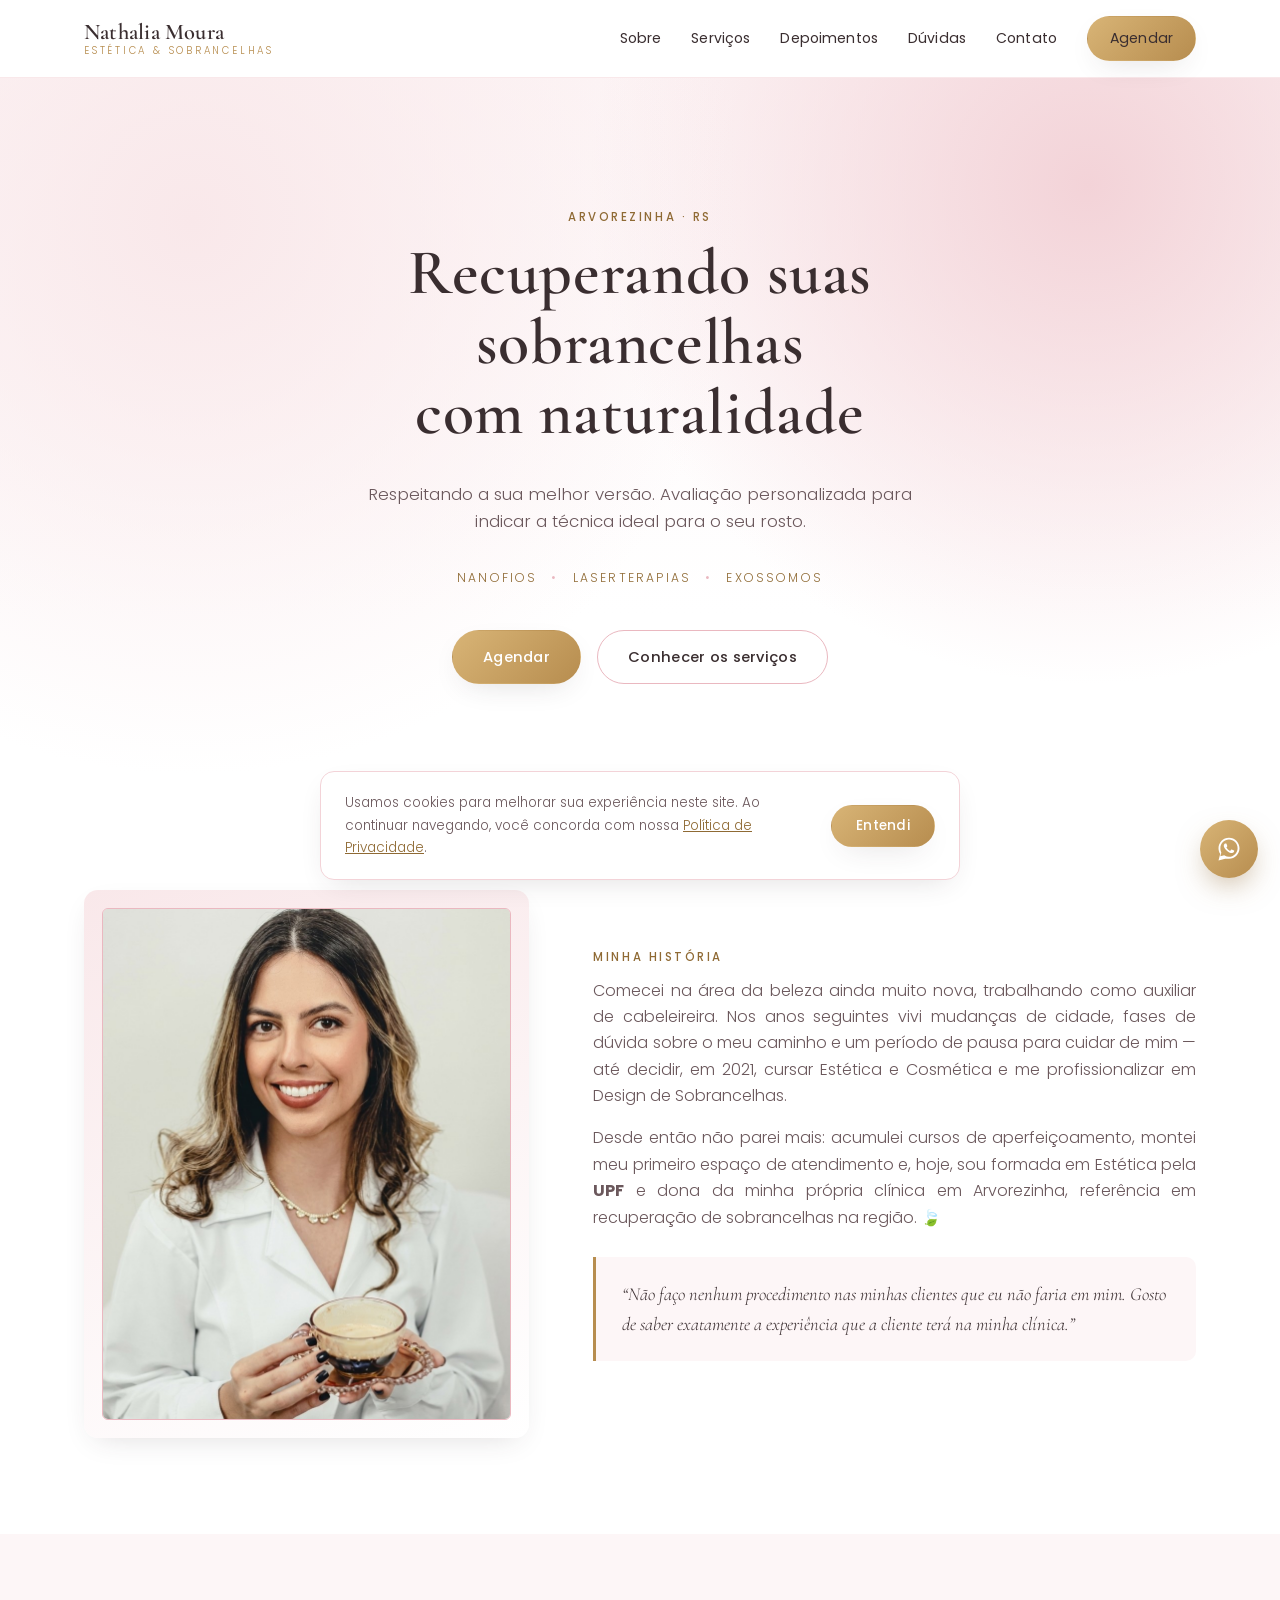
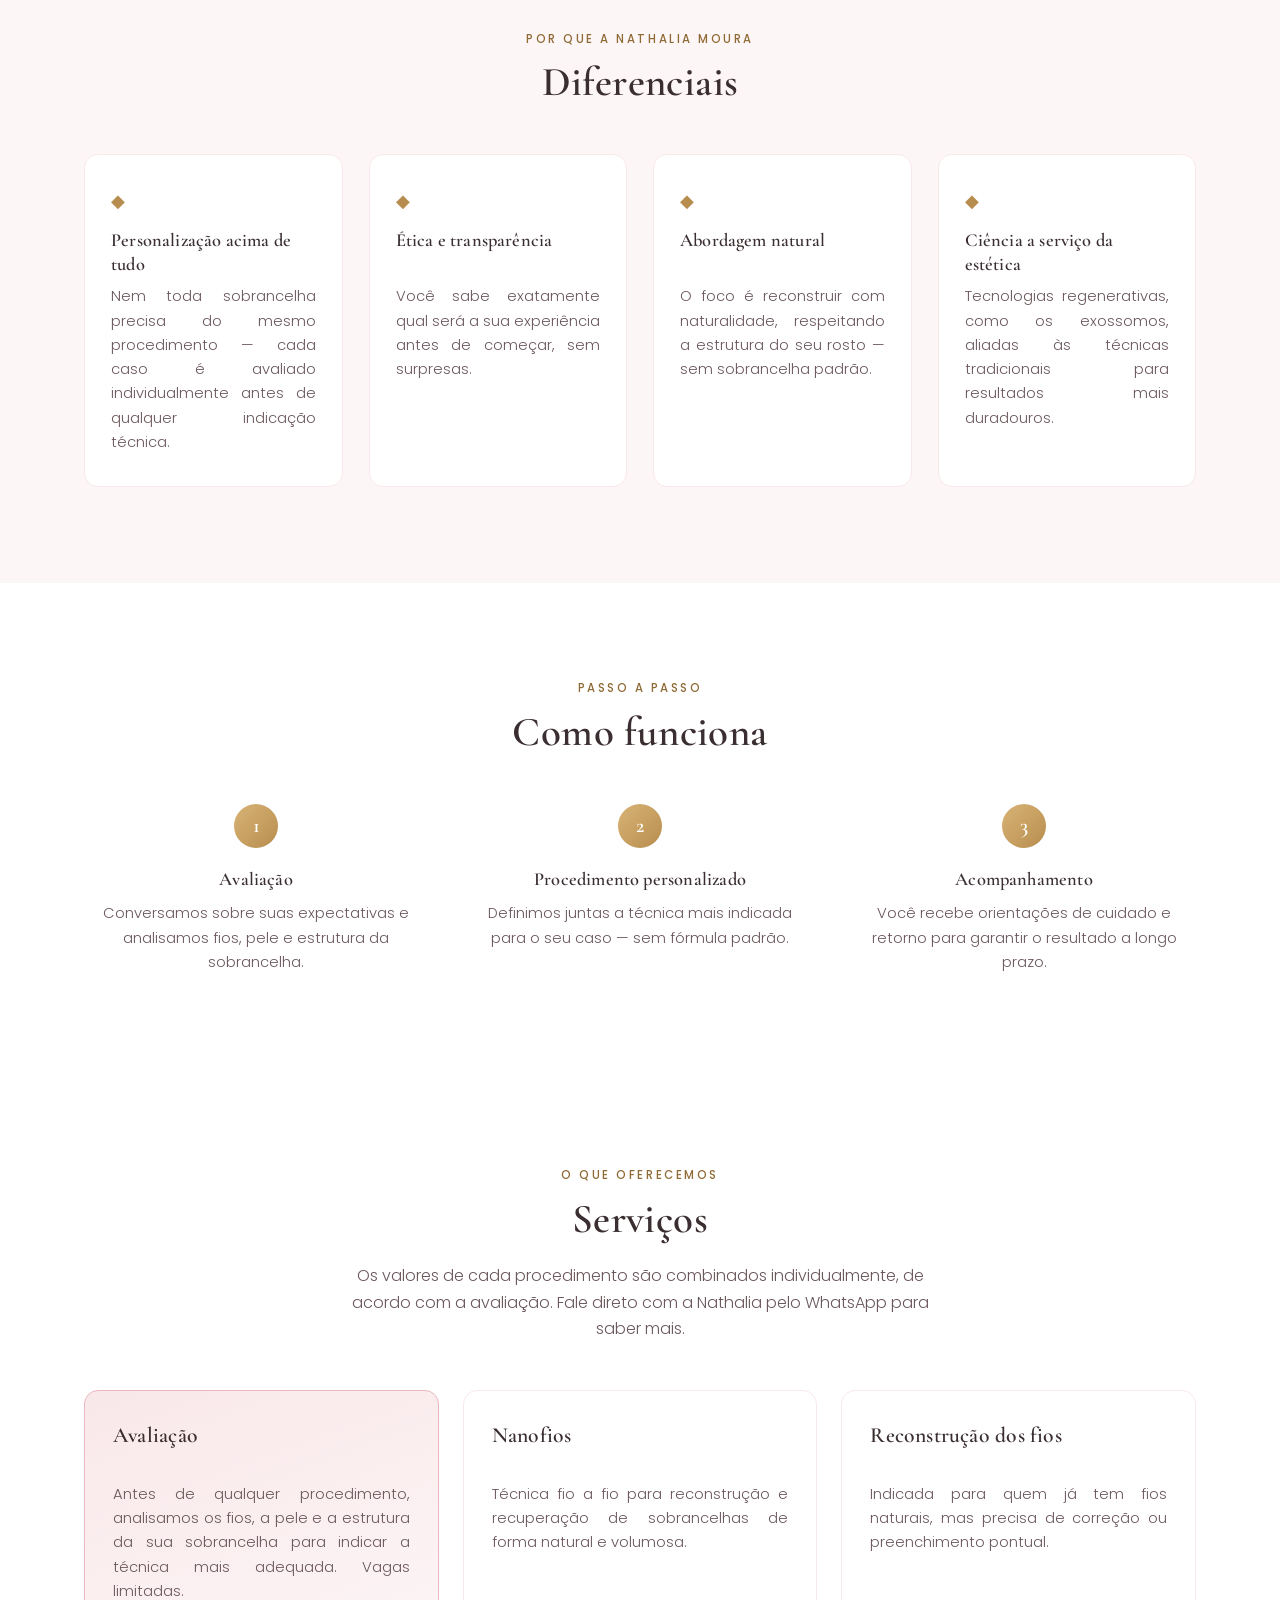
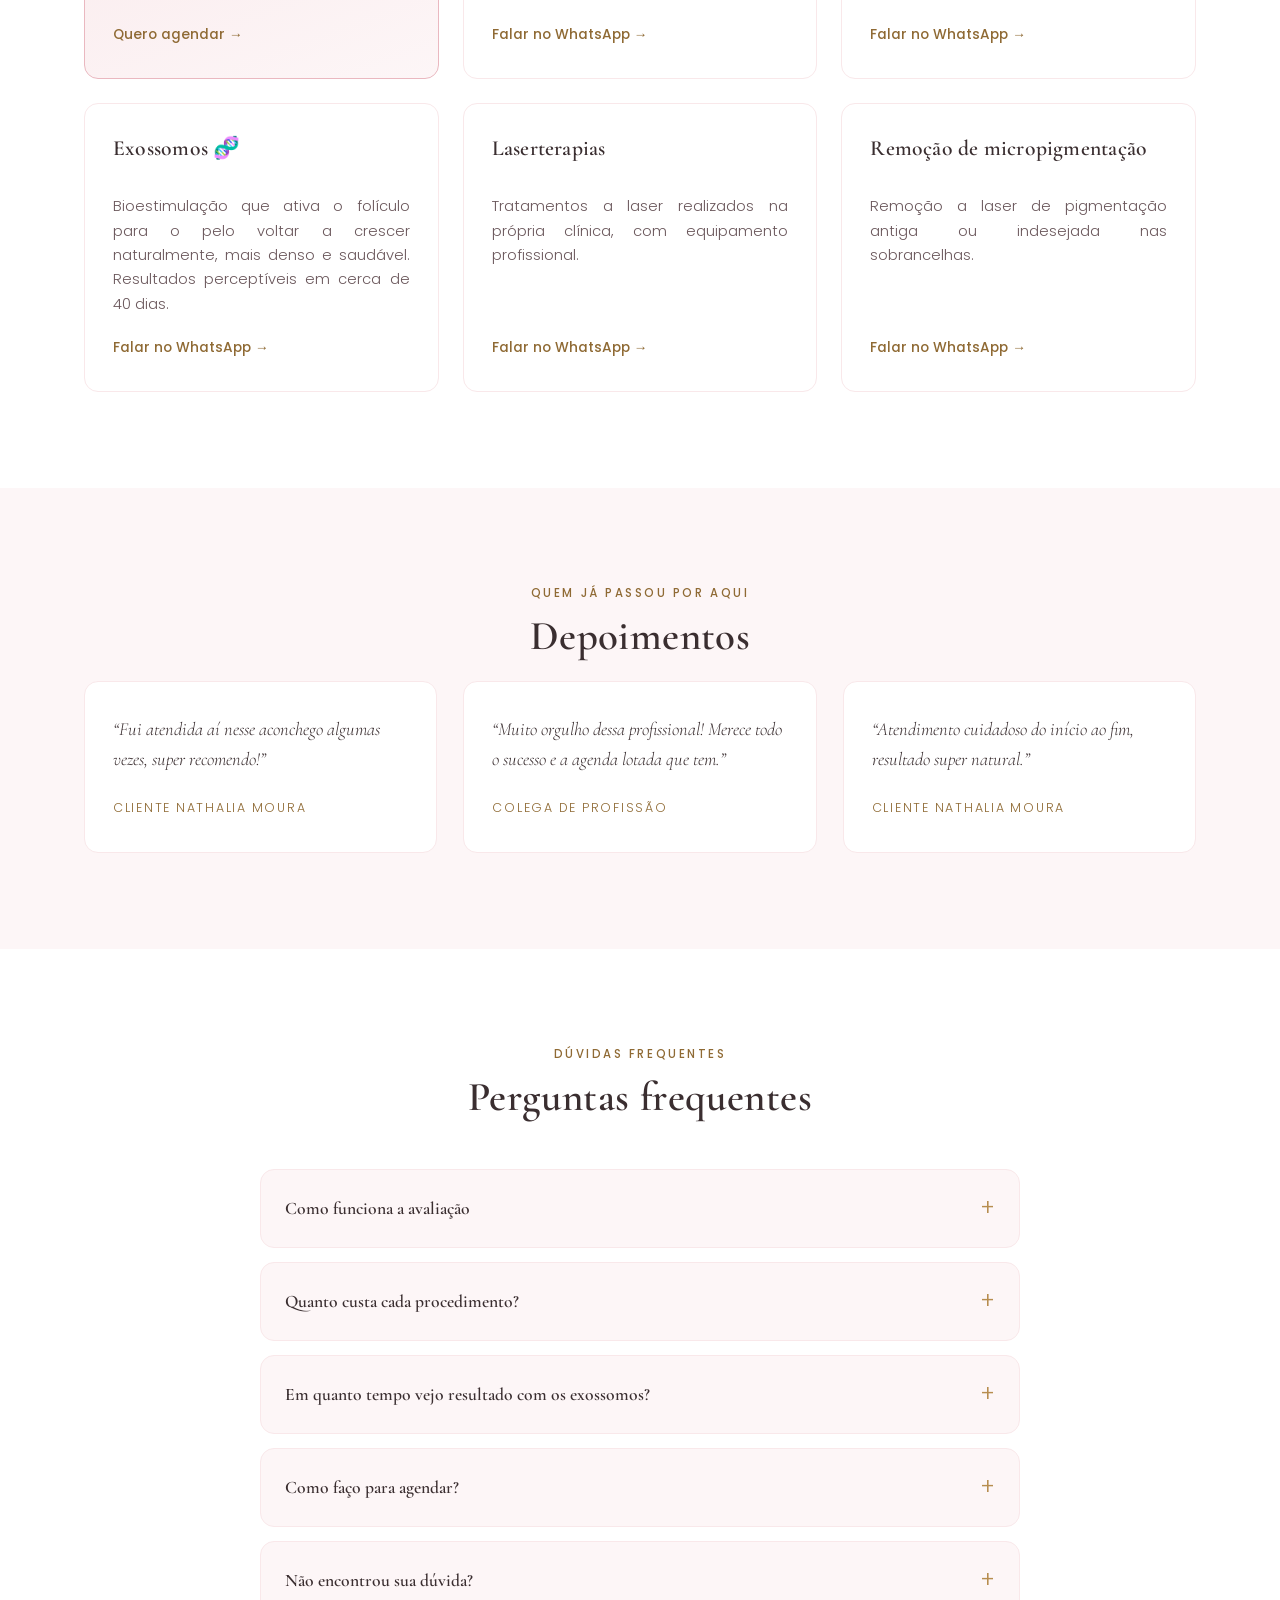
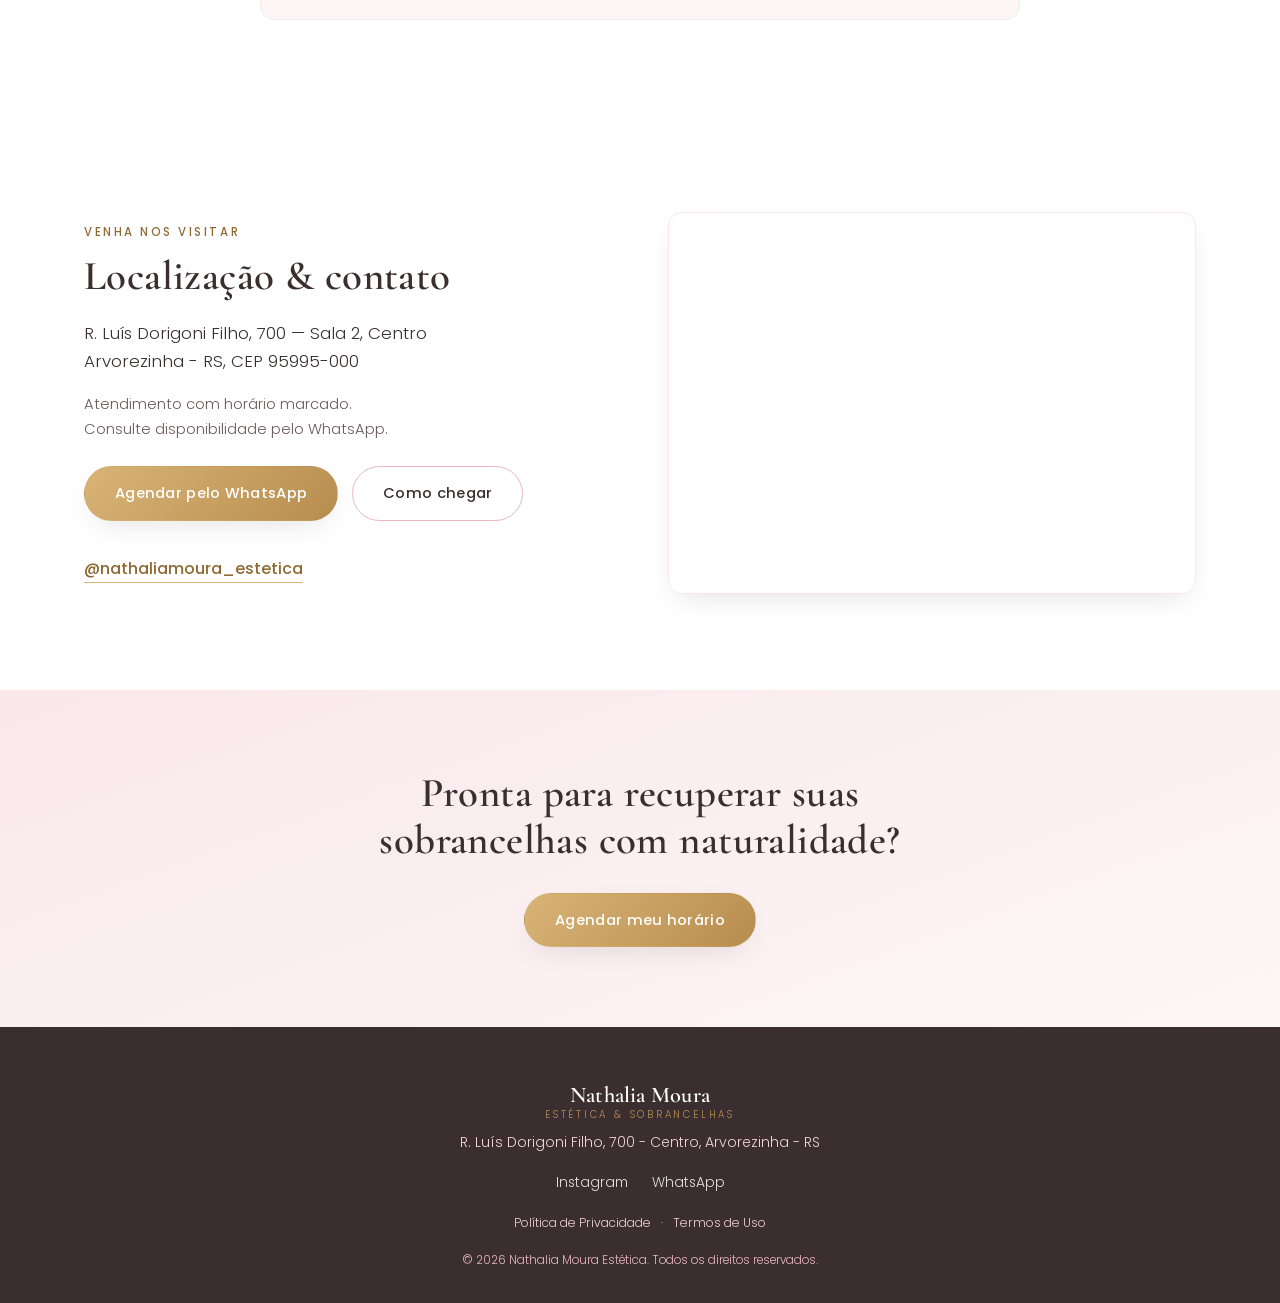
==== index.html @ 90cefd29 "primeiro commit" ====
<!doctype html>
<html lang="pt-BR">
  <head>
    <meta charset="UTF-8" />
    <meta name="viewport" content="width=device-width, initial-scale=1.0" />
    <title>Nathalia Moura | Estética e Sobrancelhas — Arvorezinha/RS</title>
    <meta
      name="description"
      content="Nanofios, exossomos e laserterapia em Arvorezinha/RS. Avaliação gratuita e personalizada com Nathalia Moura. Agende pelo WhatsApp."
    />
    <meta name="theme-color" content="#f3d3d8" />
    <link rel="canonical" href="https://www.nathaliamouraestetica.com.br/" />

    <!-- FAVICON PROVISÓRIO: monograma "NM" gerado por código. -->
    <!-- Troque por um arquivo real (logo dela) quando tiver um pronto. -->
    <link
      rel="icon"
      type="image/svg+xml"
      href="data:image/svg+xml,%3Csvg xmlns='http://www.w3.org/2000/svg' viewBox='0 0 64 64'%3E%3Crect width='64' height='64' rx='16' fill='%23f3d3d8'/%3E%3Ctext x='32' y='43' font-family='Georgia,serif' font-size='28' font-weight='600' fill='%23b78d4f' text-anchor='middle'%3ENM%3C/text%3E%3C/svg%3E"
    />

    <link rel="preconnect" href="https://fonts.googleapis.com" />
    <link rel="preconnect" href="https://fonts.gstatic.com" crossorigin />
    <link
      href="https://fonts.googleapis.com/css2?family=Cormorant+Garamond:wght@400;500;600;700&family=Poppins:wght@300;400;500;600&display=swap"
      rel="stylesheet"
    />
    <link rel="stylesheet" href="css/styles.css" />

    <!-- Dados estruturados (Schema.org) para o Google entender que é um negócio local. -->
    <!-- TODO: ajustar telefone e horário quando definidos (ver checklist.md). -->
    <script type="application/ld+json">
      {
        "@context": "https://schema.org",
        "@type": "BeautySalon",
        "name": "Nathalia Moura Estética e Sobrancelhas",
        "image": "https://www.nathaliamouraestetica.com.br/images/nathalia.jpg",
        "description": "Recuperação de sobrancelhas com nanofios, exossomos e laserterapia em Arvorezinha/RS.",
        "address": {
          "@type": "PostalAddress",
          "streetAddress": "R. Luís Dorigoni Filho, 700 - Sala 2, Centro",
          "addressLocality": "Arvorezinha",
          "addressRegion": "RS",
          "postalCode": "95995-000",
          "addressCountry": "BR"
        },
        "url": "https://www.nathaliamouraestetica.com.br/",
        "sameAs": ["https://www.instagram.com/nathaliamoura_estetica"],
        "priceRange": "$$"
      }
    </script>
  </head>
  <body>
    <!--
  ====== CONFIGURAÇÃO RÁPIDA (ler antes de publicar) ======
  1) Número de WhatsApp: definir em js/main.js -> const WHATSAPP_NUMBER
  2) Fotos reais: substituir os blocos ".ph-*" (placeholders) em css/styles.css
     ou trocar por <img> nas seções indicadas com comentário "FOTO REAL AQUI"
  3) Horário de funcionamento: ajustar no rodapé e na seção de Localização
  Veja checklist.md para a lista completa do que falta configurar.
  ============================================================
-->

    <a href="#topo-conteudo" class="skip-link">Pular para o conteúdo</a>

    <div class="wa-float" id="waFloat" aria-label="Agendar no WhatsApp">
      <svg viewBox="0 0 32 32" width="28" height="28" fill="currentColor">
        <path
          d="M16.001 3C9.373 3 4 8.373 4 15c0 2.386.688 4.62 1.977 6.564L4 29l7.637-1.947A11.93 11.93 0 0 0 16.001 27C22.627 27 28 21.627 28 15S22.627 3 16.001 3zm0 21.818a9.77 9.77 0 0 1-5.038-1.393l-.362-.215-4.531 1.155 1.204-4.415-.236-.373A9.77 9.77 0 0 1 6.182 15c0-5.421 4.398-9.818 9.819-9.818S25.818 9.579 25.818 15 21.422 24.818 16.001 24.818zm5.35-7.35c-.293-.147-1.734-.856-2.003-.954-.269-.098-.465-.147-.66.147-.196.293-.758.954-.929 1.15-.171.196-.342.22-.635.073-.293-.147-1.238-.456-2.358-1.454-.872-.778-1.461-1.739-1.632-2.032-.171-.293-.018-.451.129-.597.132-.132.293-.342.44-.514.147-.171.196-.293.293-.489.098-.196.049-.367-.024-.514-.073-.147-.66-1.59-.904-2.178-.238-.572-.48-.494-.66-.503-.171-.008-.367-.01-.562-.01s-.514.073-.783.367c-.269.293-1.026 1.003-1.026 2.445s1.051 2.837 1.198 3.033c.147.196 2.069 3.16 5.014 4.431.7.302 1.246.483 1.672.618.702.223 1.341.192 1.846.117.563-.084 1.734-.709 1.978-1.393.244-.685.244-1.271.171-1.393-.073-.122-.269-.196-.562-.342z"
        />
      </svg>
    </div>

    <header class="site-header" id="siteHeader">
      <div class="container header-inner">
        <a href="#topo" class="brand">
          <span class="brand-name">Nathalia Moura</span>
          <span class="brand-sub">Estética &amp; Sobrancelhas</span>
        </a>

        <nav class="nav" id="mainNav">
          <a href="#sobre">Sobre</a>
          <a href="#servicos">Serviços</a>
          <a href="#depoimentos">Depoimentos</a>
          <a href="#faq">Dúvidas</a>
          <a href="#localizacao">Contato</a>
          <a href="#" class="btn btn-gold btn-nav js-whatsapp">Agendar</a>
        </nav>

        <button
          class="nav-toggle"
          id="navToggle"
          aria-label="Abrir menu"
          aria-expanded="false"
        >
          <span></span><span></span><span></span>
        </button>
      </div>
    </header>

    <main id="topo">
      <!-- HERO -->
      <section class="hero" id="topo-conteudo">
        <div class="hero-bg"></div>
        <div class="container hero-inner">
          <p class="eyebrow reveal">Arvorezinha · RS</p>
          <h1 class="reveal">
            Recuperando suas sobrancelhas<br />
            com naturalidade
          </h1>
          <p class="hero-lead reveal">
            Respeitando a sua melhor versão. Avaliação personalizada para
            indicar a técnica ideal para o seu rosto.
          </p>

          <div class="hero-pillars reveal">
            <span>Nanofios</span>
            <span class="dot">•</span>
            <span>Laserterapias</span>
            <span class="dot">•</span>
            <span>Exossomos</span>
          </div>

          <div class="hero-actions reveal">
            <a href="#" class="btn btn-gold js-whatsapp">Agendar</a>
            <a href="#servicos" class="btn btn-outline">Conhecer os serviços</a>
          </div>
        </div>
      </section>

      <!-- SOBRE -->
      <section id="sobre" class="section sobre">
        <div class="container sobre-grid">
          <div class="sobre-photo reveal">
            <div class="ph-frame">
              <img
                src="images/nathalia.jpg"
                alt="Nathalia Moura, esteticista e especialista em sobrancelhas"
                class="sobre-img"
              />
            </div>
          </div>

          <div class="sobre-text reveal">
            <p class="eyebrow">Minha história</p>
            <p>
              Comecei na área da beleza ainda muito nova, trabalhando como
              auxiliar de cabeleireira. Nos anos seguintes vivi mudanças de
              cidade, fases de dúvida sobre o meu caminho e um período de pausa
              para cuidar de mim — até decidir, em 2021, cursar Estética e
              Cosmética e me profissionalizar em Design de Sobrancelhas.
            </p>
            <p>
              Desde então não parei mais: acumulei cursos de aperfeiçoamento,
              montei meu primeiro espaço de atendimento e, hoje, sou formada em
              Estética pela <strong>UPF</strong> e dona da minha própria clínica
              em Arvorezinha, referência em recuperação de sobrancelhas na
              região. 🍃
            </p>
            <p class="sobre-quote">
              &ldquo;Não faço nenhum procedimento nas minhas clientes que eu não
              faria em mim. Gosto de saber exatamente a experiência que a
              cliente terá na minha clínica.&rdquo;
            </p>
          </div>
        </div>
      </section>

      <!-- DIFERENCIAIS -->
      <section id="diferenciais" class="section diferenciais">
        <div class="container">
          <p class="eyebrow center">Por que a Nathalia Moura</p>
          <h2 class="center">Diferenciais</h2>

          <div class="cards-grid reveal">
            <div class="card">
              <div class="card-icon">◆</div>
              <h3>Personalização acima de tudo</h3>
              <p>
                Nem toda sobrancelha precisa do mesmo procedimento — cada caso é
                avaliado individualmente antes de qualquer indicação técnica.
              </p>
            </div>
            <div class="card">
              <div class="card-icon">◆</div>
              <h3>Ética e transparência</h3>
              <p>
                Você sabe exatamente qual será a sua experiência antes de
                começar, sem surpresas.
              </p>
            </div>
            <div class="card">
              <div class="card-icon">◆</div>
              <h3>Abordagem natural</h3>
              <p>
                O foco é reconstruir com naturalidade, respeitando a estrutura
                do seu rosto — sem sobrancelha padrão.
              </p>
            </div>
            <div class="card">
              <div class="card-icon">◆</div>
              <h3>Ciência a serviço da estética</h3>
              <p>
                Tecnologias regenerativas, como os exossomos, aliadas às
                técnicas tradicionais para resultados mais duradouros.
              </p>
            </div>
          </div>
        </div>
      </section>

      <!-- COMO FUNCIONA -->
      <section id="como-funciona" class="section como-funciona">
        <div class="container">
          <p class="eyebrow center">Passo a passo</p>
          <h2 class="center">Como funciona</h2>

          <div class="steps-grid reveal">
            <div class="step">
              <span class="step-number">1</span>
              <h3>Avaliação</h3>
              <p>
                Conversamos sobre suas expectativas e analisamos fios, pele e
                estrutura da sobrancelha.
              </p>
            </div>
            <div class="step">
              <span class="step-number">2</span>
              <h3>Procedimento personalizado</h3>
              <p>
                Definimos juntas a técnica mais indicada para o seu caso — sem
                fórmula padrão.
              </p>
            </div>
            <div class="step">
              <span class="step-number">3</span>
              <h3>Acompanhamento</h3>
              <p>
                Você recebe orientações de cuidado e retorno para garantir o
                resultado a longo prazo.
              </p>
            </div>
          </div>
        </div>
      </section>

      <!-- SERVIÇOS -->
      <section id="servicos" class="section servicos">
        <div class="container">
          <p class="eyebrow center">O que oferecemos</p>
          <h2 class="center">Serviços</h2>
          <p class="section-lead center">
            Os valores de cada procedimento são combinados individualmente, de
            acordo com a avaliação. Fale direto com a Nathalia pelo WhatsApp
            para saber mais.
          </p>

          <div class="services-grid reveal">
            <article class="service-card featured">
              <h3>Avaliação</h3>
              <p>
                Antes de qualquer procedimento, analisamos os fios, a pele e a
                estrutura da sua sobrancelha para indicar a técnica mais
                adequada. Vagas limitadas.
              </p>
              <a href="#" class="service-link js-whatsapp">Quero agendar →</a>
            </article>

            <article class="service-card">
              <h3>Nanofios</h3>
              <p>
                Técnica fio a fio para reconstrução e recuperação de
                sobrancelhas de forma natural e volumosa.
              </p>
              <a href="#" class="service-link js-whatsapp"
                >Falar no WhatsApp →</a
              >
            </article>

            <article class="service-card">
              <h3>Reconstrução dos fios</h3>
              <p>
                Indicada para quem já tem fios naturais, mas precisa de correção
                ou preenchimento pontual.
              </p>
              <a href="#" class="service-link js-whatsapp"
                >Falar no WhatsApp →</a
              >
            </article>

            <article class="service-card">
              <h3>Exossomos 🧬</h3>
              <p>
                Bioestimulação que ativa o folículo para o pelo voltar a crescer
                naturalmente, mais denso e saudável. Resultados perceptíveis em
                cerca de 40 dias.
              </p>
              <a href="#" class="service-link js-whatsapp"
                >Falar no WhatsApp →</a
              >
            </article>

            <article class="service-card">
              <h3>Laserterapias</h3>
              <p>
                Tratamentos a laser realizados na própria clínica, com
                equipamento profissional.
              </p>
              <a href="#" class="service-link js-whatsapp"
                >Falar no WhatsApp →</a
              >
            </article>

            <article class="service-card">
              <h3>Remoção de micropigmentação</h3>
              <p>
                Remoção a laser de pigmentação antiga ou indesejada nas
                sobrancelhas.
              </p>
              <a href="#" class="service-link js-whatsapp"
                >Falar no WhatsApp →</a
              >
            </article>
          </div>
        </div>
      </section>

      <!-- DEPOIMENTOS -->
      <section id="depoimentos" class="section depoimentos">
        <div class="container">
          <p class="eyebrow center">Quem já passou por aqui</p>
          <h2 class="center">Depoimentos</h2>

          <div class="testimonials-grid reveal">
            <blockquote class="testimonial">
              <p>
                &ldquo;Fui atendida aí nesse aconchego algumas vezes, super
                recomendo!&rdquo;
              </p>
              <cite>Cliente Nathalia Moura</cite>
            </blockquote>
            <blockquote class="testimonial">
              <p>
                &ldquo;Muito orgulho dessa profissional! Merece todo o sucesso e
                a agenda lotada que tem.&rdquo;
              </p>
              <cite>Colega de profissão</cite>
            </blockquote>
            <blockquote class="testimonial">
              <p>
                &ldquo;Atendimento cuidadoso do início ao fim, resultado super
                natural.&rdquo;
              </p>
              <cite>Cliente Nathalia Moura</cite>
            </blockquote>
          </div>
        </div>
      </section>

      <!-- FAQ -->
      <section id="faq" class="section faq">
        <div class="container">
          <p class="eyebrow center">Dúvidas frequentes</p>
          <h2 class="center">Perguntas frequentes</h2>

          <div class="faq-list reveal">
            <details class="faq-item">
              <summary>Como funciona a avaliação</summary>
              <p>
                Analisamos seus fios, sua pele e a estrutura da sua sobrancelha
                para indicar a técnica mais adequada ao seu caso. As vagas são
                limitadas, então recomendamos agendar com antecedência pelo
                WhatsApp.
              </p>
            </details>
            <details class="faq-item">
              <summary>Quanto custa cada procedimento?</summary>
              <p>
                Os valores são combinados individualmente após a avaliação, já
                que cada procedimento é personalizado. Fale direto comigo pelo
                WhatsApp para saber mais.
              </p>
            </details>
            <details class="faq-item">
              <summary>
                Em quanto tempo vejo resultado com os exossomos?
              </summary>
              <p>
                Os primeiros resultados costumam ser perceptíveis em cerca de 40
                dias, com os fios voltando a crescer de forma mais densa e
                saudável.
              </p>
            </details>
            <details class="faq-item">
              <summary>Como faço para agendar?</summary>
              <p>
                É simples: clique em qualquer botão "Agendar" do site ou chame
                diretamente no WhatsApp. Vou te passar os próximos horários
                disponíveis para a avaliação.
              </p>
            </details>
            <details class="faq-item">
              <summary>Não encontrou sua dúvida?</summary>
              <p>
                Me chame no WhatsApp que respondo pessoalmente — sem
                compromisso.
              </p>
            </details>
          </div>
        </div>
      </section>

      <!-- LOCALIZAÇÃO -->
      <section id="localizacao" class="section localizacao">
        <div class="container loc-grid">
          <div class="loc-text reveal">
            <p class="eyebrow">Venha nos visitar</p>
            <h2>Localização &amp; contato</h2>
            <p class="loc-address">
              R. Luís Dorigoni Filho, 700 — Sala 2, Centro<br />
              Arvorezinha - RS, CEP 95995-000
            </p>
            <p class="loc-hours">
              Atendimento com horário marcado.<br />Consulte disponibilidade
              pelo WhatsApp.
            </p>

            <div class="loc-actions">
              <a href="#" class="btn btn-gold js-whatsapp"
                >Agendar pelo WhatsApp</a
              >
              <a
                href="https://www.google.com/maps/search/?api=1&query=R.+Lu%C3%ADs+Dorigoni+Filho%2C+700+-+Centro%2C+Arvorezinha+-+RS%2C+95995-000"
                target="_blank"
                rel="noopener"
                class="btn btn-outline"
                >Como chegar</a
              >
            </div>

            <a
              href="https://www.instagram.com/nathaliamoura_estetica"
              target="_blank"
              rel="noopener"
              class="loc-instagram"
            >
              @nathaliamoura_estetica
            </a>
          </div>

          <div class="loc-map reveal">
            <iframe
              title="Mapa - Nathalia Moura Estética"
              src="https://www.google.com/maps?q=R.+Lu%C3%ADs+Dorigoni+Filho%2C+700+-+Centro%2C+Arvorezinha+-+RS%2C+95995-000&output=embed"
              loading="lazy"
              referrerpolicy="no-referrer-when-downgrade"
            >
            </iframe>
          </div>
        </div>
      </section>

      <!-- CTA FINAL -->
      <section class="final-cta">
        <div class="container">
          <h2>Pronta para recuperar suas sobrancelhas com naturalidade?</h2>
          <a href="#" class="btn btn-gold js-whatsapp">Agendar meu horário</a>
        </div>
      </section>
    </main>

    <footer class="site-footer">
      <div class="container footer-inner">
        <div class="brand footer-brand">
          <span class="brand-name">Nathalia Moura</span>
          <span class="brand-sub">Estética &amp; Sobrancelhas</span>
        </div>
        <p class="footer-address">
          R. Luís Dorigoni Filho, 700 - Centro, Arvorezinha - RS
        </p>
        <div class="footer-links">
          <a
            href="https://www.instagram.com/nathaliamoura_estetica"
            target="_blank"
            rel="noopener"
            >Instagram</a
          >
          <a href="#" class="js-whatsapp">WhatsApp</a>
        </div>
        <div class="footer-legal">
          <a href="privacidade.html">Política de Privacidade</a>
          <span aria-hidden="true">·</span>
          <a href="termos.html">Termos de Uso</a>
        </div>
        <p class="footer-copy">
          © <span id="year"></span> Nathalia Moura Estética. Todos os direitos
          reservados.
        </p>
      </div>
    </footer>

    <div
      class="cookie-banner"
      id="cookieBanner"
      role="dialog"
      aria-live="polite"
      aria-label="Aviso de cookies"
    >
      <p>
        Usamos cookies para melhorar sua experiência neste site. Ao continuar
        navegando, você concorda com nossa
        <a href="privacidade.html">Política de Privacidade</a>.
      </p>
      <button type="button" class="btn btn-gold btn-cookie" id="cookieAccept">
        Entendi
      </button>
    </div>

    <script src="js/main.js"></script>
  </body>
</html>
---- css/styles.css ----
/* ==========================================================================
   Nathalia Moura — Estética & Sobrancelhas
   Paleta: rosa / branco / dourado, inspirada na fachada da clínica
   ========================================================================== */

:root {
  --blush-50:  #fdf6f7;
  --blush-100: #f9e8ea;
  --blush-200: #f3d3d8;
  --blush-300: #eab8c0;
  --blush-600: #c98a97;
  --ink:       #3a2e30;
  --ink-soft:  #6b585c;
  --white:     #ffffff;
  --gold:      #b78d4f;
  --gold-light:#d8b476;
  --gold-dark: #8f6a34;

  --font-display: 'Cormorant Garamond', Georgia, serif;
  --font-body: 'Poppins', -apple-system, BlinkMacSystemFont, 'Segoe UI', sans-serif;

  --max-width: 1160px;
  --radius: 14px;
  --shadow-soft: 0 10px 30px -12px rgba(58, 46, 48, 0.18);
}

* { box-sizing: border-box; }
html { scroll-behavior: smooth; }

body {
  margin: 0;
  font-family: var(--font-body);
  color: var(--ink);
  background: var(--white);
  font-weight: 300;
  line-height: 1.65;
  -webkit-font-smoothing: antialiased;
  overflow-x: hidden;
}

h1, h2, h3, .brand-name {
  font-family: var(--font-display);
  font-weight: 600;
  color: var(--ink);
  margin: 0 0 .5em;
  letter-spacing: .01em;
}

h1 { font-size: clamp(2.4rem, 5vw, 4rem); line-height: 1.1; }
h2 { font-size: clamp(1.9rem, 3.2vw, 2.8rem); line-height: 1.15; }
h3 { font-size: 1.35rem; margin-bottom: .4em; }

p { margin: 0 0 1em; color: var(--ink-soft); }

.container {
  max-width: var(--max-width);
  margin: 0 auto;
  padding: 0 24px;
}

.eyebrow {
  display: block;
  font-family: var(--font-body);
  text-transform: uppercase;
  letter-spacing: .22em;
  font-size: .72rem;
  font-weight: 500;
  color: var(--gold-dark);
  margin-bottom: .9em;
}
.eyebrow.center { text-align: center; }
.center { text-align: center; margin-left: auto; margin-right: auto; }

.section { padding: 96px 0; }
.section-lead {
  max-width: 620px;
  margin-left: auto;
  margin-right: auto;
  margin-bottom: 3rem;
}

/* Buttons ---------------------------------------------------------------- */
.btn {
  display: inline-flex;
  align-items: center;
  justify-content: center;
  gap: .5em;
  padding: 14px 30px;
  border-radius: 999px;
  font-family: var(--font-body);
  font-size: .92rem;
  font-weight: 500;
  letter-spacing: .02em;
  text-decoration: none;
  cursor: pointer;
  border: 1px solid transparent;
  transition: transform .25s ease, box-shadow .25s ease, background .25s ease, color .25s ease;
}
.btn-gold {
  background: linear-gradient(135deg, var(--gold-light), var(--gold));
  color: var(--white);
  box-shadow: var(--shadow-soft);
}
.btn-gold:hover { transform: translateY(-2px); box-shadow: 0 14px 34px -12px rgba(143, 106, 52, .5); }
.btn-outline {
  background: transparent;
  color: var(--ink);
  border-color: var(--blush-300);
}
.btn-outline:hover { background: var(--blush-50); border-color: var(--gold-light); }
.btn-nav { padding: 10px 22px; font-size: .82rem; }

/* Acessibilidade ------------------------------------------------------------------ */
.skip-link {
  position: absolute;
  top: -60px;
  left: 16px;
  z-index: 1000;
  background: var(--ink);
  color: var(--white);
  padding: 12px 20px;
  border-radius: 8px;
  text-decoration: none;
  font-size: .85rem;
  transition: top .2s ease;
}
.skip-link:focus { top: 16px; }

/* Header ------------------------------------------------------------------ */
.site-header {
  position: sticky;
  top: 0;
  z-index: 100;
  background: rgba(255,255,255,.85);
  backdrop-filter: blur(10px);
  border-bottom: 1px solid var(--blush-100);
}
.header-inner {
  display: flex;
  align-items: center;
  justify-content: space-between;
  padding-top: 16px;
  padding-bottom: 16px;
}
.brand { text-decoration: none; display: flex; flex-direction: column; line-height: 1.1; }
.brand-name { font-size: 1.4rem; margin: 0; }
.brand-sub {
  font-family: var(--font-body);
  font-size: .62rem;
  letter-spacing: .28em;
  text-transform: uppercase;
  color: var(--gold);
  margin-top: 2px;
}

.nav { display: flex; align-items: center; gap: 30px; }
.nav a {
  text-decoration: none;
  color: var(--ink);
  font-size: .88rem;
  font-weight: 400;
  letter-spacing: .01em;
  position: relative;
}
.nav a:not(.btn)::after {
  content: '';
  position: absolute;
  left: 0; bottom: -6px;
  width: 0; height: 1px;
  background: var(--gold);
  transition: width .25s ease;
}
.nav a:not(.btn):hover::after { width: 100%; }

.nav-toggle {
  display: none;
  flex-direction: column;
  justify-content: center;
  gap: 5px;
  width: 40px; height: 40px;
  background: none; border: none; cursor: pointer;
}
.nav-toggle span {
  display: block; height: 2px; width: 22px;
  background: var(--ink); margin: 0 auto;
  transition: transform .25s ease, opacity .25s ease;
}

/* Hero ---------------------------------------------------------------- */
.hero {
  position: relative;
  padding: 130px 0 110px;
  overflow: hidden;
  text-align: center;
}
.hero-bg {
  position: absolute; inset: 0;
  background:
    radial-gradient(circle at 15% 20%, var(--blush-100) 0%, transparent 45%),
    radial-gradient(circle at 85% 15%, var(--blush-200) 0%, transparent 40%),
    linear-gradient(180deg, var(--blush-50) 0%, var(--white) 75%);
  z-index: -1;
}
.hero-inner { max-width: 780px; margin: 0 auto; }
.hero-lead { max-width: 560px; margin: 0 auto 2rem; font-size: 1.05rem; }

.hero-pillars {
  display: flex;
  flex-wrap: wrap;
  align-items: center;
  justify-content: center;
  gap: 10px 14px;
  text-transform: uppercase;
  letter-spacing: .18em;
  font-size: .76rem;
  color: var(--gold-dark);
  margin-bottom: 2.6rem;
}
.hero-pillars .dot { color: var(--blush-300); }

.hero-actions { display: flex; gap: 16px; justify-content: center; flex-wrap: wrap; }

/* Sobre ---------------------------------------------------------------- */
.sobre-grid {
  display: grid;
  grid-template-columns: .85fr 1.15fr;
  gap: 64px;
  align-items: center;
}
.ph-frame {
  position: relative;
  border-radius: var(--radius);
  padding: 18px;
  background: linear-gradient(160deg, var(--blush-100), var(--white));
  box-shadow: var(--shadow-soft);
}
.ph-block {
  aspect-ratio: 4 / 5;
  border-radius: calc(var(--radius) - 8px);
  background:
    linear-gradient(160deg, var(--blush-200), var(--blush-50) 60%),
    repeating-linear-gradient(135deg, rgba(183,141,79,.06) 0 2px, transparent 2px 14px);
  border: 1px solid var(--blush-300);
}
.sobre-img {
  display: block;
  width: 100%;
  aspect-ratio: 4 / 5;
  object-fit: cover;
  object-position: top center;
  border-radius: calc(var(--radius) - 8px);
  border: 1px solid var(--blush-300);
}
.sobre-text p:not(.eyebrow):not(.sobre-quote) {
  text-align: justify;
  text-justify: inter-word;
  hyphens: auto;
}
.sobre-quote {
  margin-top: 1.6rem;
  padding: 22px 26px;
  border-left: 3px solid var(--gold);
  background: var(--blush-50);
  border-radius: 0 10px 10px 0;
  font-family: var(--font-display);
  font-size: 1.15rem;
  font-style: italic;
  color: var(--ink);
}

/* Diferenciais ---------------------------------------------------------------- */
.diferenciais { background: var(--blush-50); }
.cards-grid {
  margin-top: 3rem;
  display: grid;
  grid-template-columns: repeat(4, 1fr);
  gap: 26px;
}
.card {
  display: flex;
  flex-direction: column;
  background: var(--white);
  border: 1px solid var(--blush-100);
  border-radius: var(--radius);
  padding: 32px 26px;
  text-align: left;
  transition: transform .25s ease, box-shadow .25s ease;
}
.card:hover { transform: translateY(-4px); box-shadow: var(--shadow-soft); }
.card-icon { color: var(--gold); font-size: 1.1rem; margin-bottom: .8rem; }
.card h3 {
  font-size: 1.15rem;
  line-height: 1.3;
  min-height: 2.6em;
  display: flex;
  align-items: flex-start;
}
.card p {
  font-size: .92rem;
  margin-bottom: 0;
  text-align: justify;
  text-justify: inter-word;
  -webkit-hyphens: auto;
  -ms-hyphens: auto;
  hyphens: auto;
}

/* Como Funciona ---------------------------------------------------------------- */
.steps-grid {
  margin-top: 3rem;
  display: grid;
  grid-template-columns: repeat(3, 1fr);
  gap: 40px;
}
.step { text-align: center; padding: 0 12px; }
.step-number {
  display: inline-flex;
  align-items: center;
  justify-content: center;
  width: 44px;
  height: 44px;
  border-radius: 50%;
  background: linear-gradient(135deg, var(--gold-light), var(--gold));
  color: var(--white);
  font-family: var(--font-display);
  font-size: 1.3rem;
  font-weight: 600;
  margin-bottom: 1rem;
}
.step h3 { font-size: 1.15rem; }
.step p { font-size: .92rem; margin-bottom: 0; }

/* Serviços ---------------------------------------------------------------- */
.services-grid {
  display: grid;
  grid-template-columns: repeat(3, 1fr);
  gap: 24px;
}
.service-card {
  display: flex;
  flex-direction: column;
  border: 1px solid var(--blush-100);
  border-radius: var(--radius);
  padding: 30px 28px;
  background: var(--white);
  transition: transform .25s ease, box-shadow .25s ease, border-color .25s ease;
}
.service-card:hover { transform: translateY(-4px); box-shadow: var(--shadow-soft); border-color: var(--blush-300); }
.service-card.featured {
  background: linear-gradient(160deg, var(--blush-100), var(--blush-50));
  border-color: var(--blush-300);
}
.service-card h3 {
  line-height: 1.3;
  min-height: 2.4em;
  display: flex;
  align-items: flex-start;
}
.service-card p {
  font-size: .92rem;
  text-align: justify;
  text-justify: inter-word;
  -webkit-hyphens: auto;
  -ms-hyphens: auto;
  hyphens: auto;
}
.service-link {
  display: inline-block;
  align-self: flex-start;
  margin-top: auto;
  padding-top: .4rem;
  color: var(--gold-dark);
  text-decoration: none;
  font-size: .86rem;
  font-weight: 500;
  border-bottom: 1px solid transparent;
  transition: border-color .2s ease;
}
.service-link:hover { border-color: var(--gold-dark); }

/* Depoimentos ---------------------------------------------------------------- */
.depoimentos { background: var(--blush-50); }
.testimonials-grid {
  display: grid;
  grid-template-columns: repeat(3, 1fr);
  gap: 26px;
}
.testimonial {
  margin: 0;
  background: var(--white);
  border-radius: var(--radius);
  padding: 32px 28px;
  border: 1px solid var(--blush-100);
}
.testimonial p {
  font-family: var(--font-display);
  font-size: 1.15rem;
  font-style: italic;
  color: var(--ink);
  margin-bottom: 1.2rem;
}
.testimonial cite {
  font-style: normal;
  font-size: .78rem;
  text-transform: uppercase;
  letter-spacing: .14em;
  color: var(--gold-dark);
}

/* FAQ ---------------------------------------------------------------- */
.faq-list {
  max-width: 760px;
  margin: 3rem auto 0;
  display: flex;
  flex-direction: column;
  gap: 14px;
}
.faq-item {
  background: var(--blush-50);
  border: 1px solid var(--blush-100);
  border-radius: var(--radius);
  padding: 20px 24px;
}
.faq-item summary {
  cursor: pointer;
  font-family: var(--font-display);
  font-size: 1.1rem;
  font-weight: 600;
  color: var(--ink);
  list-style: none;
  display: flex;
  align-items: center;
  justify-content: space-between;
  gap: 12px;
}
.faq-item summary::-webkit-details-marker { display: none; }
.faq-item summary::after {
  content: '+';
  flex-shrink: 0;
  font-family: var(--font-body);
  font-size: 1.4rem;
  font-weight: 300;
  color: var(--gold);
  transition: transform .2s ease;
}
.faq-item[open] summary::after { transform: rotate(45deg); }
.faq-item p {
  margin: .9rem 0 0;
  font-size: .94rem;
}

/* Localização ---------------------------------------------------------------- */
.loc-grid {
  display: grid;
  grid-template-columns: 1fr 1fr;
  gap: 56px;
  align-items: center;
}
.loc-address { font-size: 1.05rem; color: var(--ink); }
.loc-hours { font-size: .92rem; }
.loc-actions { display: flex; gap: 14px; flex-wrap: wrap; margin: 1.6rem 0; }
.loc-instagram {
  display: inline-block;
  margin-top: .6rem;
  color: var(--gold-dark);
  text-decoration: none;
  font-weight: 500;
  border-bottom: 1px solid var(--gold-light);
}
.loc-map {
  border-radius: var(--radius);
  overflow: hidden;
  box-shadow: var(--shadow-soft);
  border: 1px solid var(--blush-100);
}
.loc-map iframe { width: 100%; height: 380px; border: 0; display: block; }

/* CTA final ---------------------------------------------------------------- */
.final-cta {
  padding: 80px 0;
  text-align: center;
  background: linear-gradient(160deg, var(--blush-100), var(--blush-50));
}
.final-cta h2 { max-width: 620px; margin: 0 auto 1.8rem; }

/* Footer ---------------------------------------------------------------- */
.site-footer {
  background: var(--ink);
  color: var(--blush-100);
  padding: 56px 0 32px;
  text-align: center;
}
.footer-inner .brand-name { color: var(--white); }
.footer-brand { align-items: center; margin-bottom: 10px; }
.footer-address { font-size: .88rem; color: var(--blush-200); }
.footer-links { display: flex; gap: 24px; justify-content: center; margin: 18px 0; }
.footer-links a { color: var(--white); text-decoration: none; font-size: .86rem; opacity: .85; }
.footer-links a:hover { opacity: 1; color: var(--gold-light); }
.footer-legal {
  display: flex;
  gap: 10px;
  justify-content: center;
  align-items: center;
  margin-bottom: 18px;
  font-size: .76rem;
  color: var(--blush-300);
}
.footer-legal a { color: var(--blush-200); text-decoration: none; }
.footer-legal a:hover { color: var(--gold-light); }
.footer-copy { font-size: .74rem; color: var(--blush-300); margin: 0; }

/* Aviso de cookies ---------------------------------------------------------------- */
.cookie-banner {
  position: fixed;
  left: 20px;
  right: 20px;
  bottom: 20px;
  z-index: 300;
  max-width: 640px;
  margin: 0 auto;
  display: none;
  align-items: center;
  gap: 20px;
  flex-wrap: wrap;
  justify-content: space-between;
  background: var(--white);
  border: 1px solid var(--blush-200);
  border-radius: var(--radius);
  box-shadow: var(--shadow-soft);
  padding: 20px 24px;
}
.cookie-banner.is-visible { display: flex; }
.cookie-banner p { margin: 0; font-size: .84rem; flex: 1 1 320px; }
.cookie-banner a { color: var(--gold-dark); }
.btn-cookie { flex-shrink: 0; padding: 10px 24px; font-size: .84rem; }

/* WhatsApp floating button ------------------------------------------------ */
.wa-float {
  position: fixed;
  right: 22px; bottom: 22px;
  width: 58px; height: 58px;
  border-radius: 50%;
  background: linear-gradient(135deg, var(--gold-light), var(--gold));
  color: var(--white);
  display: flex; align-items: center; justify-content: center;
  box-shadow: 0 12px 30px -8px rgba(143,106,52,.55);
  cursor: pointer;
  z-index: 200;
  animation: wa-pulse 2.6s ease-in-out infinite;
}
@keyframes wa-pulse {
  0%, 100% { box-shadow: 0 12px 30px -8px rgba(143,106,52,.55); }
  50% { box-shadow: 0 12px 34px -6px rgba(143,106,52,.8); }
}

/* Reveal-on-scroll ---------------------------------------------------------------- */
.reveal { opacity: 0; transform: translateY(18px); transition: opacity .7s ease, transform .7s ease; }
.reveal.is-visible { opacity: 1; transform: translateY(0); }

/* Responsive ---------------------------------------------------------------- */
@media (max-width: 900px) {
  .cards-grid { grid-template-columns: repeat(2, 1fr); }
  .services-grid { grid-template-columns: repeat(2, 1fr); }
  .testimonials-grid { grid-template-columns: 1fr; }
  .sobre-grid { grid-template-columns: 1fr; }
  .loc-grid { grid-template-columns: 1fr; }
  .steps-grid { grid-template-columns: 1fr; gap: 32px; }
}

@media (max-width: 760px) {
  .nav {
    position: absolute;
    top: 100%; left: 0; right: 0;
    background: var(--white);
    flex-direction: column;
    align-items: flex-start;
    gap: 0;
    border-bottom: 1px solid var(--blush-100);
    box-shadow: var(--shadow-soft);
    max-height: 0;
    overflow: hidden;
    transition: max-height .3s ease;
  }
  .nav.is-open { max-height: 560px; }
  .nav a { width: 100%; padding: 16px 24px; border-top: 1px solid var(--blush-50); }
  .nav a.btn { margin: 16px 24px; width: calc(100% - 48px); }
  .nav-toggle { display: flex; }

  .cards-grid, .services-grid { grid-template-columns: 1fr; }
  .section { padding: 72px 0; }
  .hero { padding: 100px 0 80px; }
  .hero-pillars { letter-spacing: .1em; font-size: .7rem; }
  .cookie-banner { left: 12px; right: 12px; bottom: 90px; padding: 18px; }
}

/* Nav simples (páginas legais / 404, sem hambúrguer) ---------------------------------------------------------------- */
.nav-static {
  position: static;
  max-height: none;
  overflow: visible;
  box-shadow: none;
  border-bottom: none;
  background: transparent;
  flex-direction: row;
}
.nav-static a { width: auto; padding: 0; border-top: none; }

/* Páginas legais (Privacidade / Termos) ---------------------------------------------------------------- */
.legal-page { padding: 72px 0 96px; }
.legal-content { max-width: 720px; margin: 0 auto; }
.legal-content h1 { font-size: clamp(2rem, 4vw, 2.8rem); margin-bottom: .8rem; }
.legal-content h2 {
  font-size: 1.4rem;
  margin-top: 2.2rem;
}
.legal-content p, .legal-content li { color: var(--ink-soft); font-size: .98rem; }
.legal-content ul { padding-left: 1.3rem; }
.legal-content a { color: var(--gold-dark); }

/* Página 404 ---------------------------------------------------------------- */
.not-found { padding: 120px 0; }
.not-found-inner { max-width: 640px; margin: 0 auto; text-align: center; }
.not-found h1 { font-size: clamp(1.8rem, 3.6vw, 2.4rem); }
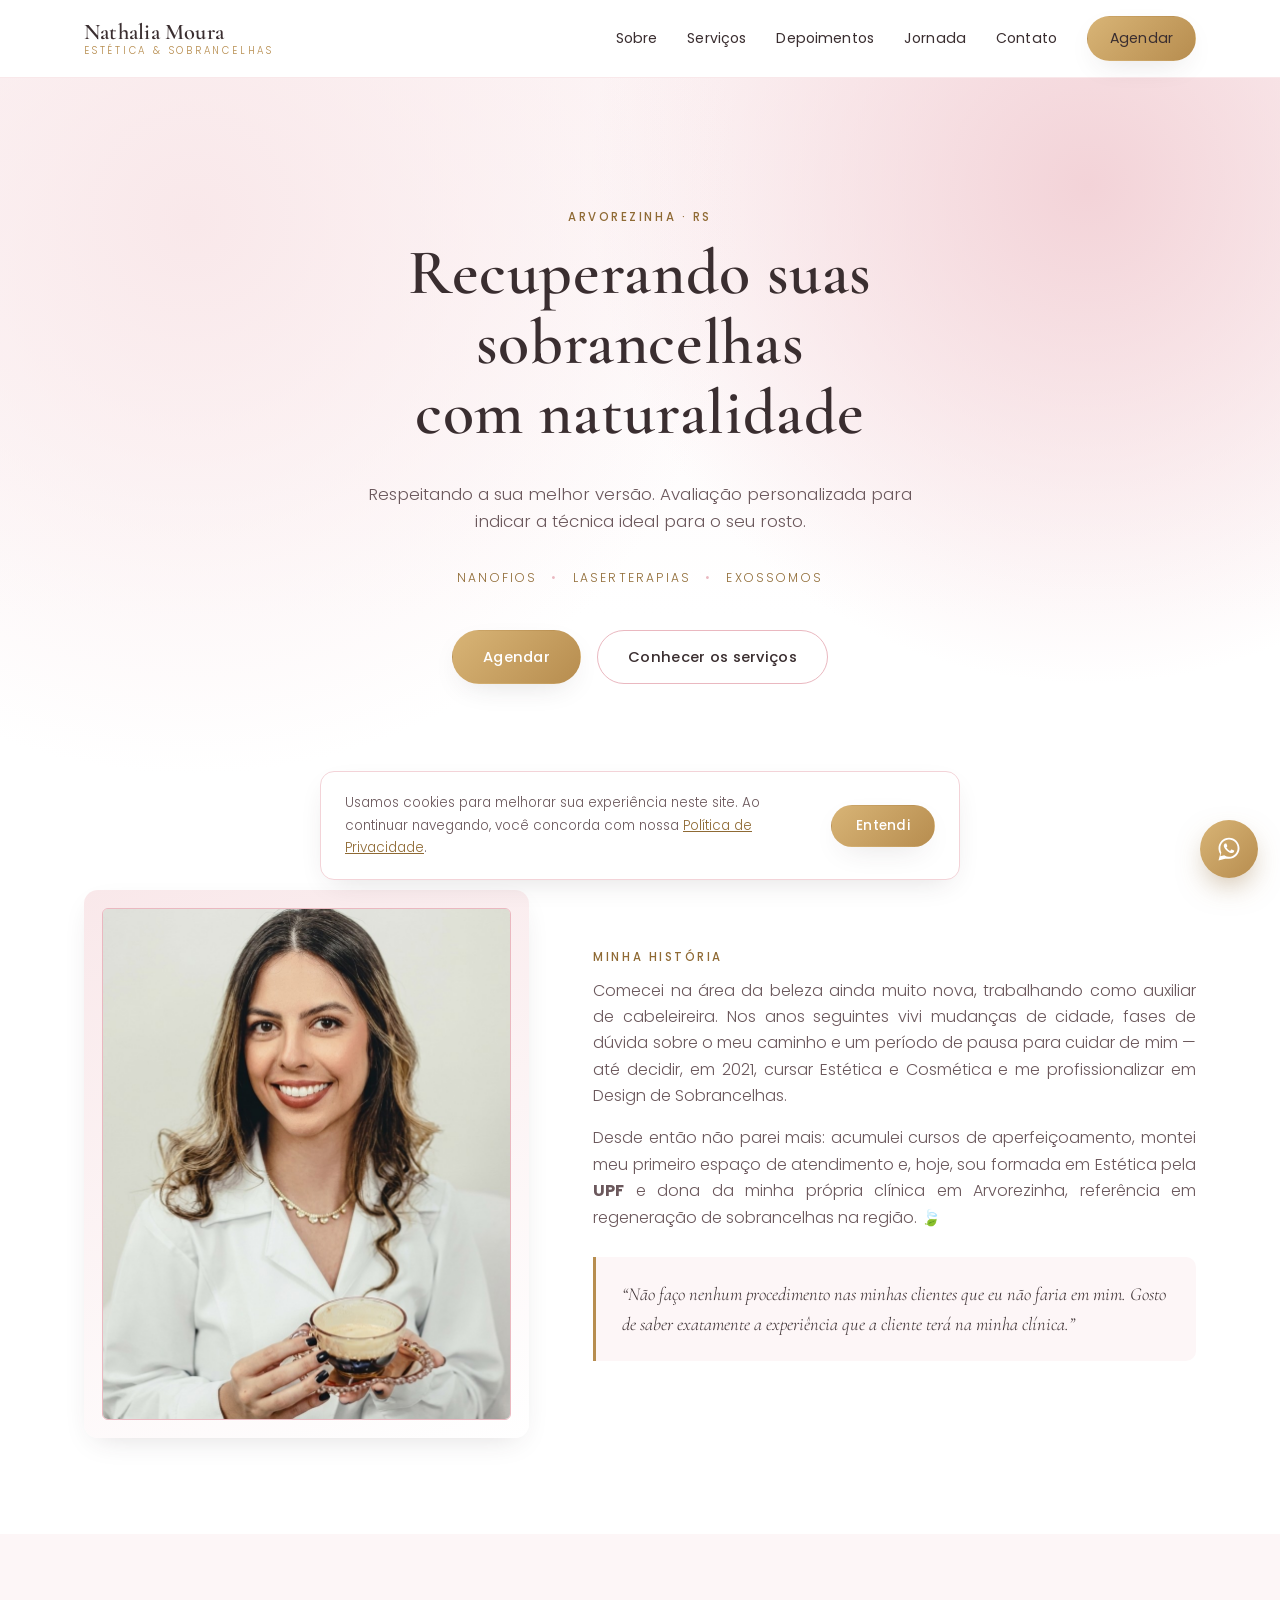
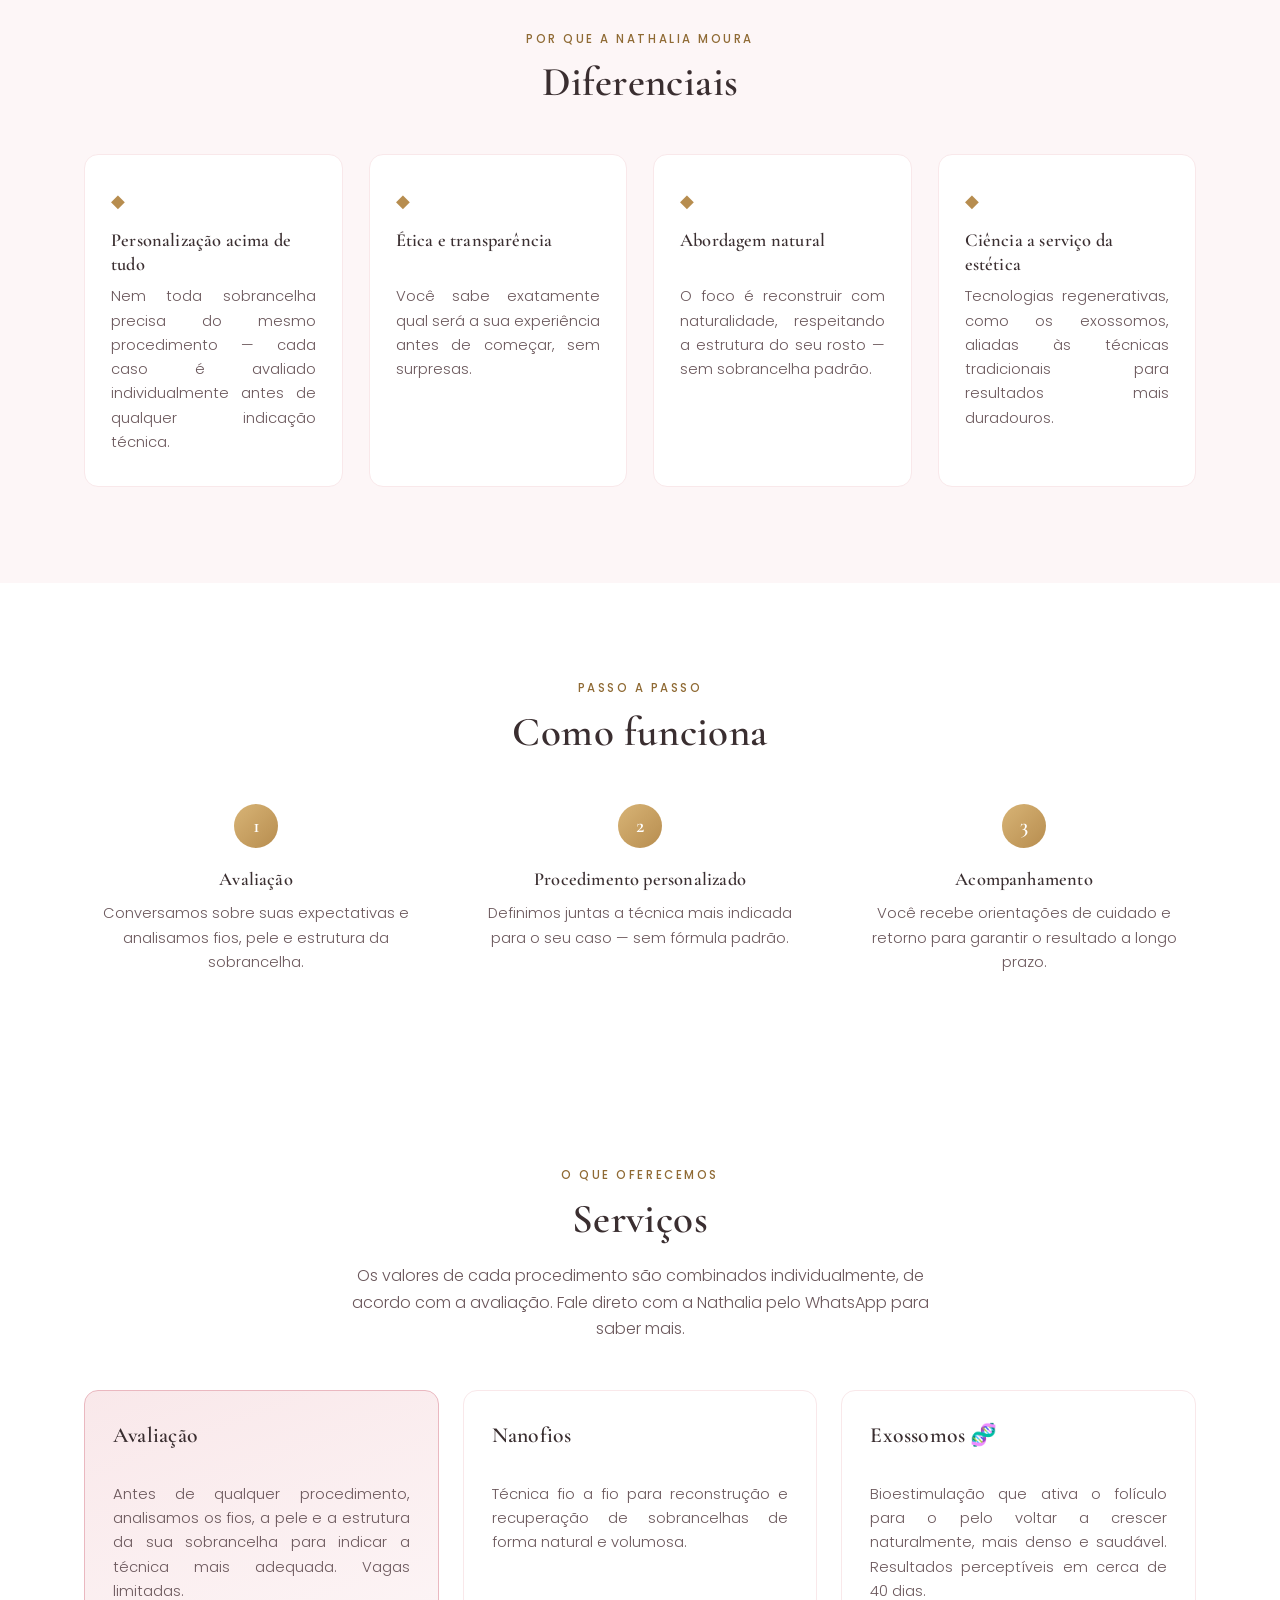
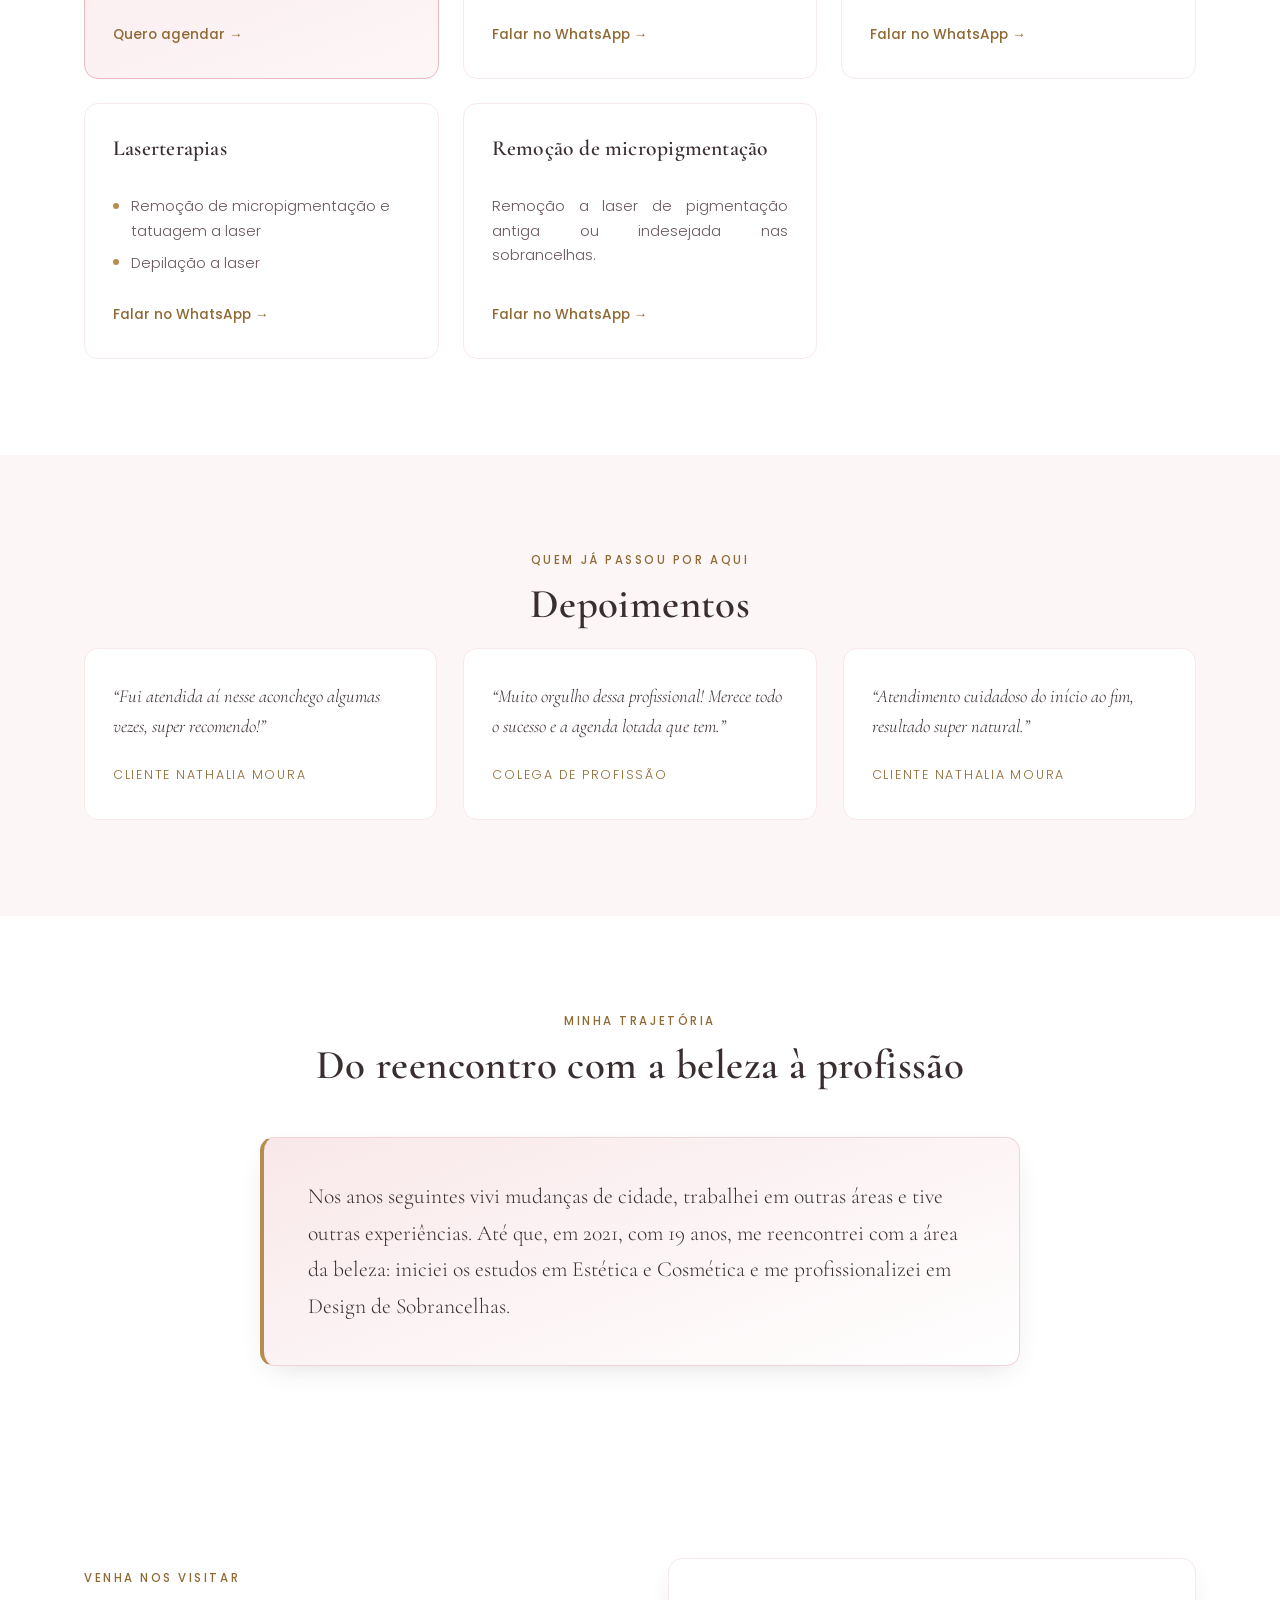
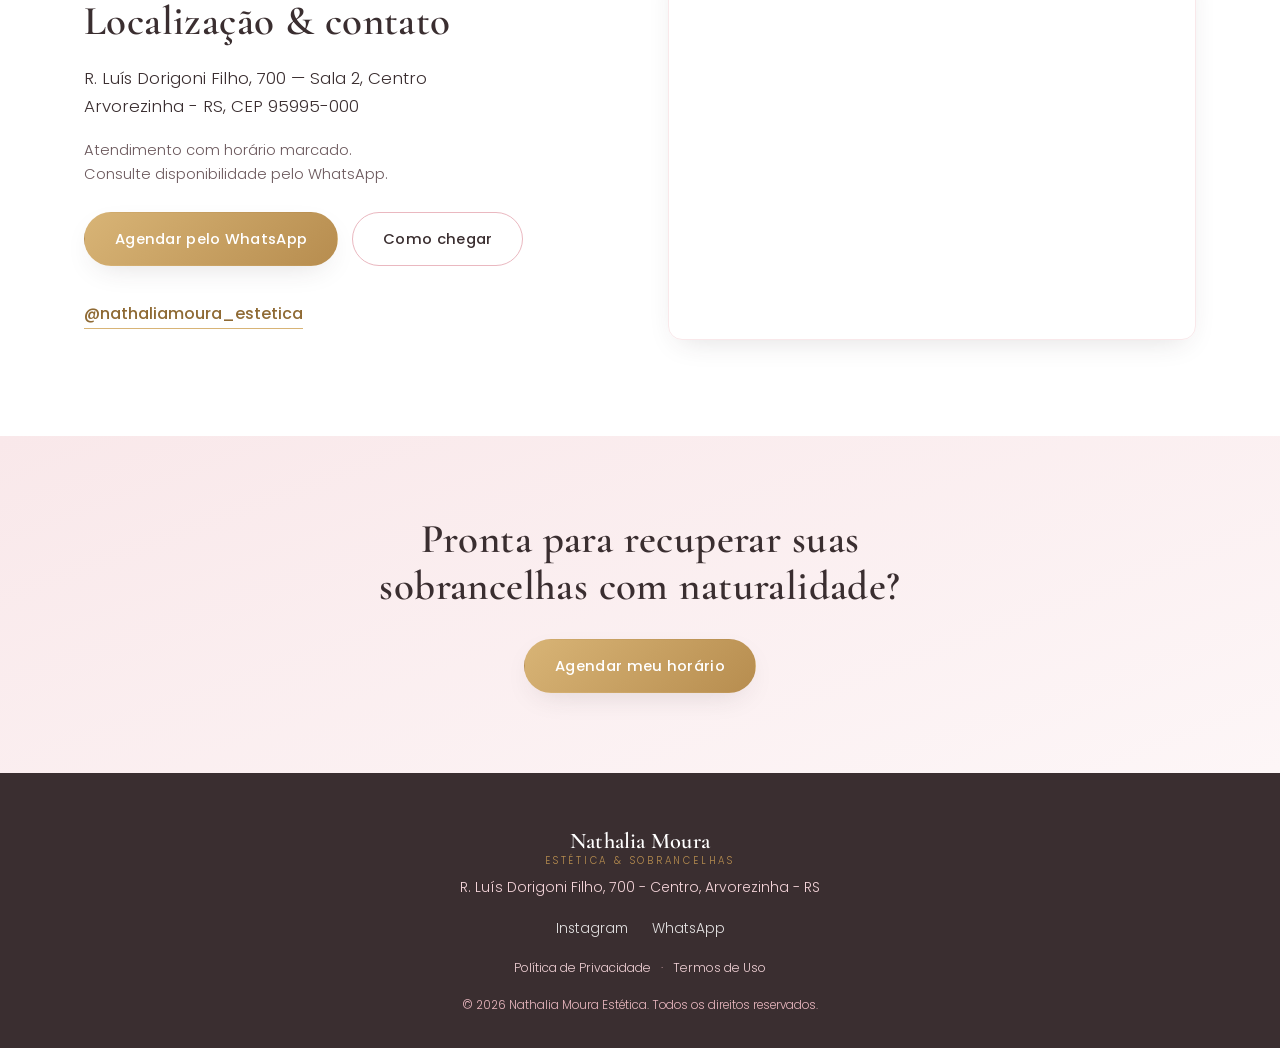
==== commit e619dc80: "Atualiza seção de serviços e renomeia FAQ para Jornada, adicionando novos estilos e conteúdo." ====
--- a/index.html
+++ b/index.html
@@ -82,7 +82,7 @@
           <a href="#sobre">Sobre</a>
           <a href="#servicos">Serviços</a>
           <a href="#depoimentos">Depoimentos</a>
-          <a href="#faq">Dúvidas</a>
+          <a href="#jornada">Jornada</a>
           <a href="#localizacao">Contato</a>
           <a href="#" class="btn btn-gold btn-nav js-whatsapp">Agendar</a>
         </nav>
@@ -154,7 +154,7 @@
               Desde então não parei mais: acumulei cursos de aperfeiçoamento,
               montei meu primeiro espaço de atendimento e, hoje, sou formada em
               Estética pela <strong>UPF</strong> e dona da minha própria clínica
-              em Arvorezinha, referência em recuperação de sobrancelhas na
+              em Arvorezinha, referência em regeneração de sobrancelhas na
               região. 🍃
             </p>
             <p class="sobre-quote">
@@ -278,17 +278,6 @@
             </article>
 
             <article class="service-card">
-              <h3>Reconstrução dos fios</h3>
-              <p>
-                Indicada para quem já tem fios naturais, mas precisa de correção
-                ou preenchimento pontual.
-              </p>
-              <a href="#" class="service-link js-whatsapp"
-                >Falar no WhatsApp →</a
-              >
-            </article>
-
-            <article class="service-card">
               <h3>Exossomos 🧬</h3>
               <p>
                 Bioestimulação que ativa o folículo para o pelo voltar a crescer
@@ -302,10 +291,10 @@
 
             <article class="service-card">
               <h3>Laserterapias</h3>
-              <p>
-                Tratamentos a laser realizados na própria clínica, com
-                equipamento profissional.
-              </p>
+              <ul class="service-list">
+                <li>Remoção de micropigmentação e tatuagem a laser</li>
+                <li>Depilação a laser</li>
+              </ul>
               <a href="#" class="service-link js-whatsapp"
                 >Falar no WhatsApp →</a
               >
@@ -357,55 +346,20 @@
         </div>
       </section>
 
-      <!-- FAQ -->
-      <section id="faq" class="section faq">
-        <div class="container">
-          <p class="eyebrow center">Dúvidas frequentes</p>
-          <h2 class="center">Perguntas frequentes</h2>
-
-          <div class="faq-list reveal">
-            <details class="faq-item">
-              <summary>Como funciona a avaliação</summary>
-              <p>
-                Analisamos seus fios, sua pele e a estrutura da sua sobrancelha
-                para indicar a técnica mais adequada ao seu caso. As vagas são
-                limitadas, então recomendamos agendar com antecedência pelo
-                WhatsApp.
-              </p>
-            </details>
-            <details class="faq-item">
-              <summary>Quanto custa cada procedimento?</summary>
-              <p>
-                Os valores são combinados individualmente após a avaliação, já
-                que cada procedimento é personalizado. Fale direto comigo pelo
-                WhatsApp para saber mais.
-              </p>
-            </details>
-            <details class="faq-item">
-              <summary>
-                Em quanto tempo vejo resultado com os exossomos?
-              </summary>
-              <p>
-                Os primeiros resultados costumam ser perceptíveis em cerca de 40
-                dias, com os fios voltando a crescer de forma mais densa e
-                saudável.
-              </p>
-            </details>
-            <details class="faq-item">
-              <summary>Como faço para agendar?</summary>
-              <p>
-                É simples: clique em qualquer botão "Agendar" do site ou chame
-                diretamente no WhatsApp. Vou te passar os próximos horários
-                disponíveis para a avaliação.
-              </p>
-            </details>
-            <details class="faq-item">
-              <summary>Não encontrou sua dúvida?</summary>
-              <p>
-                Me chame no WhatsApp que respondo pessoalmente — sem
-                compromisso.
-              </p>
-            </details>
+      <!-- JORNADA -->
+      <section id="jornada" class="section jornada">
+        <div class="container">
+          <p class="eyebrow center">Minha trajetória</p>
+          <h2 class="center">Do reencontro com a beleza à profissão</h2>
+
+          <div class="jornada-card reveal">
+            <p>
+              Nos anos seguintes vivi mudanças de cidade, trabalhei em outras
+              áreas e tive outras experiências. Até que, em 2021, com 19 anos,
+              me reencontrei com a área da beleza: iniciei os estudos em
+              Estética e Cosmética e me profissionalizei em Design de
+              Sobrancelhas.
+            </p>
           </div>
         </div>
       </section>
--- a/css/styles.css
+++ b/css/styles.css
@@ -364,6 +364,28 @@
   -ms-hyphens: auto;
   hyphens: auto;
 }
+.service-list {
+  margin: 0 0 1em;
+  padding: 0;
+  list-style: none;
+  font-size: .92rem;
+  color: var(--ink-soft);
+}
+.service-list li {
+  position: relative;
+  padding-left: 1.1rem;
+  margin-bottom: .5rem;
+}
+.service-list li::before {
+  content: '';
+  position: absolute;
+  left: 0;
+  top: .55em;
+  width: 6px;
+  height: 6px;
+  border-radius: 50%;
+  background: var(--gold);
+}
 .service-link {
   display: inline-block;
   align-self: flex-start;
@@ -407,46 +429,27 @@
   color: var(--gold-dark);
 }
 
-/* FAQ ---------------------------------------------------------------- */
-.faq-list {
+/* Jornada ---------------------------------------------------------------- */
+.jornada-card {
   max-width: 760px;
   margin: 3rem auto 0;
-  display: flex;
-  flex-direction: column;
-  gap: 14px;
-}
-.faq-item {
-  background: var(--blush-50);
-  border: 1px solid var(--blush-100);
+  background: linear-gradient(160deg, var(--blush-100), var(--white));
+  border: 1px solid var(--blush-200);
+  border-left: 4px solid var(--gold);
   border-radius: var(--radius);
-  padding: 20px 24px;
-}
-.faq-item summary {
-  cursor: pointer;
+  box-shadow: var(--shadow-soft);
+  padding: 40px 44px;
+}
+.jornada-card p {
+  margin: 0;
   font-family: var(--font-display);
-  font-size: 1.1rem;
-  font-weight: 600;
+  font-size: 1.35rem;
+  line-height: 1.7;
   color: var(--ink);
-  list-style: none;
-  display: flex;
-  align-items: center;
-  justify-content: space-between;
-  gap: 12px;
-}
-.faq-item summary::-webkit-details-marker { display: none; }
-.faq-item summary::after {
-  content: '+';
-  flex-shrink: 0;
-  font-family: var(--font-body);
-  font-size: 1.4rem;
-  font-weight: 300;
-  color: var(--gold);
-  transition: transform .2s ease;
-}
-.faq-item[open] summary::after { transform: rotate(45deg); }
-.faq-item p {
-  margin: .9rem 0 0;
-  font-size: .94rem;
+}
+@media (max-width: 640px) {
+  .jornada-card { padding: 28px 24px; }
+  .jornada-card p { font-size: 1.15rem; }
 }
 
 /* Localização ---------------------------------------------------------------- */
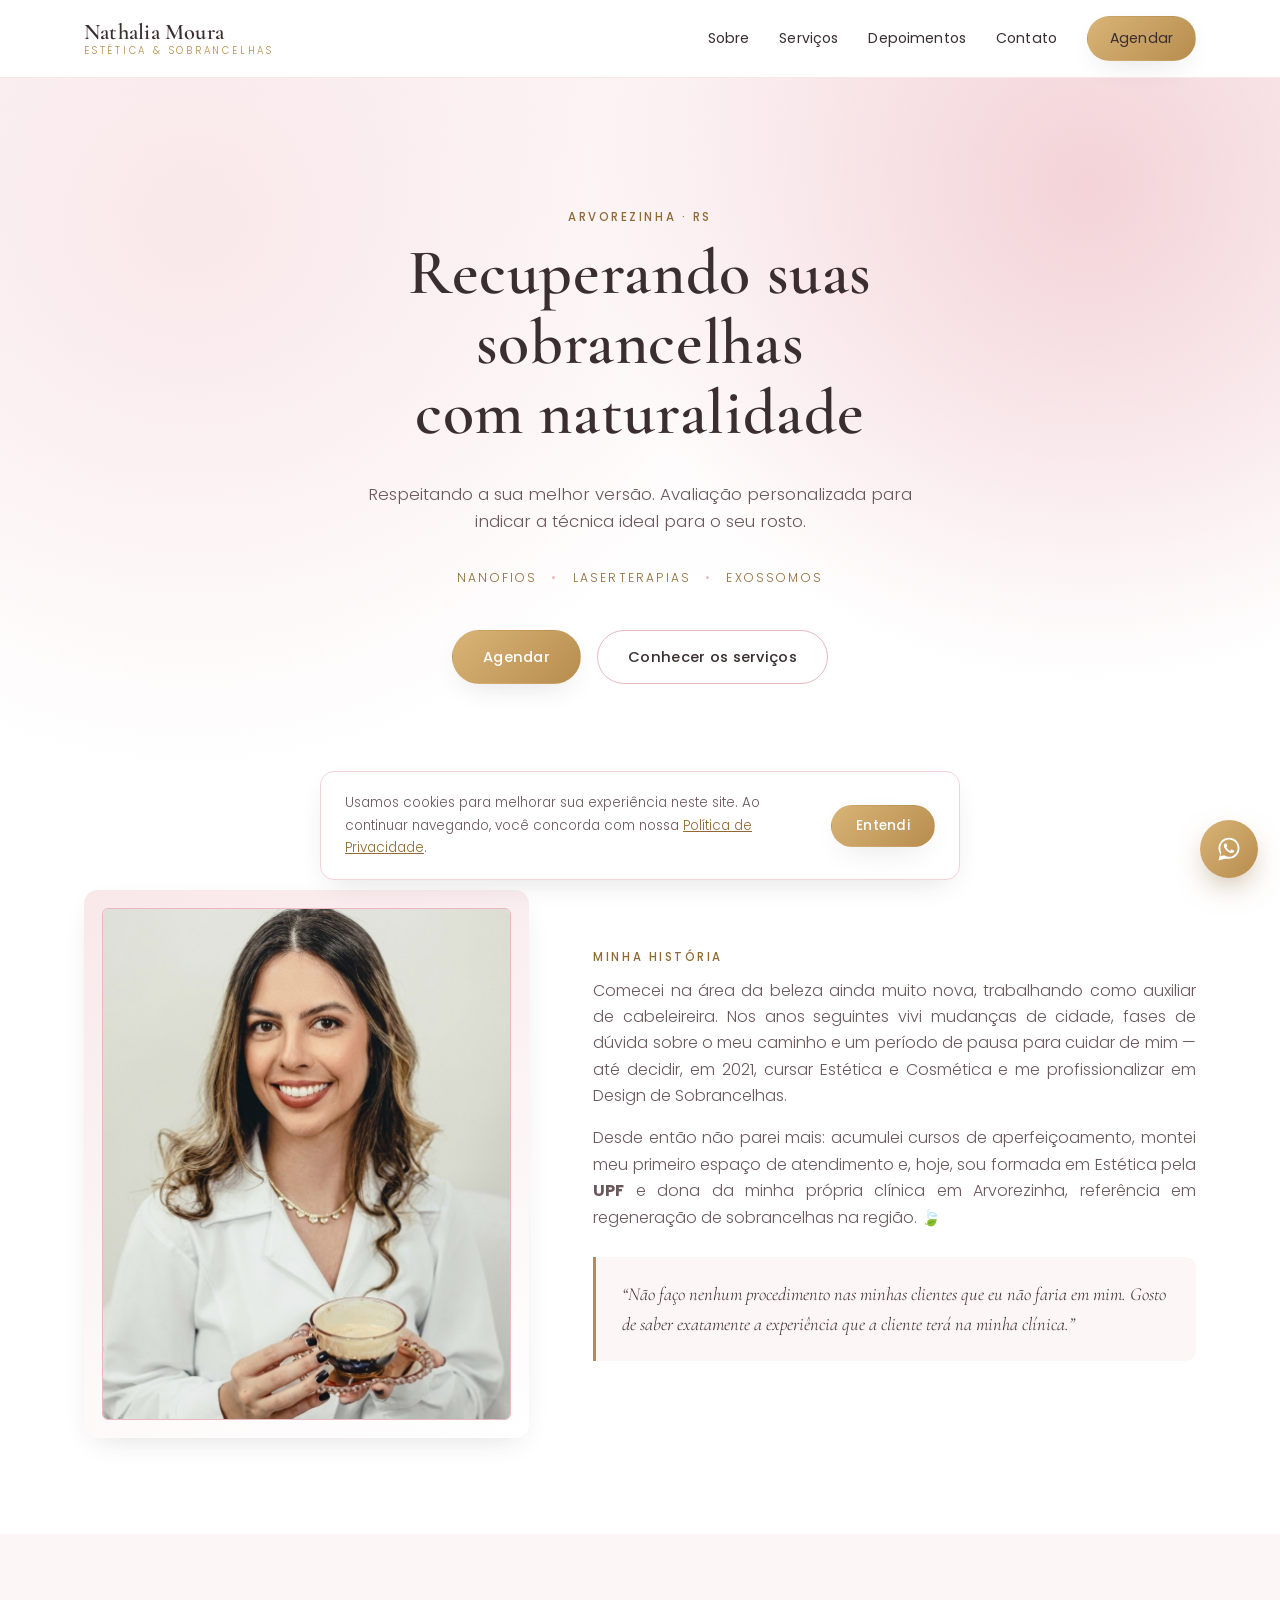
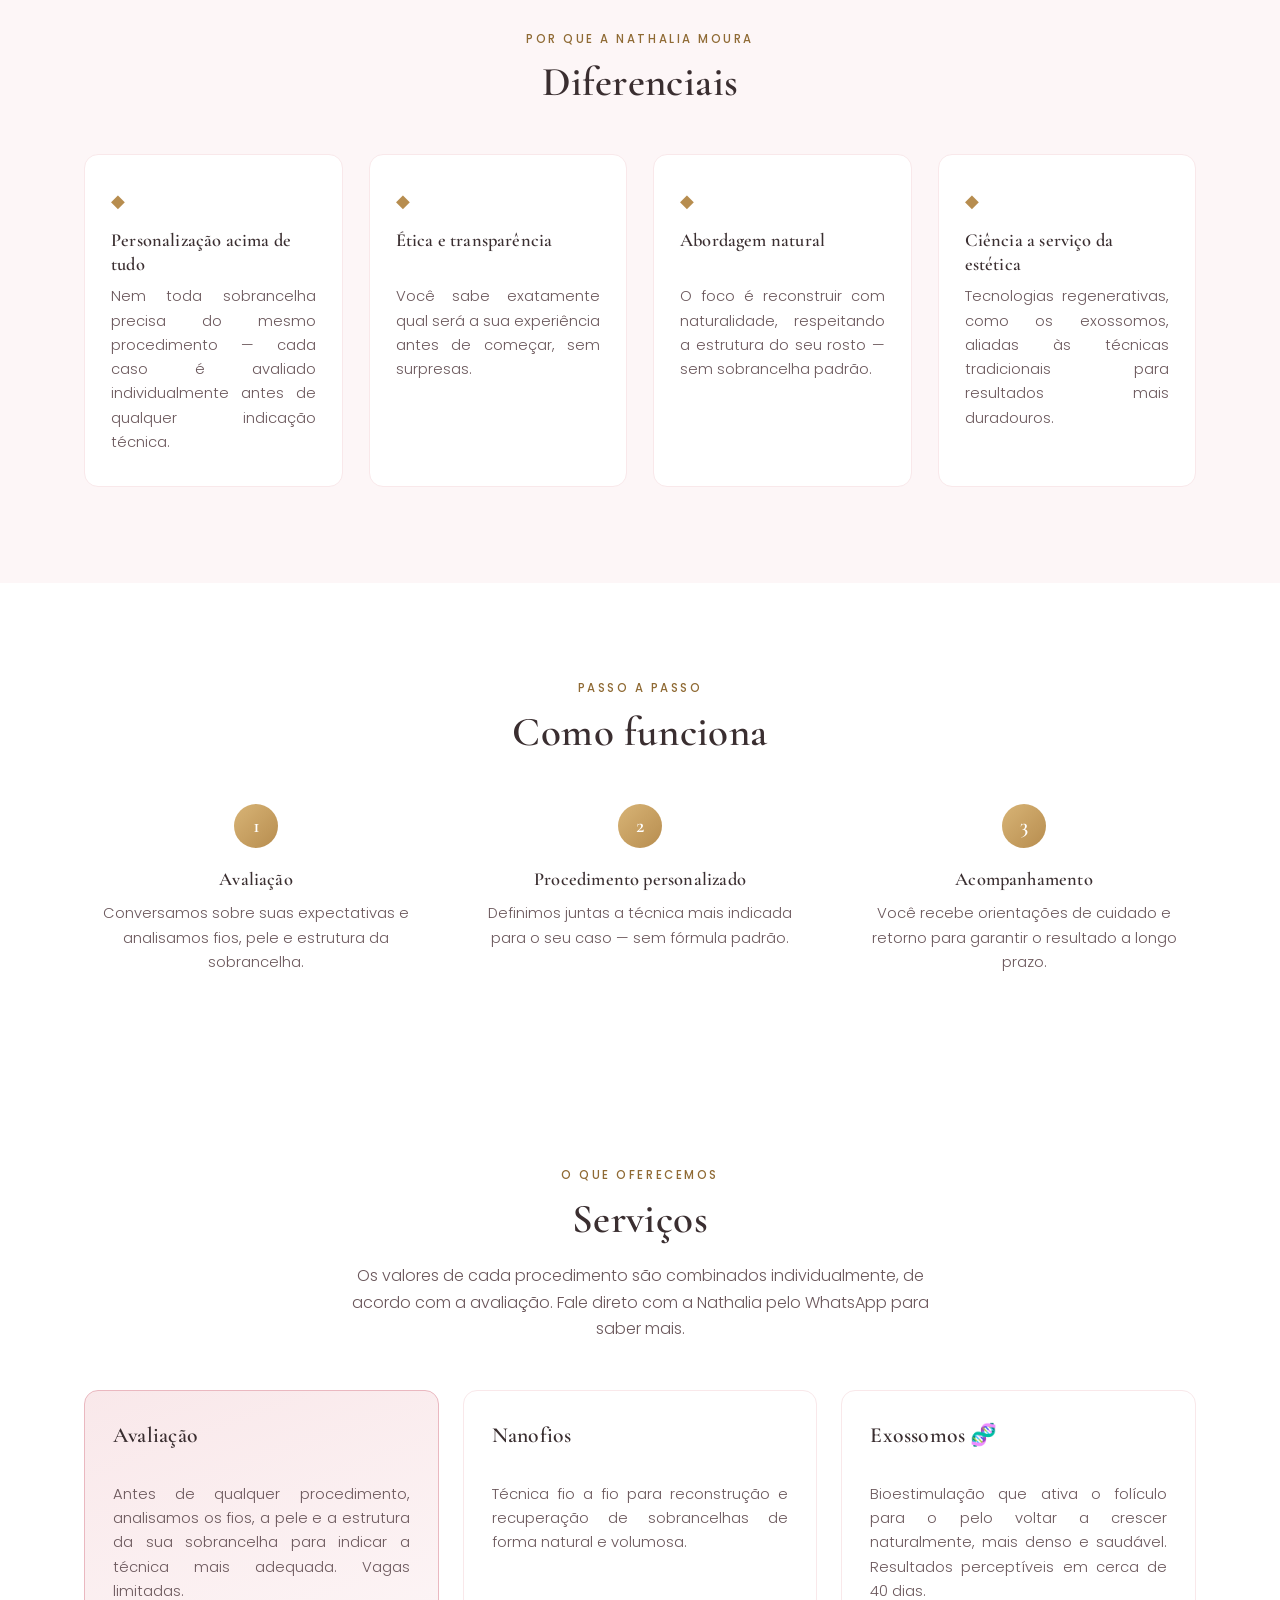
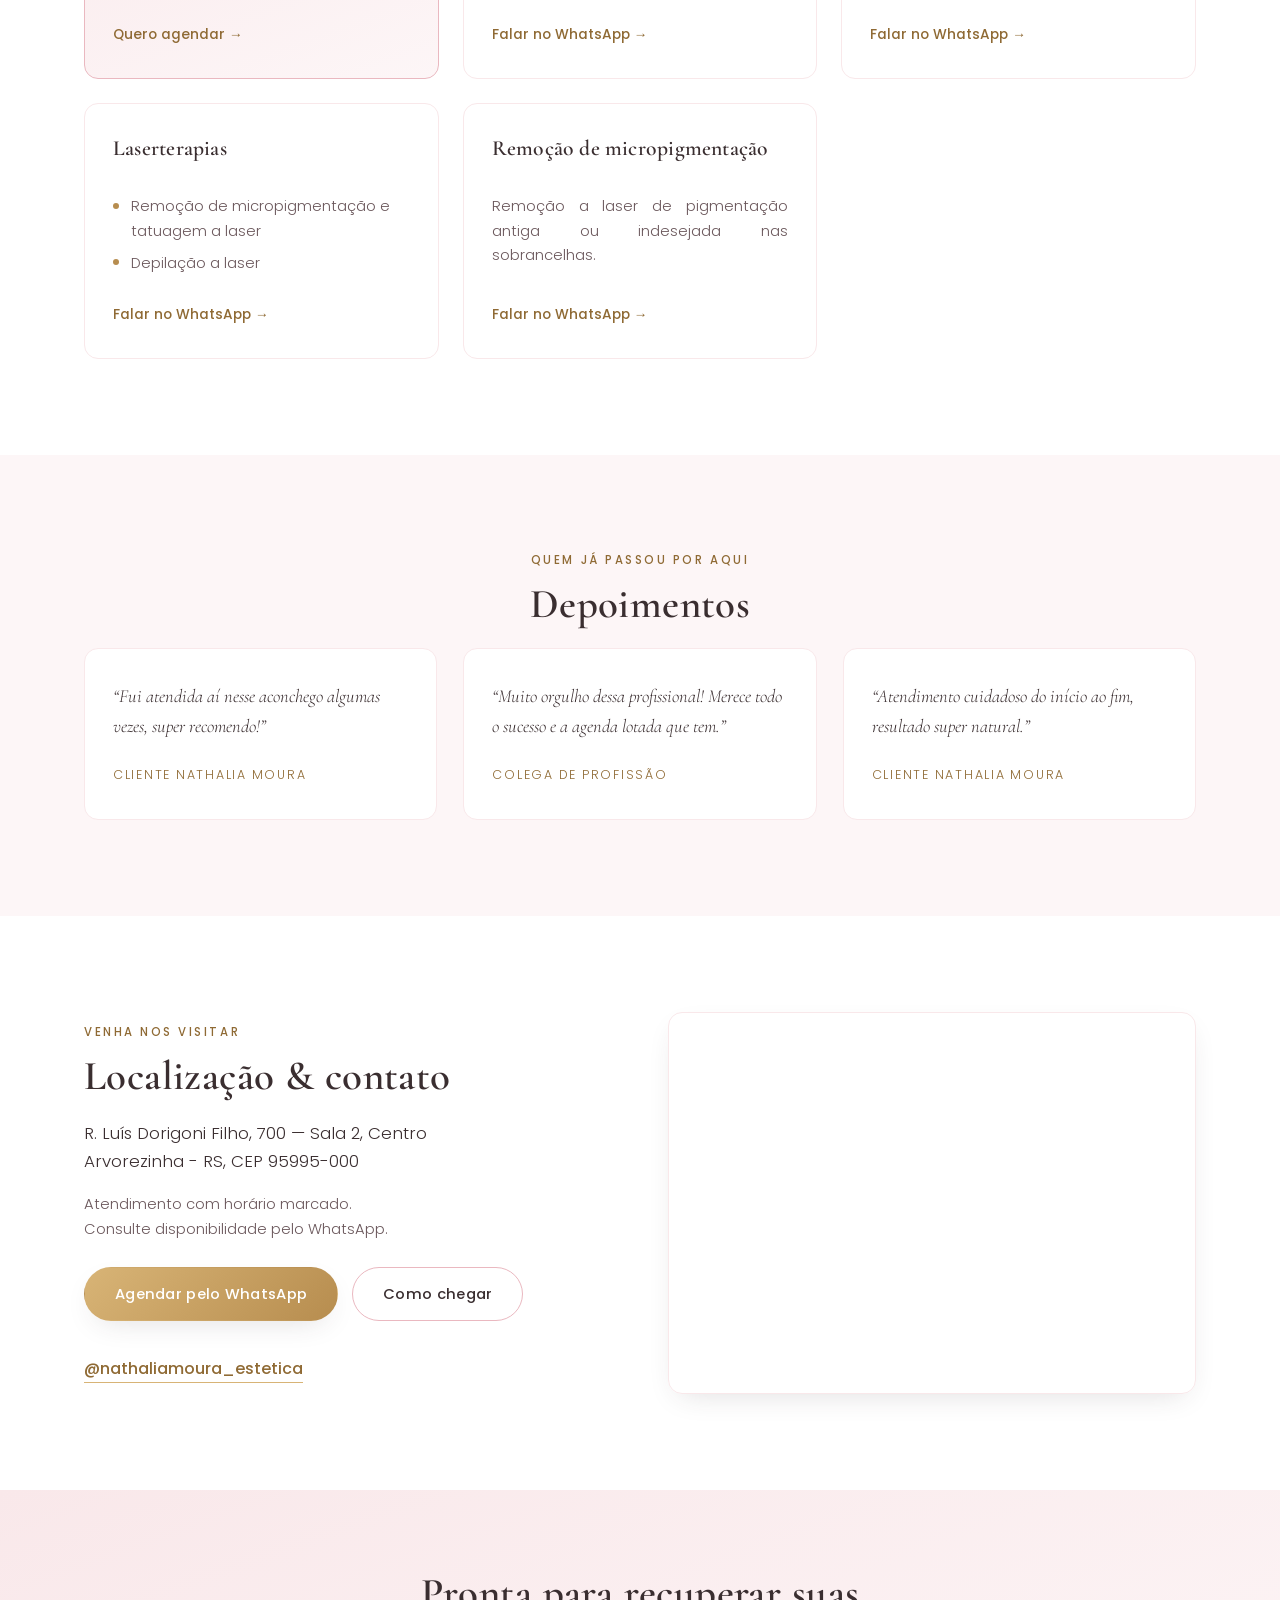
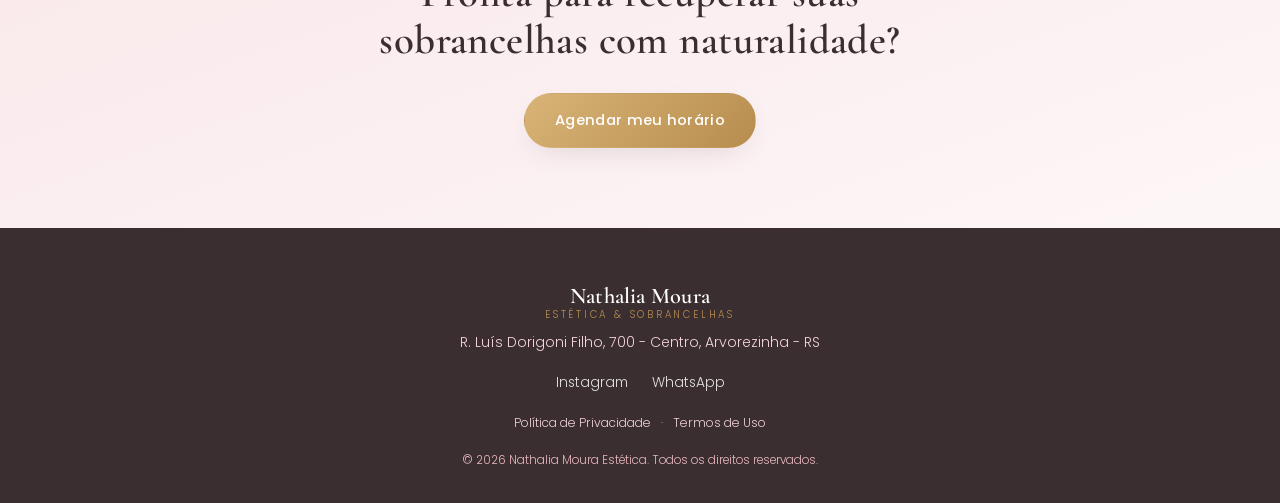
==== commit cf717792: "Remove seção Jornada do HTML e estilos relacionados; adiciona configuração do Live Server." ====
--- a/index.html
+++ b/index.html
@@ -82,7 +82,6 @@
           <a href="#sobre">Sobre</a>
           <a href="#servicos">Serviços</a>
           <a href="#depoimentos">Depoimentos</a>
-          <a href="#jornada">Jornada</a>
           <a href="#localizacao">Contato</a>
           <a href="#" class="btn btn-gold btn-nav js-whatsapp">Agendar</a>
         </nav>
@@ -346,24 +345,6 @@
         </div>
       </section>
 
-      <!-- JORNADA -->
-      <section id="jornada" class="section jornada">
-        <div class="container">
-          <p class="eyebrow center">Minha trajetória</p>
-          <h2 class="center">Do reencontro com a beleza à profissão</h2>
-
-          <div class="jornada-card reveal">
-            <p>
-              Nos anos seguintes vivi mudanças de cidade, trabalhei em outras
-              áreas e tive outras experiências. Até que, em 2021, com 19 anos,
-              me reencontrei com a área da beleza: iniciei os estudos em
-              Estética e Cosmética e me profissionalizei em Design de
-              Sobrancelhas.
-            </p>
-          </div>
-        </div>
-      </section>
-
       <!-- LOCALIZAÇÃO -->
       <section id="localizacao" class="section localizacao">
         <div class="container loc-grid">
--- a/css/styles.css
+++ b/css/styles.css
@@ -427,29 +427,6 @@
   text-transform: uppercase;
   letter-spacing: .14em;
   color: var(--gold-dark);
-}
-
-/* Jornada ---------------------------------------------------------------- */
-.jornada-card {
-  max-width: 760px;
-  margin: 3rem auto 0;
-  background: linear-gradient(160deg, var(--blush-100), var(--white));
-  border: 1px solid var(--blush-200);
-  border-left: 4px solid var(--gold);
-  border-radius: var(--radius);
-  box-shadow: var(--shadow-soft);
-  padding: 40px 44px;
-}
-.jornada-card p {
-  margin: 0;
-  font-family: var(--font-display);
-  font-size: 1.35rem;
-  line-height: 1.7;
-  color: var(--ink);
-}
-@media (max-width: 640px) {
-  .jornada-card { padding: 28px 24px; }
-  .jornada-card p { font-size: 1.15rem; }
 }
 
 /* Localização ---------------------------------------------------------------- */
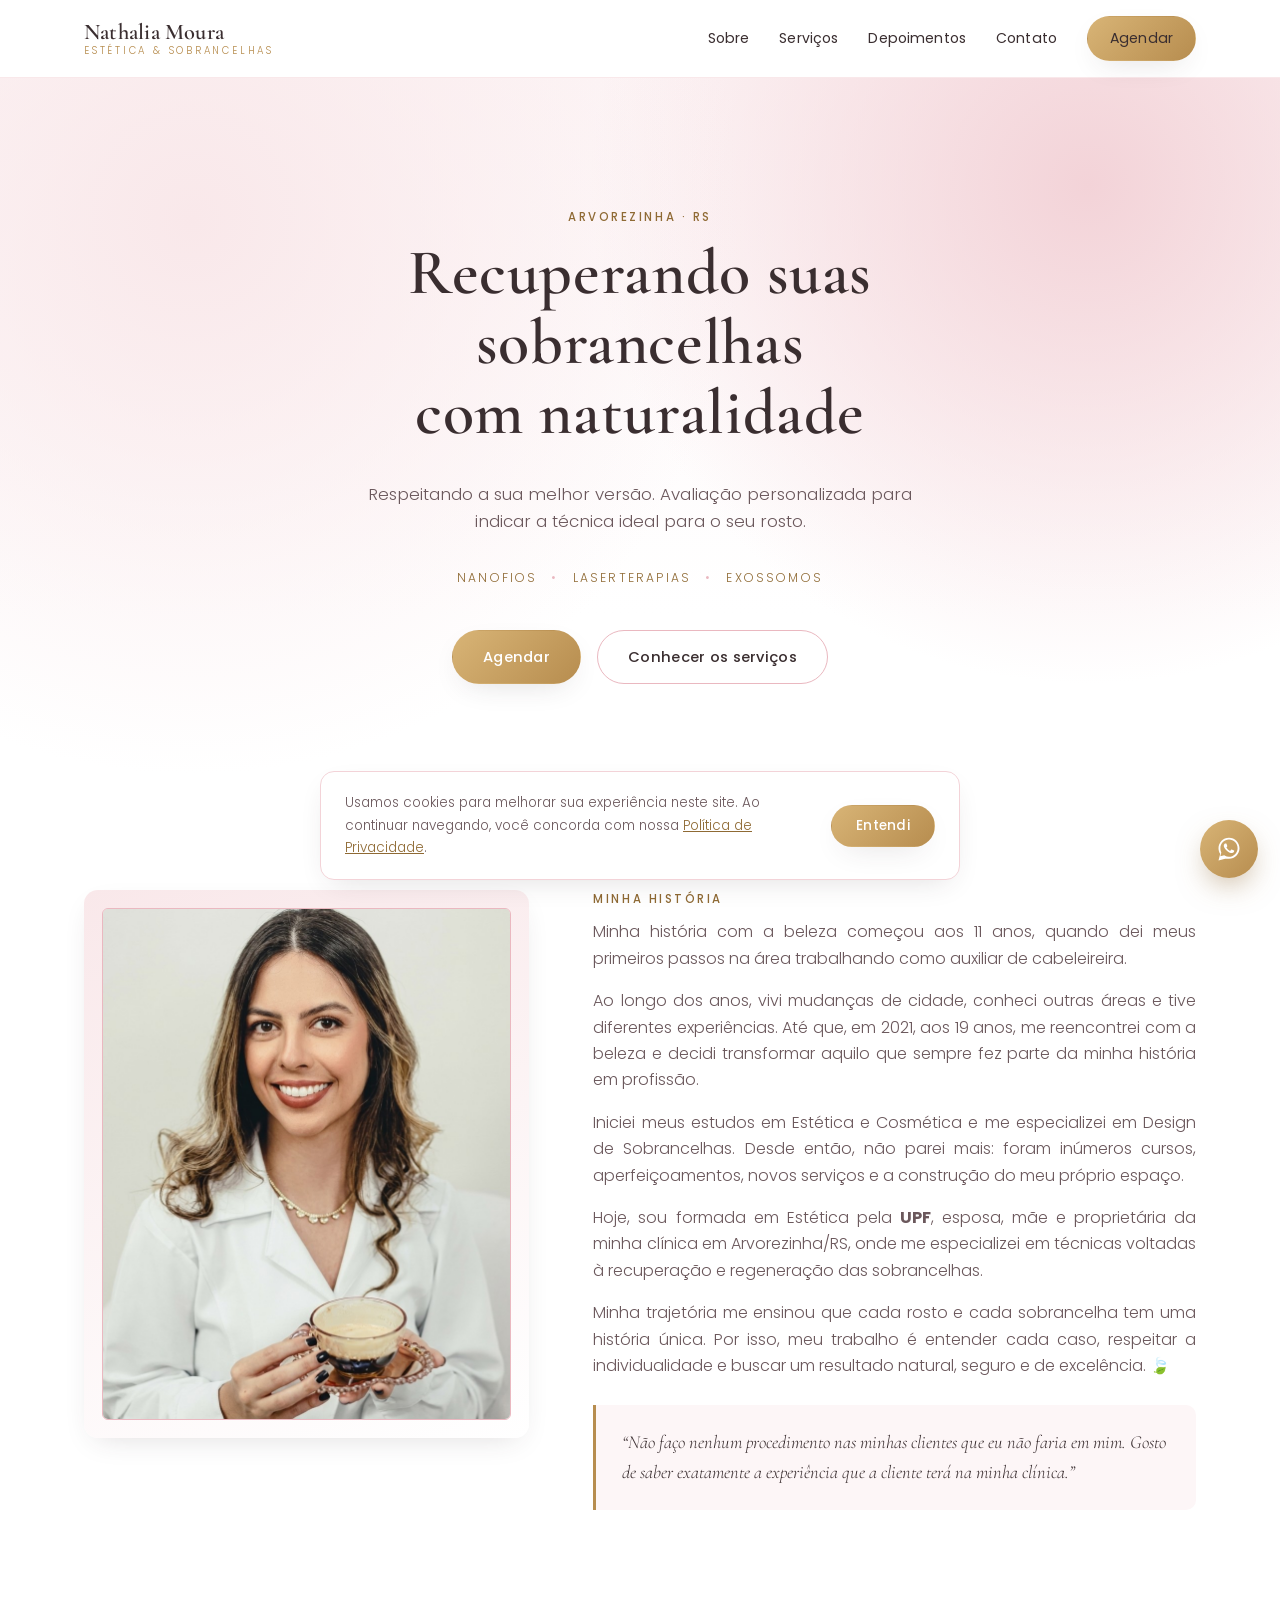
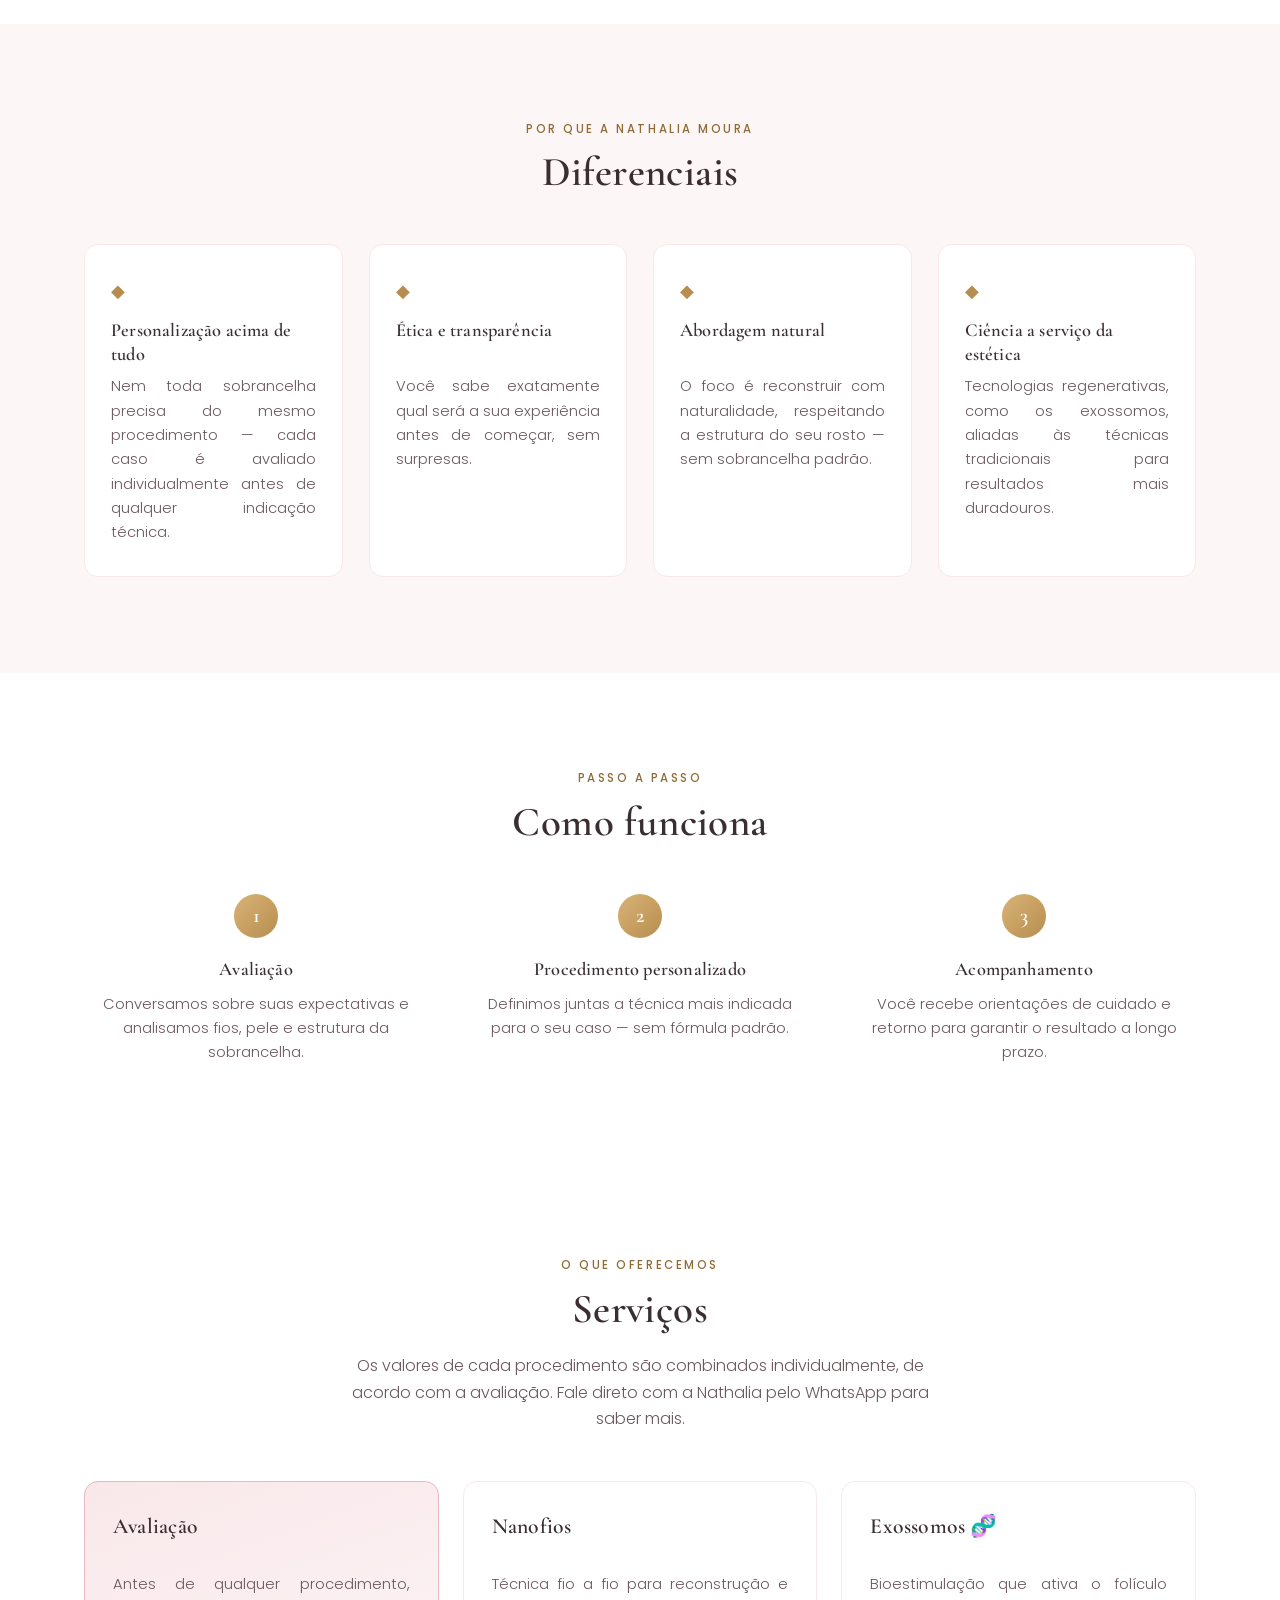
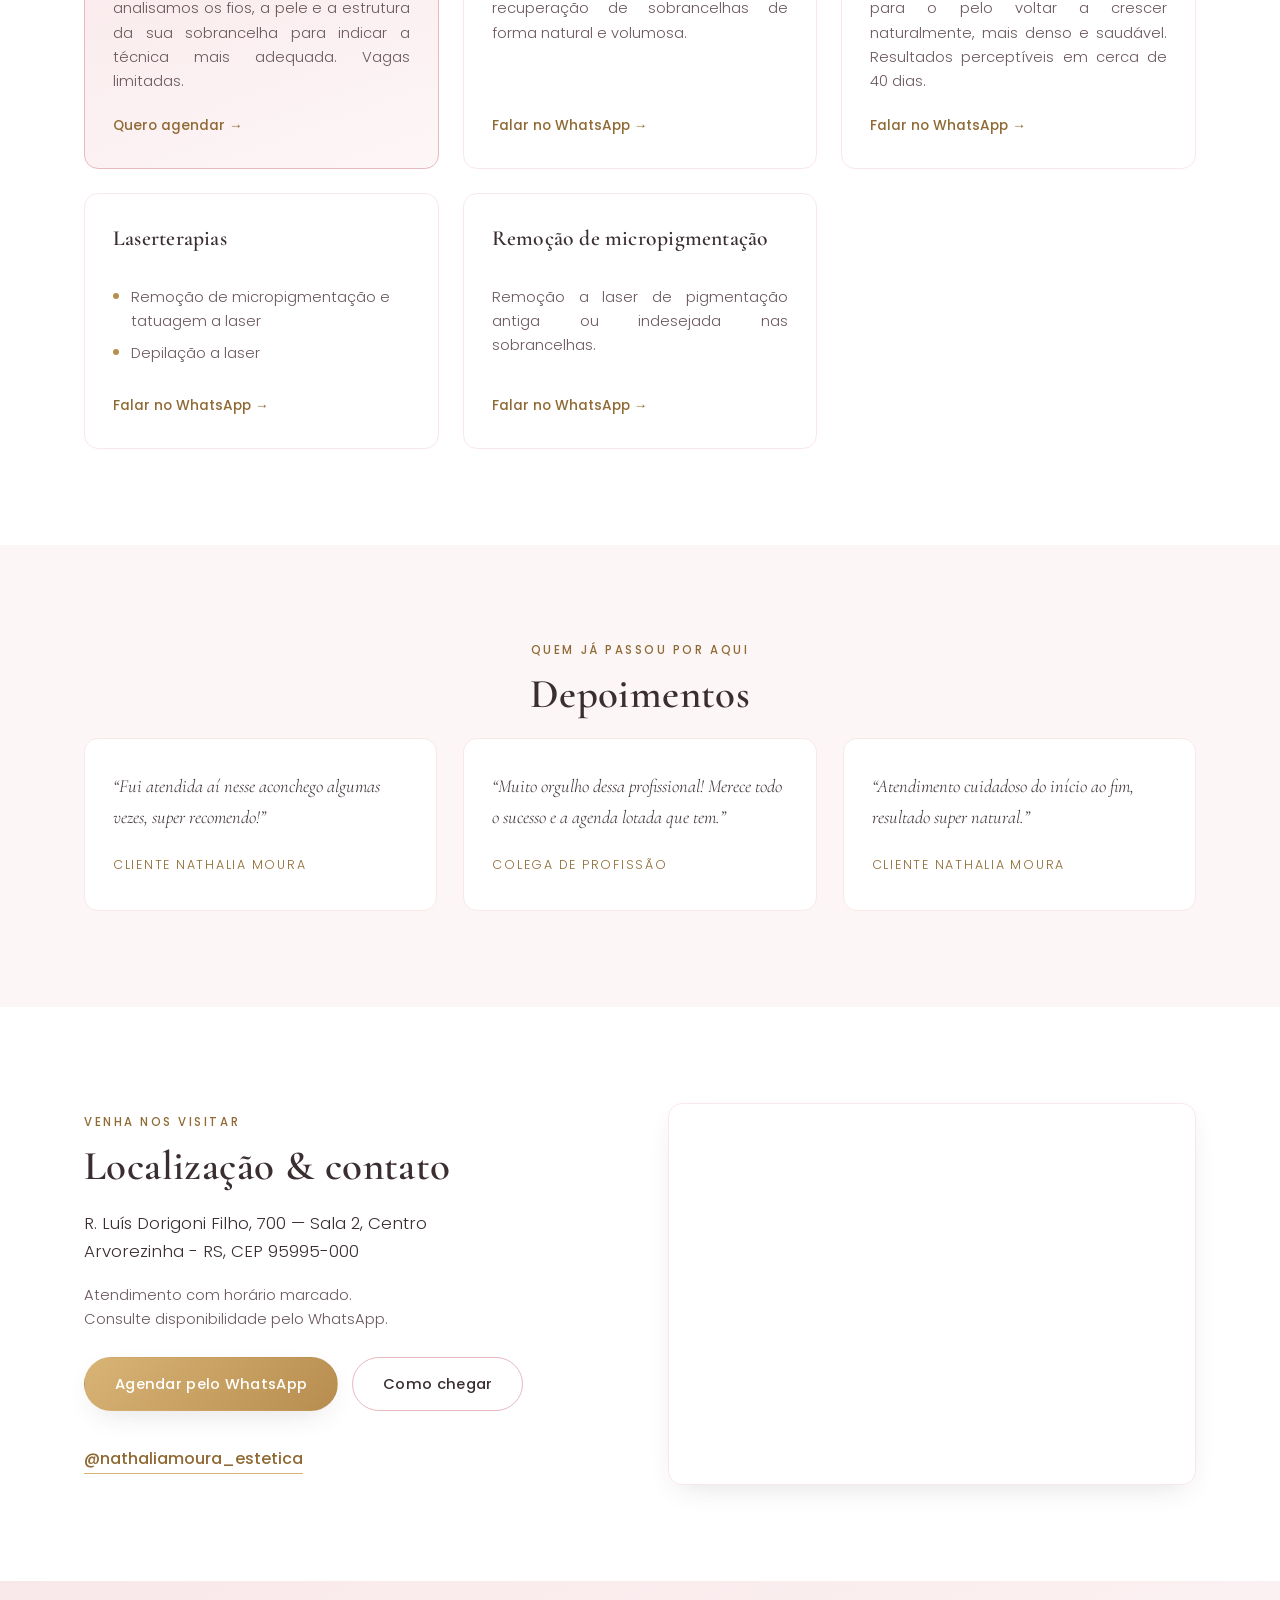
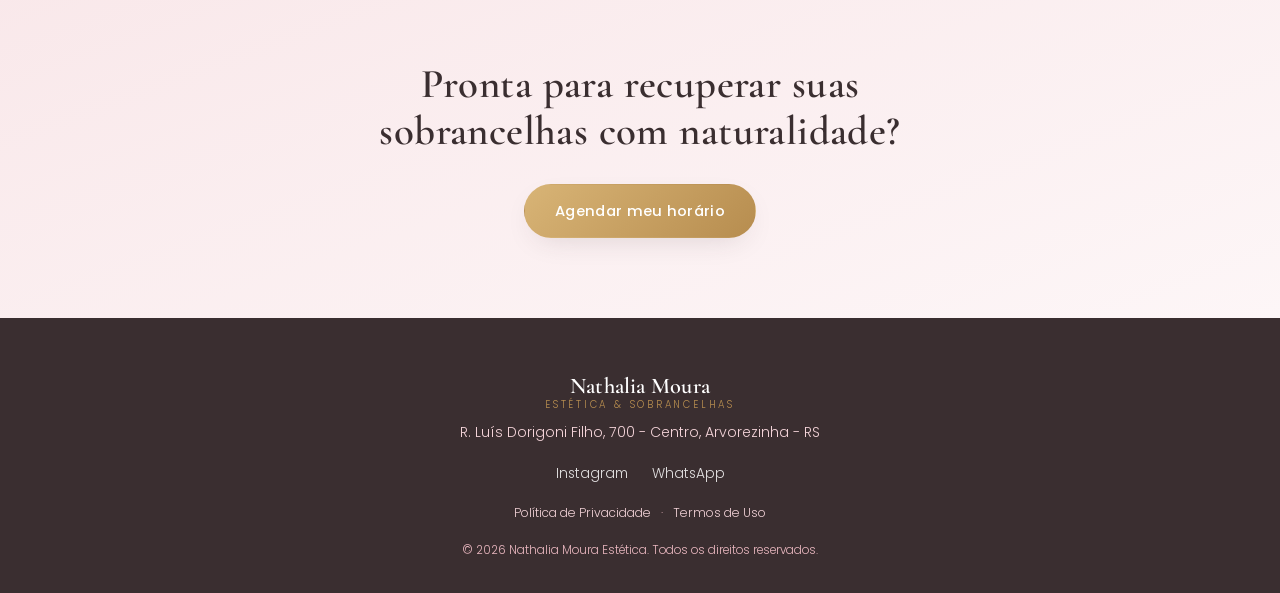
==== commit e5a96cba: "Ajusta alinhamento do grid e atualiza texto da seção "Minha história" no HTML" ====
--- a/index.html
+++ b/index.html
@@ -143,18 +143,33 @@
           <div class="sobre-text reveal">
             <p class="eyebrow">Minha história</p>
             <p>
-              Comecei na área da beleza ainda muito nova, trabalhando como
-              auxiliar de cabeleireira. Nos anos seguintes vivi mudanças de
-              cidade, fases de dúvida sobre o meu caminho e um período de pausa
-              para cuidar de mim — até decidir, em 2021, cursar Estética e
-              Cosmética e me profissionalizar em Design de Sobrancelhas.
+              Minha história com a beleza começou aos 11 anos, quando dei meus
+              primeiros passos na área trabalhando como auxiliar de
+              cabeleireira.
             </p>
             <p>
-              Desde então não parei mais: acumulei cursos de aperfeiçoamento,
-              montei meu primeiro espaço de atendimento e, hoje, sou formada em
-              Estética pela <strong>UPF</strong> e dona da minha própria clínica
-              em Arvorezinha, referência em regeneração de sobrancelhas na
-              região. 🍃
+              Ao longo dos anos, vivi mudanças de cidade, conheci outras áreas
+              e tive diferentes experiências. Até que, em 2021, aos 19 anos,
+              me reencontrei com a beleza e decidi transformar aquilo que
+              sempre fez parte da minha história em profissão.
+            </p>
+            <p>
+              Iniciei meus estudos em Estética e Cosmética e me especializei
+              em Design de Sobrancelhas. Desde então, não parei mais: foram
+              inúmeros cursos, aperfeiçoamentos, novos serviços e a construção
+              do meu próprio espaço.
+            </p>
+            <p>
+              Hoje, sou formada em Estética pela <strong>UPF</strong>, esposa,
+              mãe e proprietária da minha clínica em Arvorezinha/RS, onde me
+              especializei em técnicas voltadas à recuperação e regeneração
+              das sobrancelhas.
+            </p>
+            <p>
+              Minha trajetória me ensinou que cada rosto e cada sobrancelha
+              tem uma história única. Por isso, meu trabalho é entender cada
+              caso, respeitar a individualidade e buscar um resultado natural,
+              seguro e de excelência. 🍃
             </p>
             <p class="sobre-quote">
               &ldquo;Não faço nenhum procedimento nas minhas clientes que eu não
--- a/css/styles.css
+++ b/css/styles.css
@@ -225,7 +225,7 @@
   display: grid;
   grid-template-columns: .85fr 1.15fr;
   gap: 64px;
-  align-items: center;
+  align-items: start;
 }
 .ph-frame {
   position: relative;
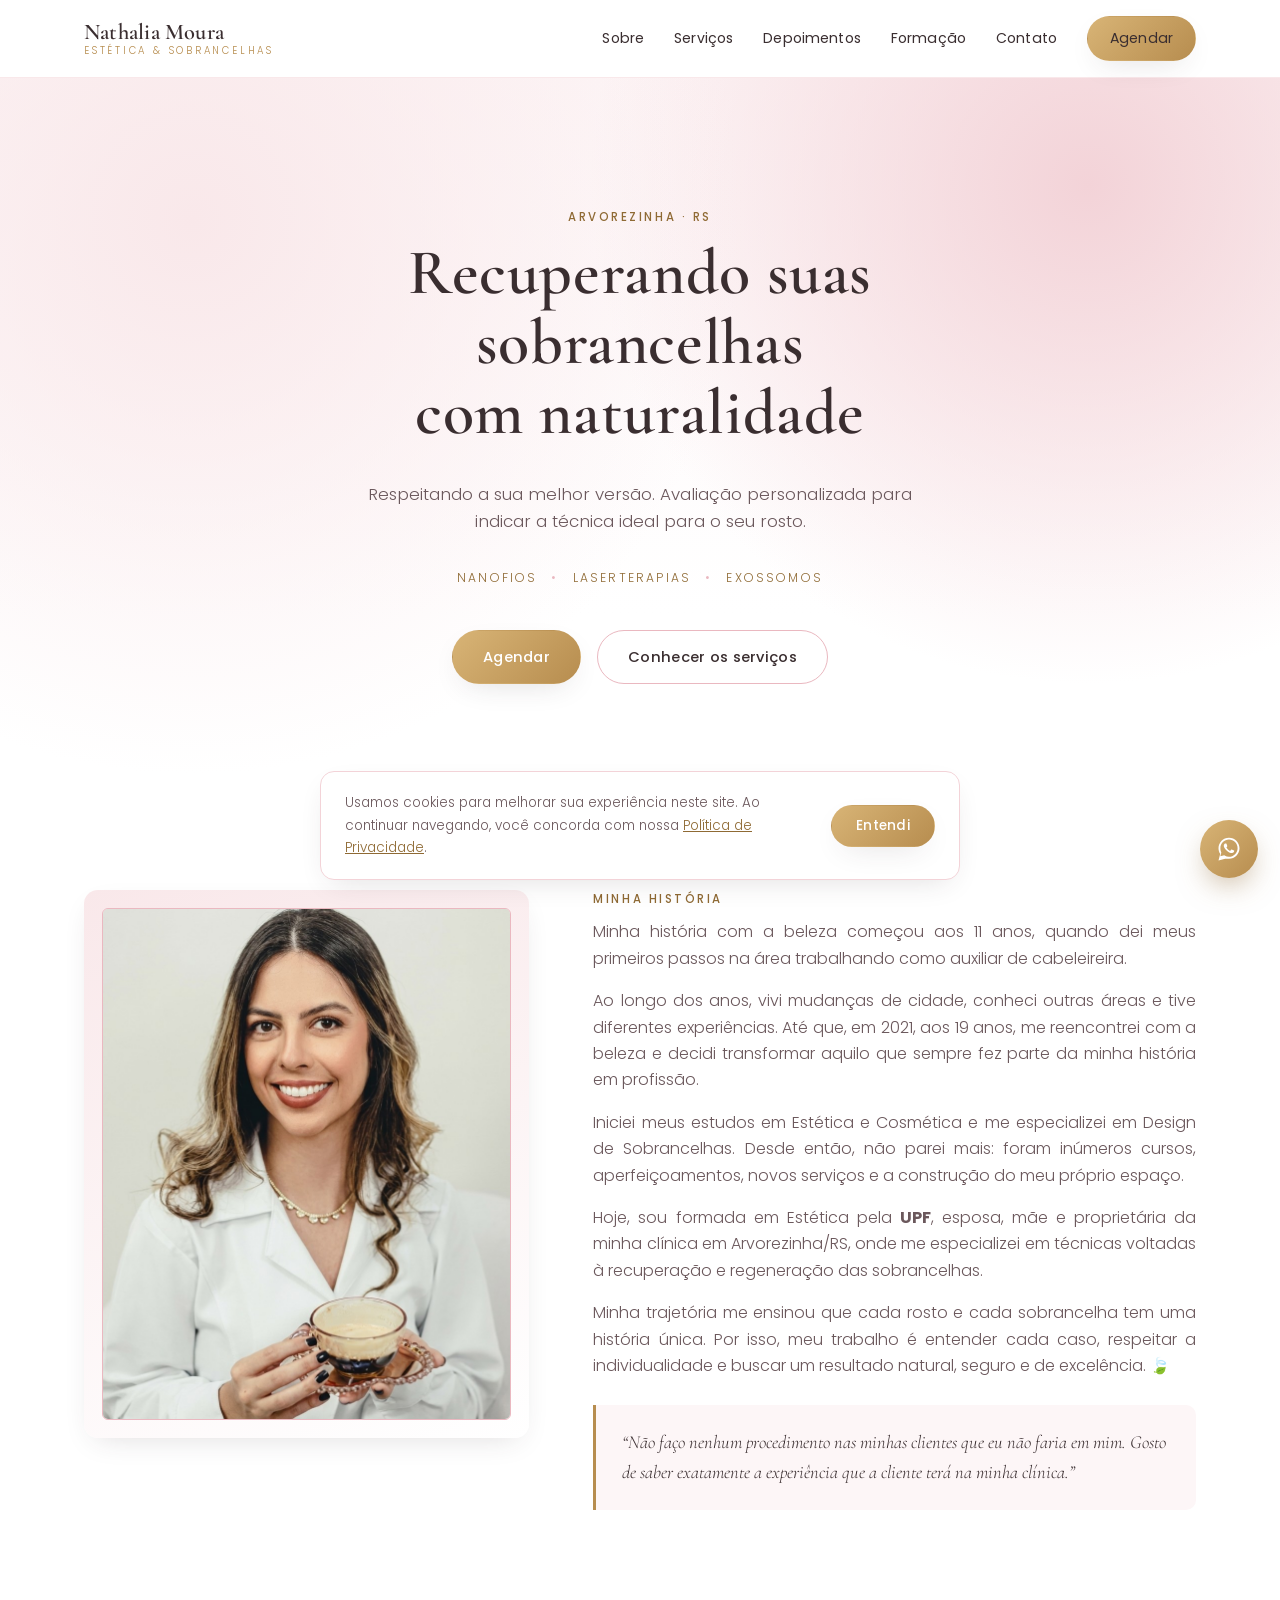
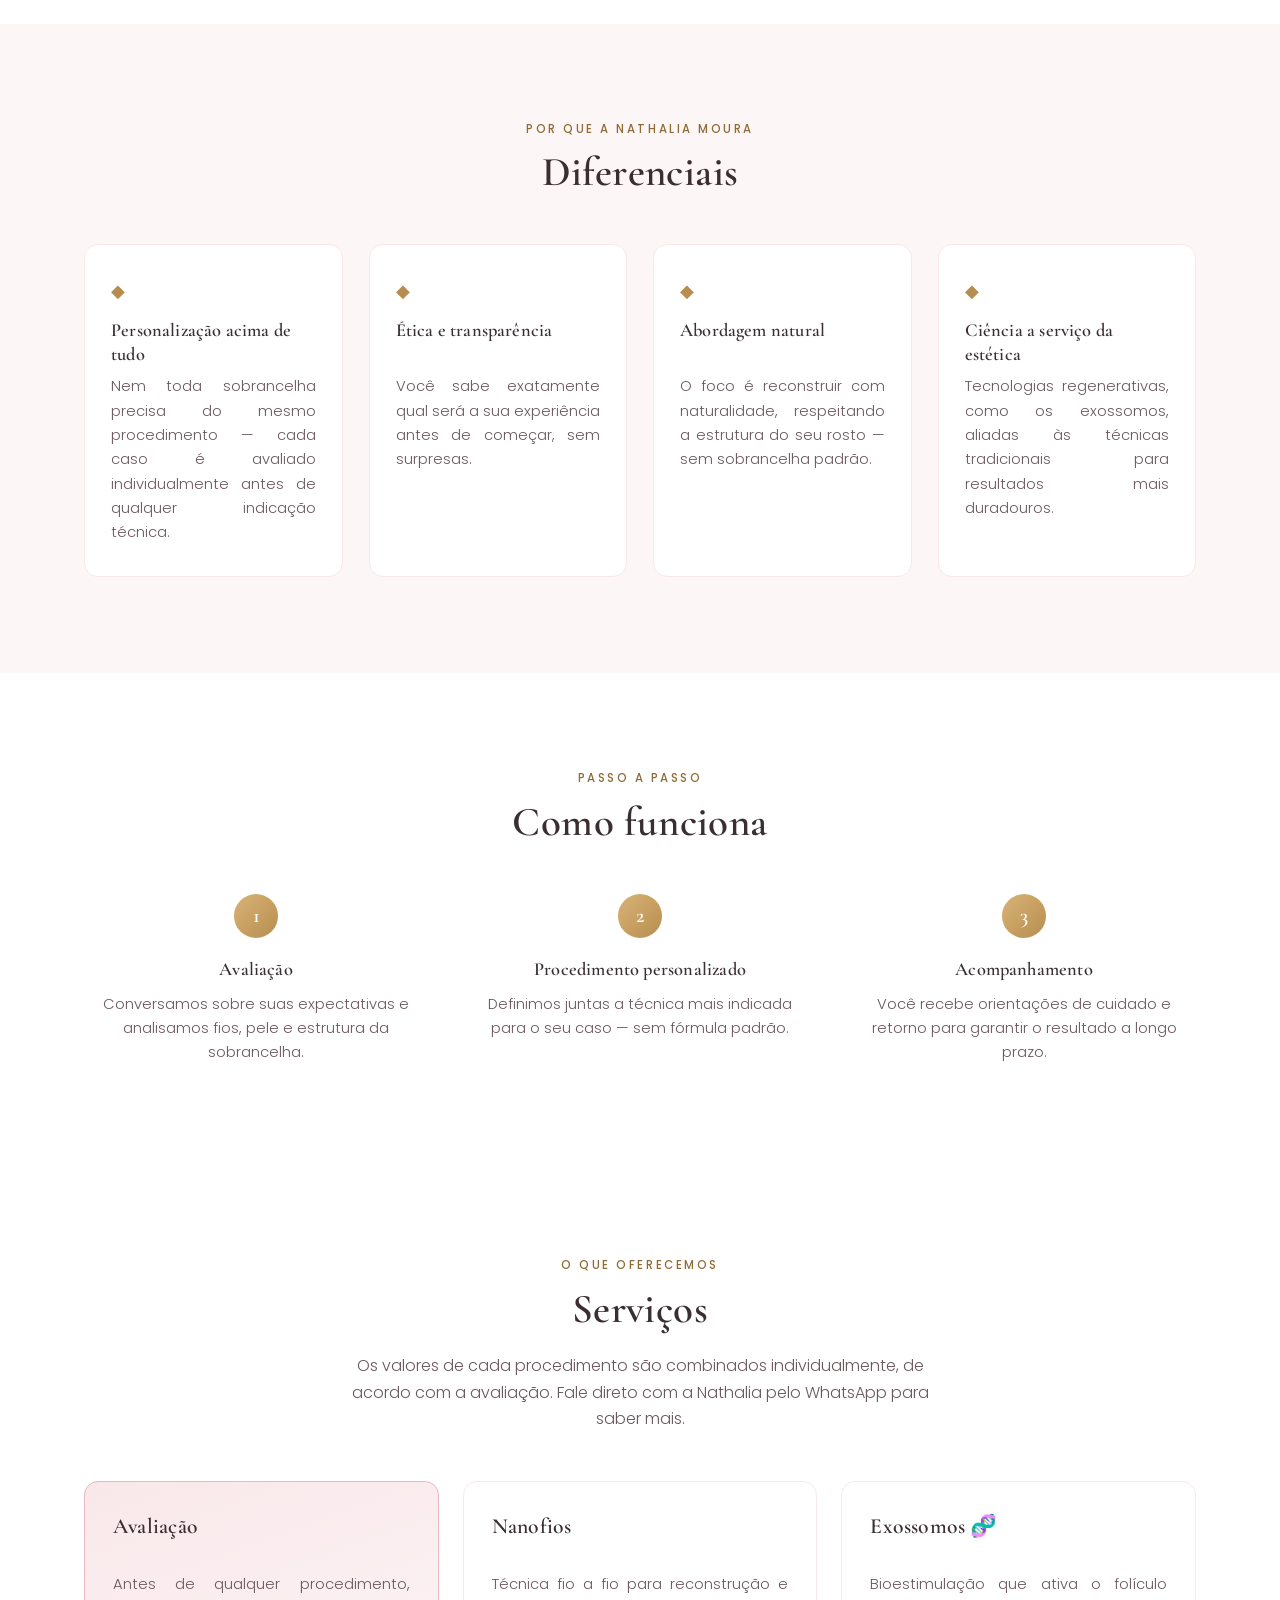
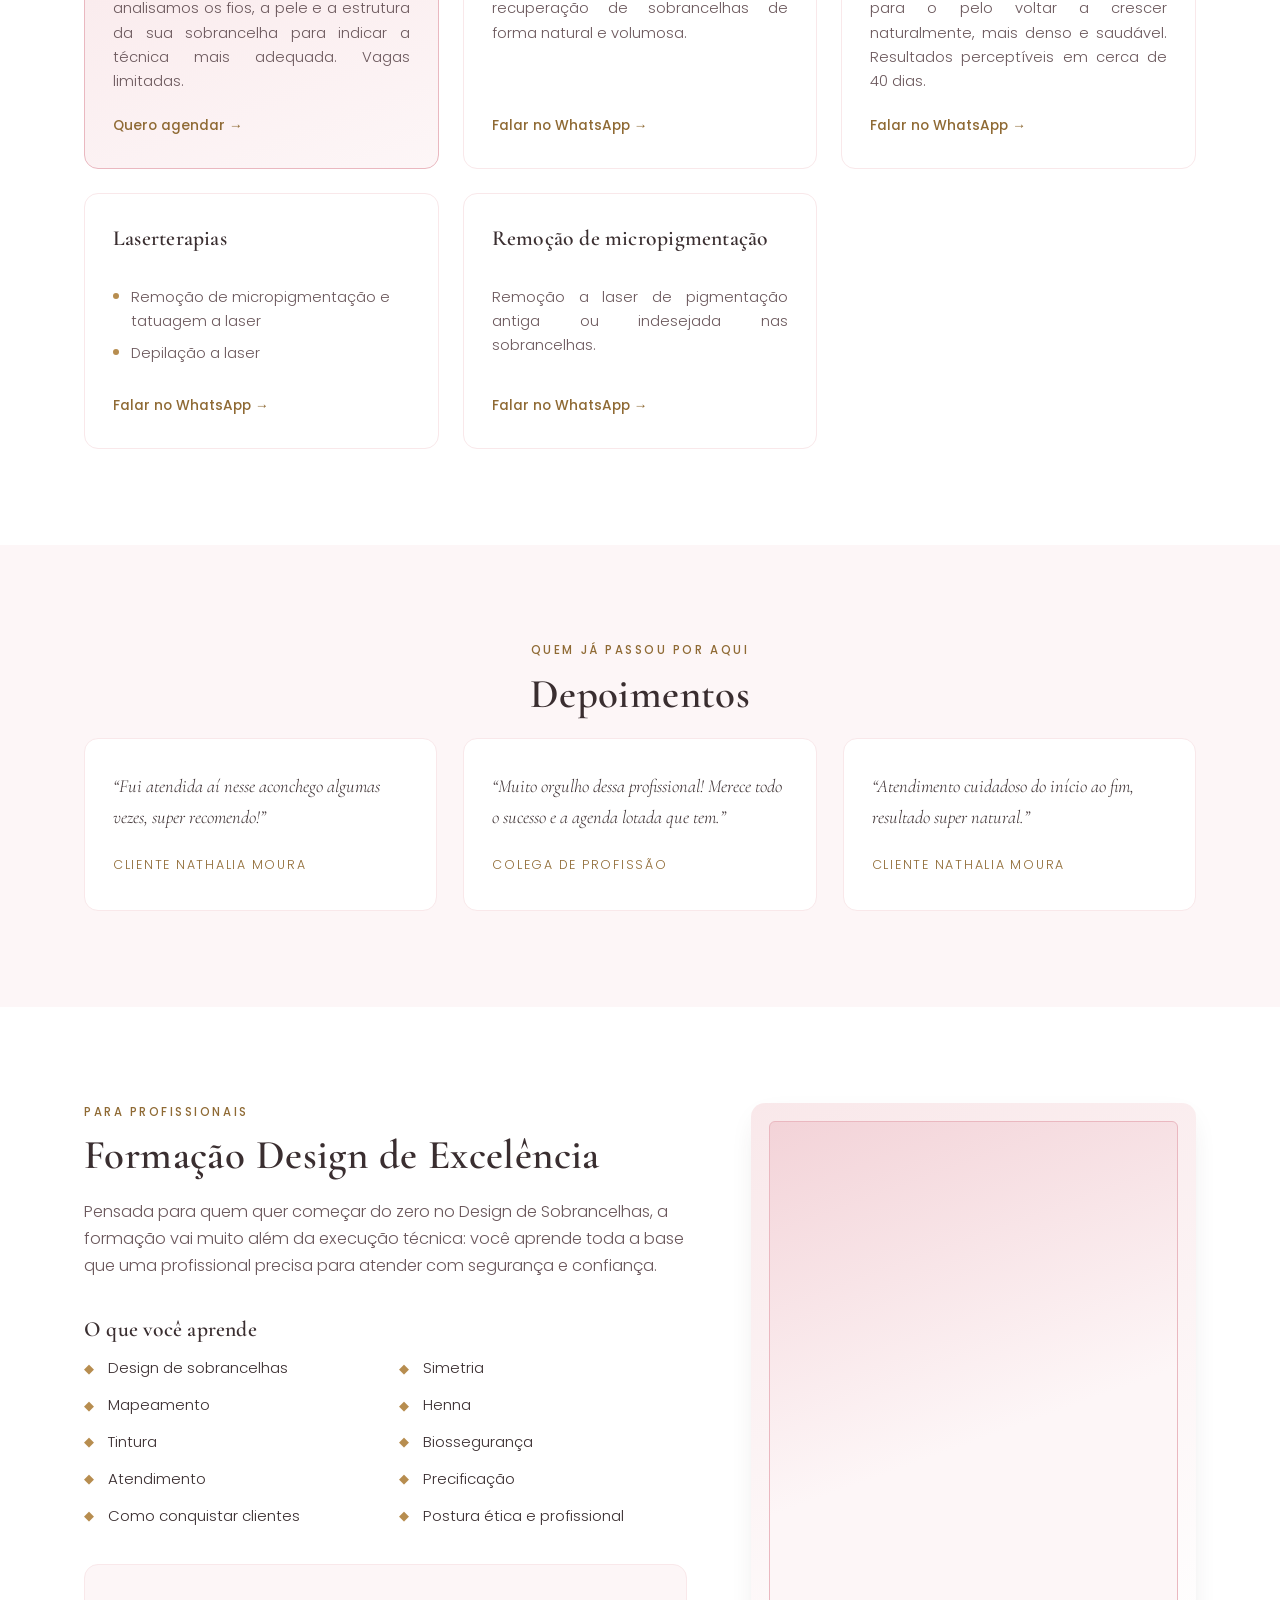
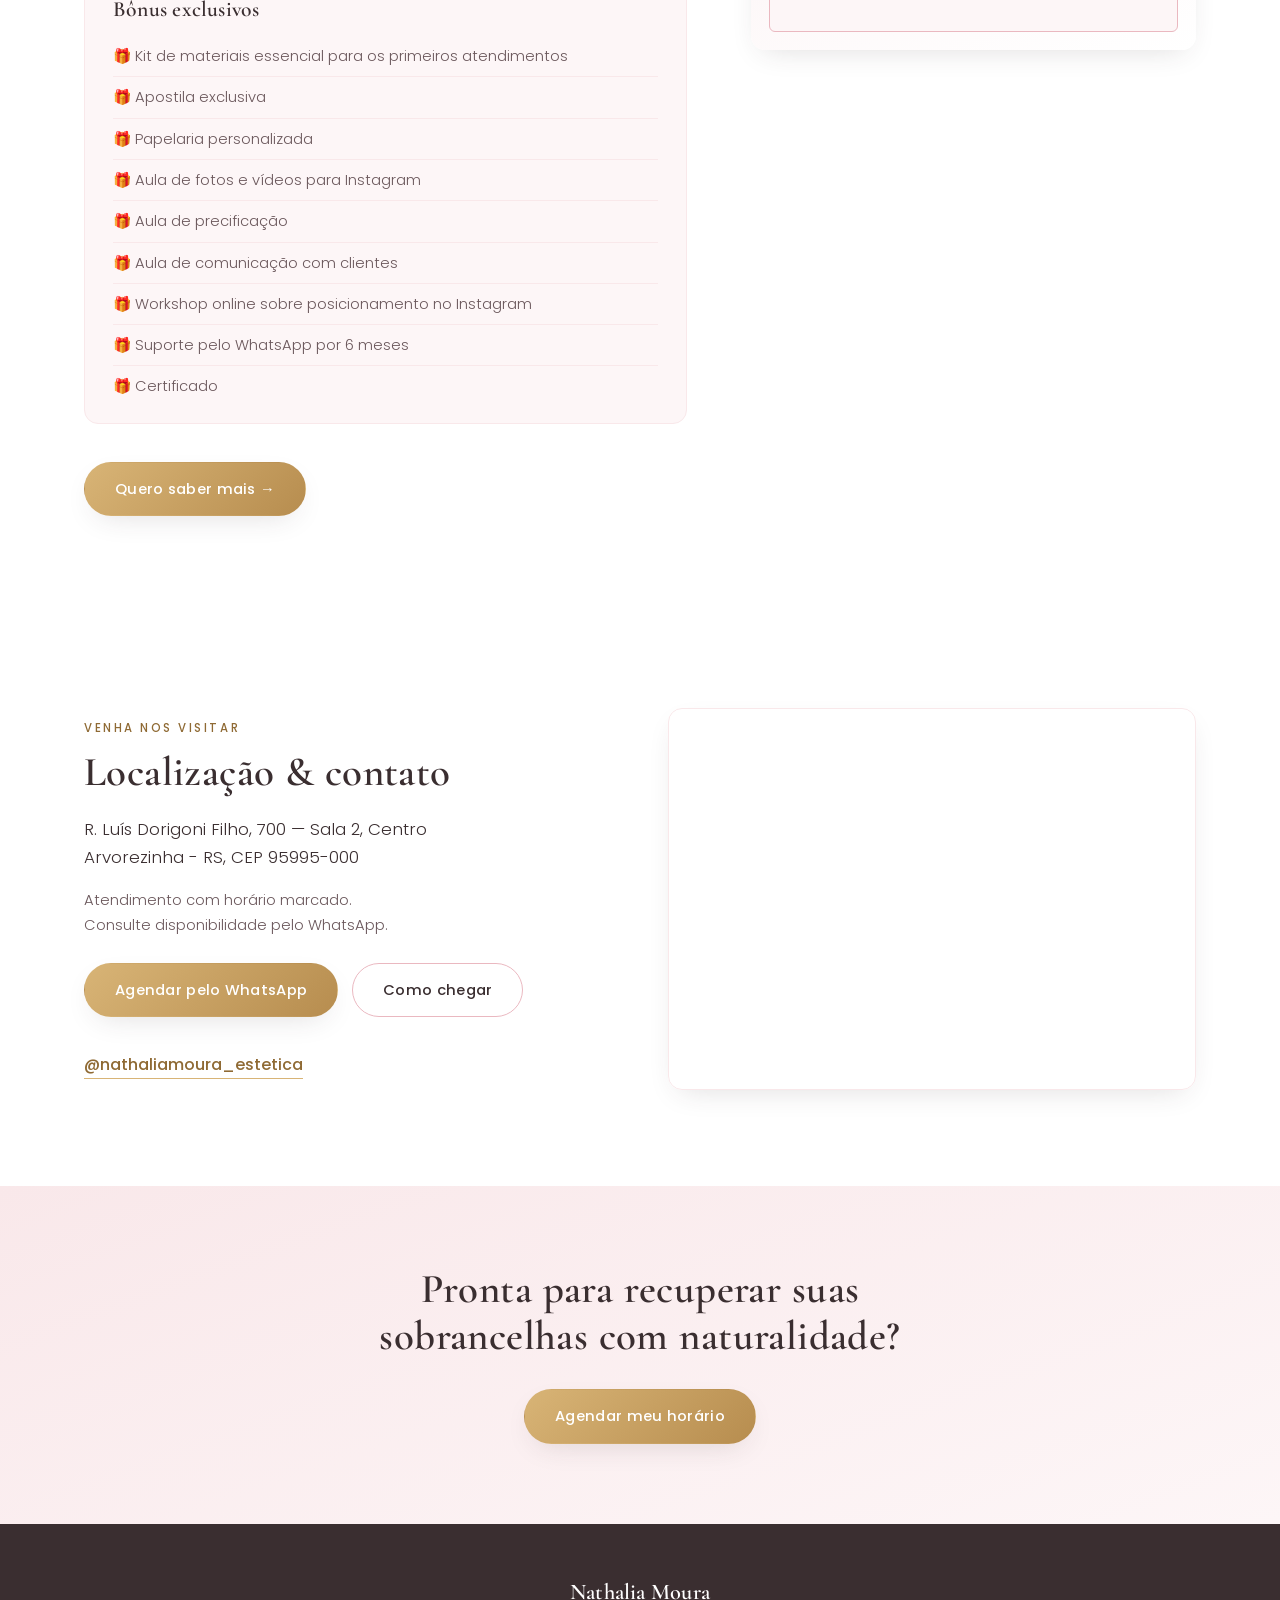
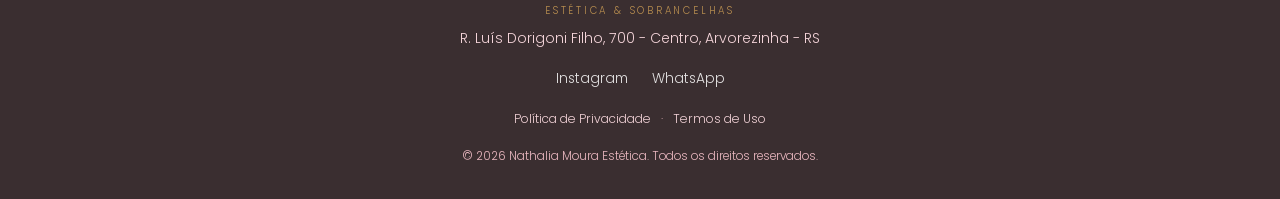
==== commit 96ab8ec5: "Adiciona seção "Formação" com conteúdo e estilos para curso de Design de Sobrancelhas" ====
--- a/index.html
+++ b/index.html
@@ -82,6 +82,7 @@
           <a href="#sobre">Sobre</a>
           <a href="#servicos">Serviços</a>
           <a href="#depoimentos">Depoimentos</a>
+          <a href="#formacao">Formação</a>
           <a href="#localizacao">Contato</a>
           <a href="#" class="btn btn-gold btn-nav js-whatsapp">Agendar</a>
         </nav>
@@ -356,6 +357,67 @@
               </p>
               <cite>Cliente Nathalia Moura</cite>
             </blockquote>
+          </div>
+        </div>
+      </section>
+
+      <!-- FORMAÇÃO (CURSO PARA PROFISSIONAIS) -->
+      <section id="formacao" class="section formacao">
+        <div class="container formacao-grid">
+          <div class="formacao-photo reveal">
+            <div class="ph-frame">
+              <!-- FOTO REAL AQUI: substituir images/formacao.jpg pela foto da Nathalia na formação -->
+              <div class="ph-block formacao-ph">
+                <img
+                  src="images/formacao.jpg"
+                  alt="Nathalia Moura ministrando a Formação Design de Excelência"
+                  class="formacao-img"
+                  onerror="this.hidden = true"
+                />
+              </div>
+            </div>
+          </div>
+
+          <div class="formacao-text reveal">
+            <p class="eyebrow">Para profissionais</p>
+            <h2>Formação Design de Excelência</h2>
+            <p class="formacao-lead">
+              Pensada para quem quer começar do zero no Design de Sobrancelhas,
+              a formação vai muito além da execução técnica: você aprende toda
+              a base que uma profissional precisa para atender com segurança e
+              confiança.
+            </p>
+
+            <h3>O que você aprende</h3>
+            <ul class="formacao-topics">
+              <li>Design de sobrancelhas</li>
+              <li>Simetria</li>
+              <li>Mapeamento</li>
+              <li>Henna</li>
+              <li>Tintura</li>
+              <li>Biossegurança</li>
+              <li>Atendimento</li>
+              <li>Precificação</li>
+              <li>Como conquistar clientes</li>
+              <li>Postura ética e profissional</li>
+            </ul>
+
+            <div class="formacao-bonus">
+              <h3>Bônus exclusivos</h3>
+              <ul>
+                <li>🎁 Kit de materiais essencial para os primeiros atendimentos</li>
+                <li>🎁 Apostila exclusiva</li>
+                <li>🎁 Papelaria personalizada</li>
+                <li>🎁 Aula de fotos e vídeos para Instagram</li>
+                <li>🎁 Aula de precificação</li>
+                <li>🎁 Aula de comunicação com clientes</li>
+                <li>🎁 Workshop online sobre posicionamento no Instagram</li>
+                <li>🎁 Suporte pelo WhatsApp por 6 meses</li>
+                <li>🎁 Certificado</li>
+              </ul>
+            </div>
+
+            <a href="#" class="btn btn-gold js-whatsapp">Quero saber mais →</a>
           </div>
         </div>
       </section>
--- a/css/styles.css
+++ b/css/styles.css
@@ -428,6 +428,65 @@
   letter-spacing: .14em;
   color: var(--gold-dark);
 }
+
+/* Formação ---------------------------------------------------------------- */
+.formacao-grid {
+  display: grid;
+  grid-template-columns: 1.15fr .85fr;
+  gap: 64px;
+  align-items: start;
+}
+.formacao-photo { order: 2; position: sticky; top: 110px; }
+.formacao-ph { position: relative; overflow: hidden; }
+.formacao-img {
+  position: absolute;
+  inset: 0;
+  width: 100%;
+  height: 100%;
+  object-fit: cover;
+  object-position: top center;
+}
+.formacao-lead { font-size: 1.02rem; }
+.formacao-text h3 { font-size: 1.35rem; margin-top: 2rem; }
+.formacao-topics {
+  margin: 0;
+  padding: 0;
+  list-style: none;
+  display: grid;
+  grid-template-columns: repeat(2, 1fr);
+  gap: 12px 28px;
+  font-size: .94rem;
+  color: var(--ink);
+}
+.formacao-topics li {
+  position: relative;
+  padding-left: 1.5rem;
+}
+.formacao-topics li::before {
+  content: '◆';
+  position: absolute;
+  left: 0;
+  top: .1em;
+  color: var(--gold);
+  font-size: .8rem;
+}
+.formacao-bonus {
+  margin: 2.2rem 0 2.4rem;
+  padding: 8px 28px 24px;
+  background: var(--blush-50);
+  border: 1px solid var(--blush-100);
+  border-radius: var(--radius);
+}
+.formacao-bonus h3 { margin-top: 1.2rem; }
+.formacao-bonus ul {
+  margin: 0;
+  padding: 0;
+  list-style: none;
+  font-size: .92rem;
+  color: var(--ink-soft);
+}
+.formacao-bonus li { padding: 8px 0; border-bottom: 1px solid var(--blush-100); }
+.formacao-bonus li:last-child { border-bottom: none; padding-bottom: 0; }
 
 /* Localização ---------------------------------------------------------------- */
 .loc-grid {
@@ -543,6 +602,8 @@
   .services-grid { grid-template-columns: repeat(2, 1fr); }
   .testimonials-grid { grid-template-columns: 1fr; }
   .sobre-grid { grid-template-columns: 1fr; }
+  .formacao-grid { grid-template-columns: 1fr; gap: 48px; }
+  .formacao-photo { order: 0; position: static; width: 100%; max-width: 480px; justify-self: center; }
   .loc-grid { grid-template-columns: 1fr; }
   .steps-grid { grid-template-columns: 1fr; gap: 32px; }
 }
@@ -567,6 +628,9 @@
   .nav-toggle { display: flex; }
 
   .cards-grid, .services-grid { grid-template-columns: 1fr; }
+  .formacao-topics { grid-template-columns: 1fr; }
+  .formacao-bonus { padding: 4px 20px 20px; }
+  .formacao-text .btn { width: 100%; }
   .section { padding: 72px 0; }
   .hero { padding: 100px 0 80px; }
   .hero-pillars { letter-spacing: .1em; font-size: .7rem; }
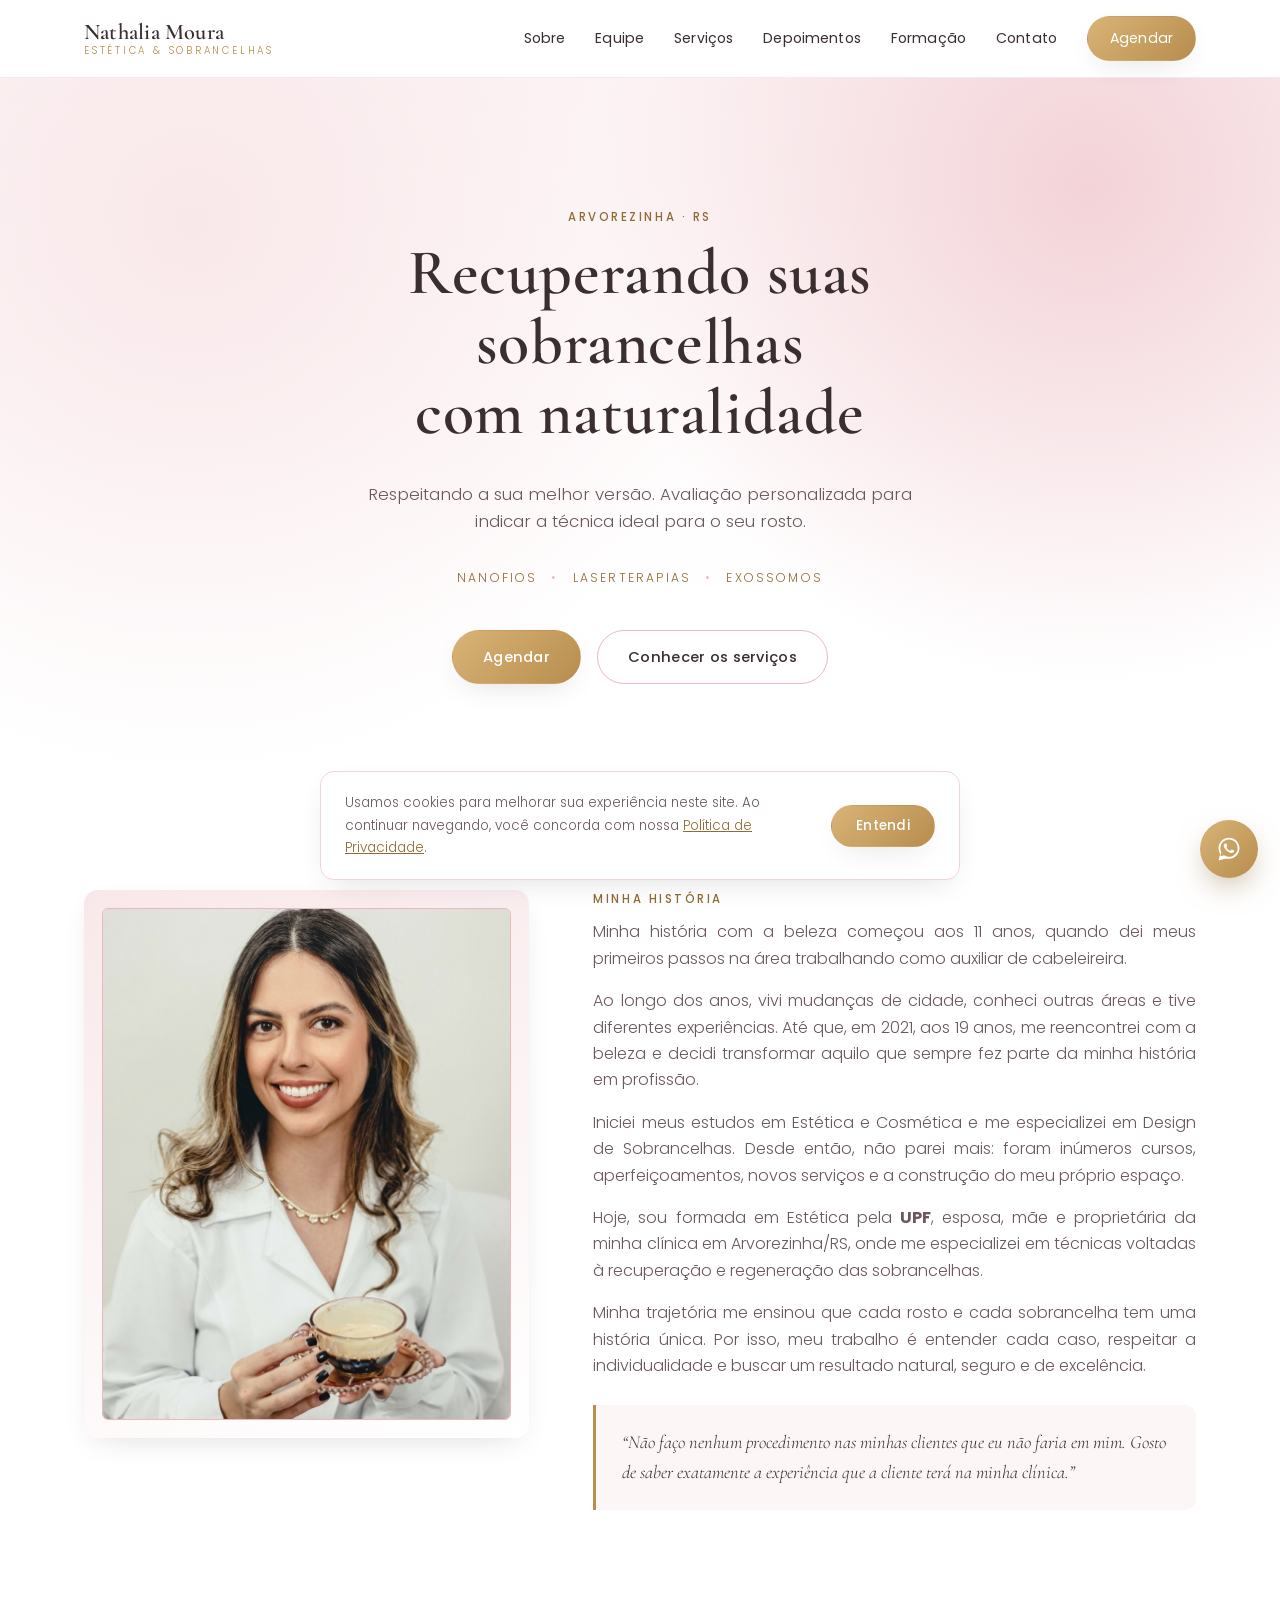
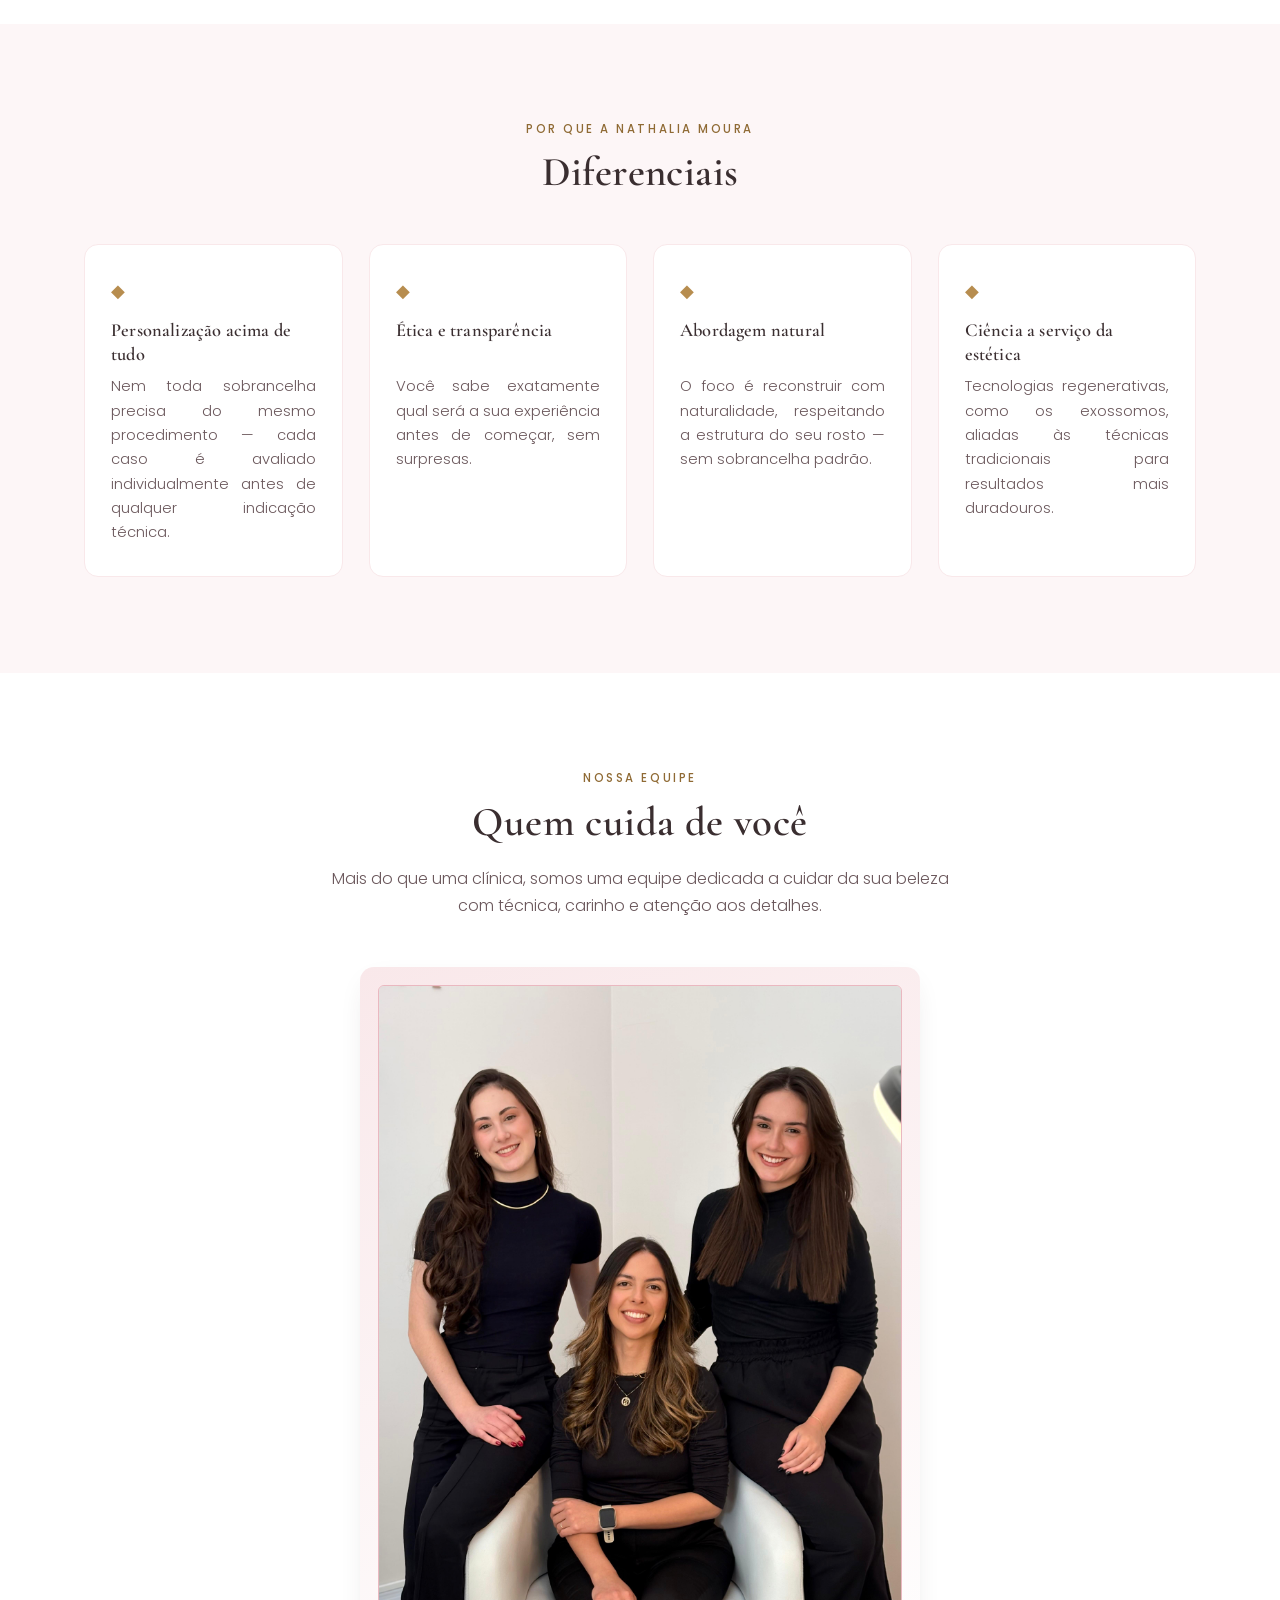
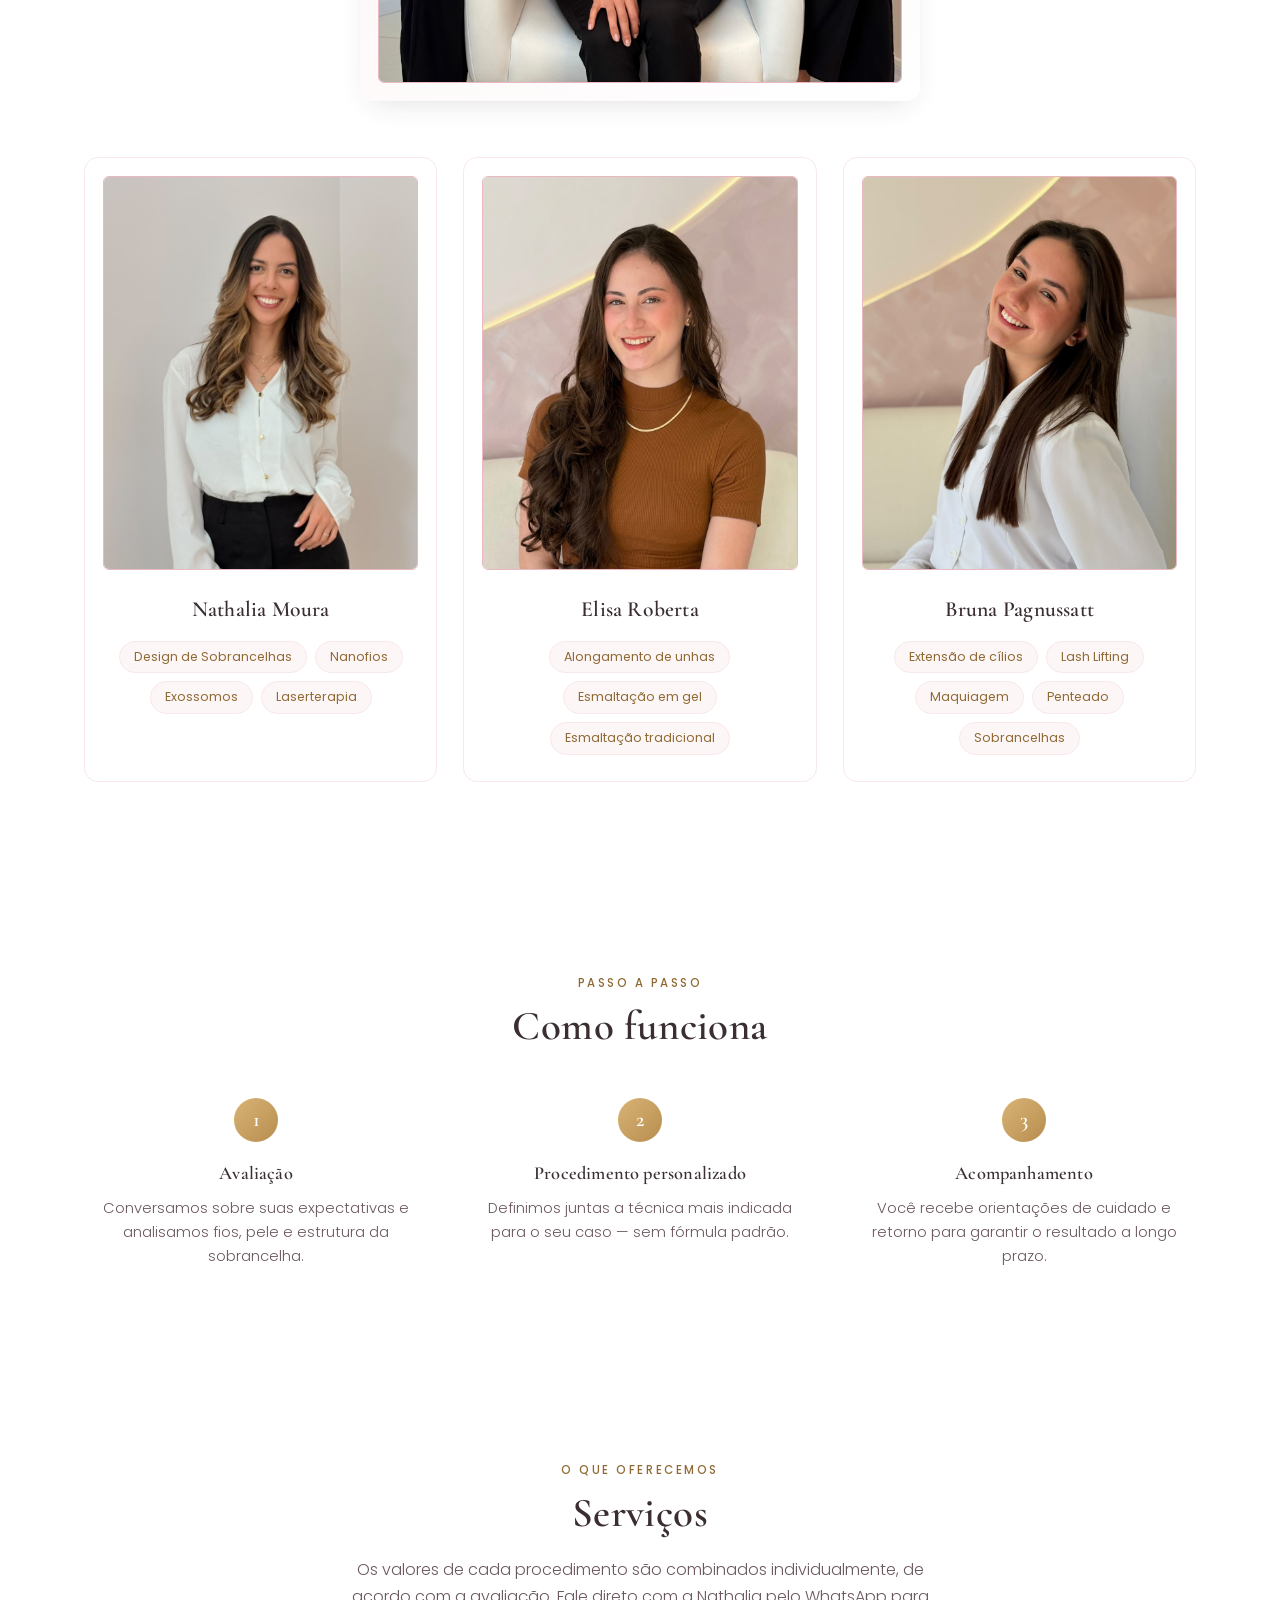
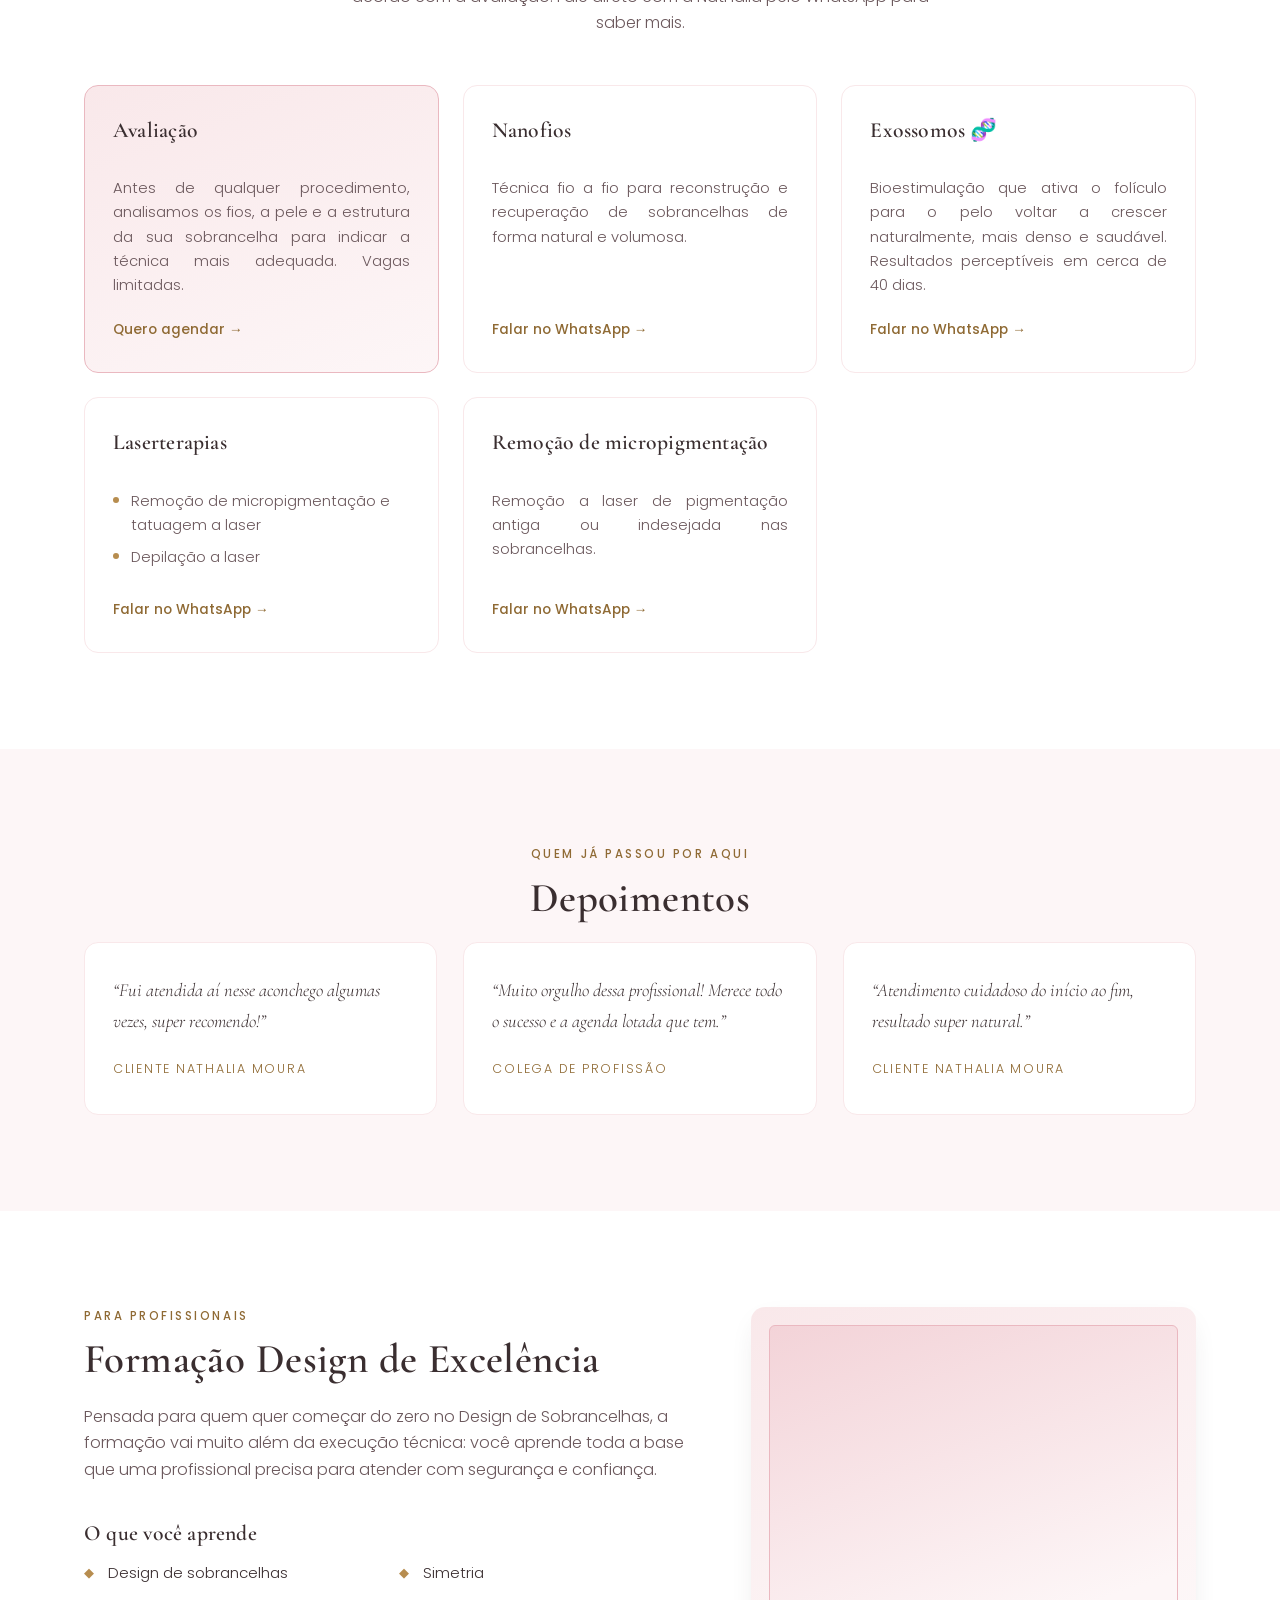
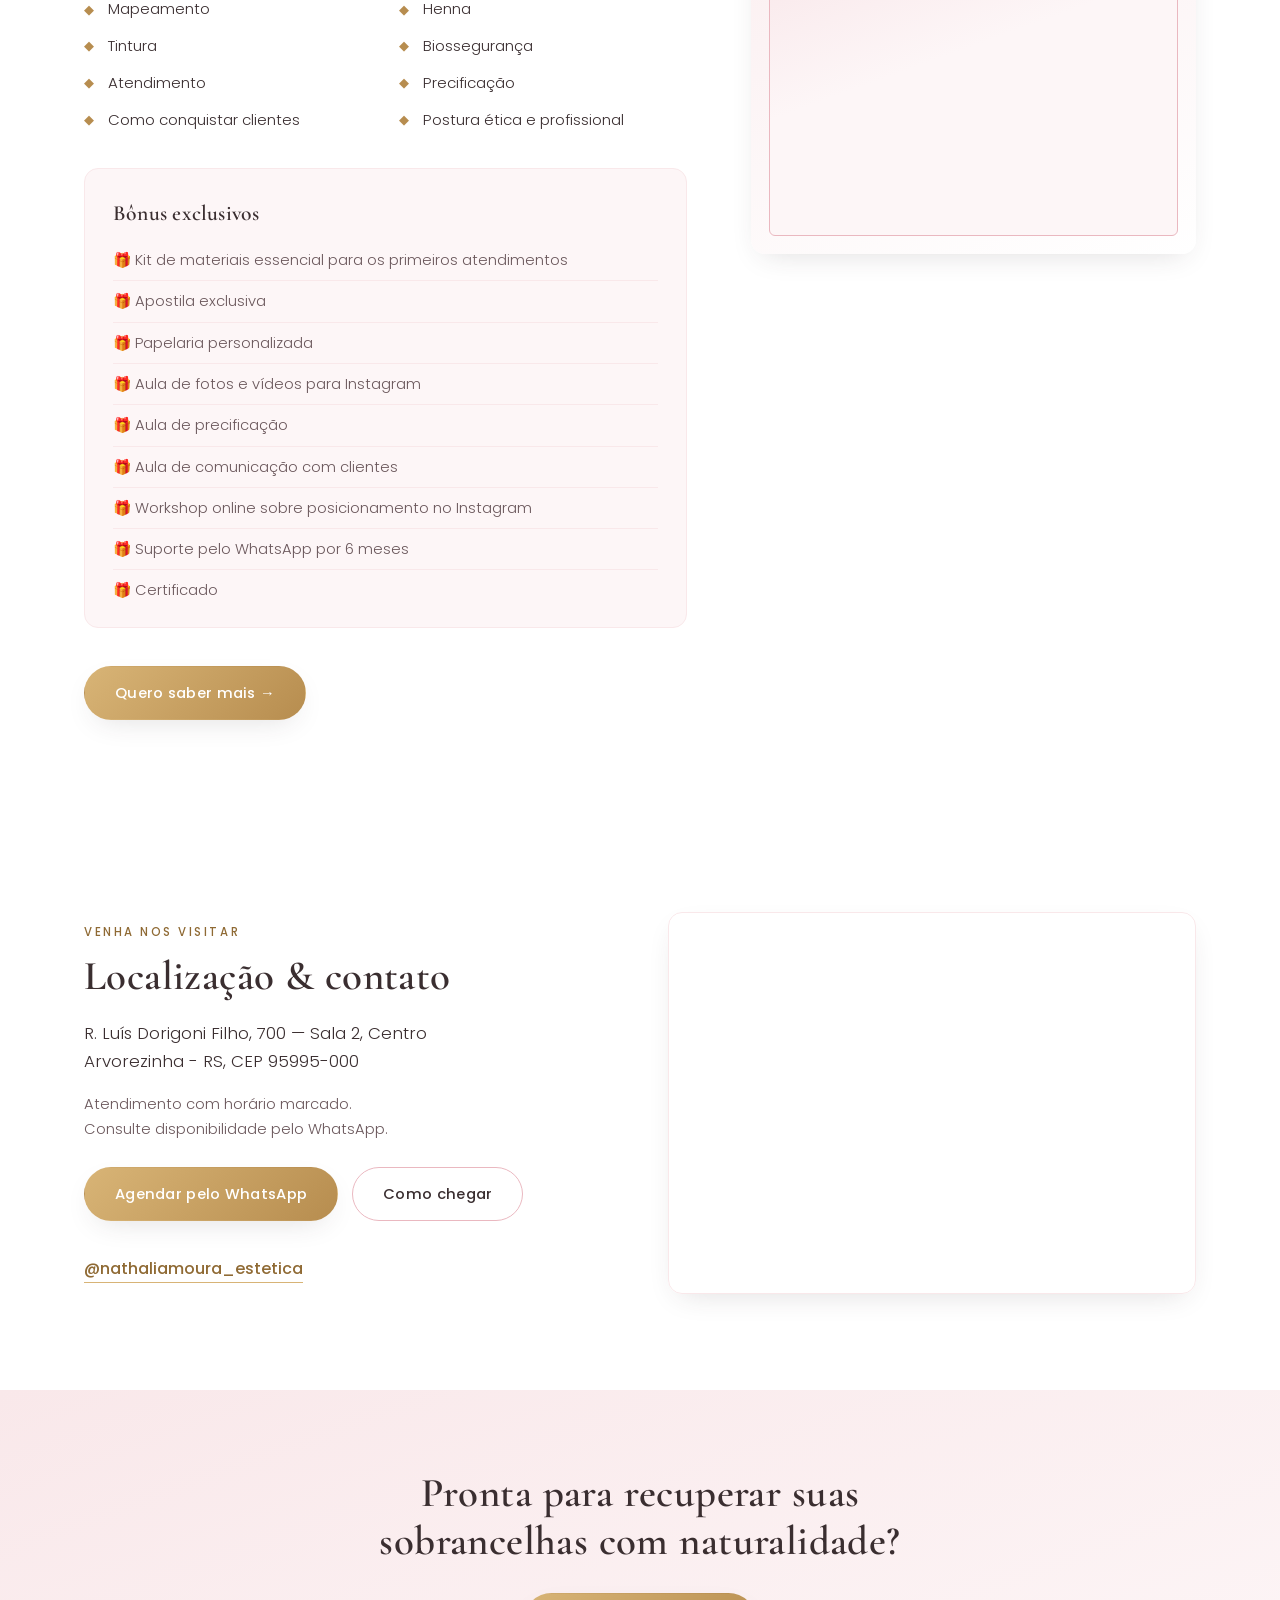
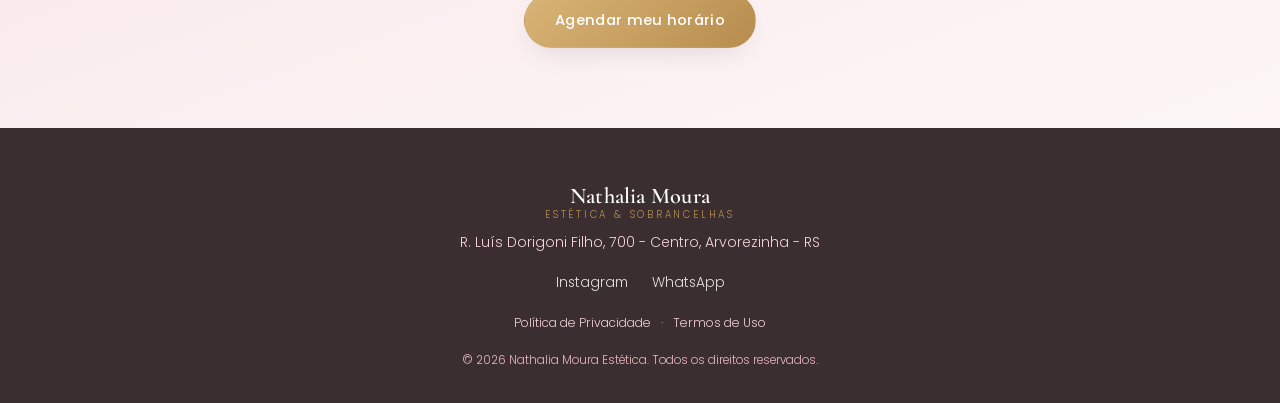
==== commit e84a2980: "Refactor code structure for improved readability and maintainability" ====
--- a/index.html
+++ b/index.html
@@ -80,6 +80,7 @@
 
         <nav class="nav" id="mainNav">
           <a href="#sobre">Sobre</a>
+          <a href="#equipe">Equipe</a>
           <a href="#servicos">Serviços</a>
           <a href="#depoimentos">Depoimentos</a>
           <a href="#formacao">Formação</a>
@@ -149,28 +150,28 @@
               cabeleireira.
             </p>
             <p>
-              Ao longo dos anos, vivi mudanças de cidade, conheci outras áreas
-              e tive diferentes experiências. Até que, em 2021, aos 19 anos,
-              me reencontrei com a beleza e decidi transformar aquilo que
-              sempre fez parte da minha história em profissão.
+              Ao longo dos anos, vivi mudanças de cidade, conheci outras áreas e
+              tive diferentes experiências. Até que, em 2021, aos 19 anos, me
+              reencontrei com a beleza e decidi transformar aquilo que sempre
+              fez parte da minha história em profissão.
             </p>
             <p>
-              Iniciei meus estudos em Estética e Cosmética e me especializei
-              em Design de Sobrancelhas. Desde então, não parei mais: foram
+              Iniciei meus estudos em Estética e Cosmética e me especializei em
+              Design de Sobrancelhas. Desde então, não parei mais: foram
               inúmeros cursos, aperfeiçoamentos, novos serviços e a construção
               do meu próprio espaço.
             </p>
             <p>
               Hoje, sou formada em Estética pela <strong>UPF</strong>, esposa,
               mãe e proprietária da minha clínica em Arvorezinha/RS, onde me
-              especializei em técnicas voltadas à recuperação e regeneração
-              das sobrancelhas.
+              especializei em técnicas voltadas à recuperação e regeneração das
+              sobrancelhas.
             </p>
             <p>
-              Minha trajetória me ensinou que cada rosto e cada sobrancelha
-              tem uma história única. Por isso, meu trabalho é entender cada
-              caso, respeitar a individualidade e buscar um resultado natural,
-              seguro e de excelência. 🍃
+              Minha trajetória me ensinou que cada rosto e cada sobrancelha tem
+              uma história única. Por isso, meu trabalho é entender cada caso,
+              respeitar a individualidade e buscar um resultado natural, seguro
+              e de excelência.
             </p>
             <p class="sobre-quote">
               &ldquo;Não faço nenhum procedimento nas minhas clientes que eu não
@@ -220,6 +221,87 @@
                 técnicas tradicionais para resultados mais duradouros.
               </p>
             </div>
+          </div>
+        </div>
+      </section>
+
+      <!-- EQUIPE -->
+      <section id="equipe" class="section equipe">
+        <div class="container">
+          <p class="eyebrow center">Nossa equipe</p>
+          <h2 class="center">Quem cuida de você</h2>
+          <p class="section-lead center">
+            Mais do que uma clínica, somos uma equipe dedicada a cuidar da sua
+            beleza com técnica, carinho e atenção aos detalhes.
+          </p>
+
+          <div class="equipe-photo reveal">
+            <div class="ph-frame">
+              <img
+                src="images/equipe/nossa_equipe.jpeg"
+                alt="Equipe da clínica: Elisa Roberta, Nathalia Moura e Bruna Pagnussatt"
+                class="equipe-group-img"
+                loading="lazy"
+              />
+            </div>
+          </div>
+
+          <div class="team-grid reveal">
+            <article class="team-card">
+              <img
+                src="images/equipe/Nathalia_Moura.jpeg"
+                alt="Nathalia Moura"
+                class="team-img"
+                style="--focus: 15%"
+                loading="lazy"
+              />
+              <div class="team-body">
+                <h3>Nathalia Moura</h3>
+                <ul class="team-tags">
+                  <li>Design de Sobrancelhas</li>
+                  <li>Nanofios</li>
+                  <li>Exossomos</li>
+                  <li>Laserterapia</li>
+                </ul>
+              </div>
+            </article>
+
+            <article class="team-card">
+              <img
+                src="images/equipe/Elisa_Roberta.jfif"
+                alt="Elisa Roberta"
+                class="team-img"
+                loading="lazy"
+              />
+              <div class="team-body">
+                <h3>Elisa Roberta</h3>
+                <ul class="team-tags">
+                  <li>Alongamento de unhas</li>
+                  <li>Esmaltação em gel</li>
+                  <li>Esmaltação tradicional</li>
+                </ul>
+              </div>
+            </article>
+
+            <article class="team-card">
+              <img
+                src="images/equipe/Bruna_Pagnussatt.jpeg"
+                alt="Bruna Pagnussatt"
+                class="team-img"
+                style="--focus: 25%"
+                loading="lazy"
+              />
+              <div class="team-body">
+                <h3>Bruna Pagnussatt</h3>
+                <ul class="team-tags">
+                  <li>Extensão de cílios</li>
+                  <li>Lash Lifting</li>
+                  <li>Maquiagem</li>
+                  <li>Penteado</li>
+                  <li>Sobrancelhas</li>
+                </ul>
+              </div>
+            </article>
           </div>
         </div>
       </section>
@@ -383,8 +465,8 @@
             <h2>Formação Design de Excelência</h2>
             <p class="formacao-lead">
               Pensada para quem quer começar do zero no Design de Sobrancelhas,
-              a formação vai muito além da execução técnica: você aprende toda
-              a base que uma profissional precisa para atender com segurança e
+              a formação vai muito além da execução técnica: você aprende toda a
+              base que uma profissional precisa para atender com segurança e
               confiança.
             </p>
 
@@ -405,7 +487,9 @@
             <div class="formacao-bonus">
               <h3>Bônus exclusivos</h3>
               <ul>
-                <li>🎁 Kit de materiais essencial para os primeiros atendimentos</li>
+                <li>
+                  🎁 Kit de materiais essencial para os primeiros atendimentos
+                </li>
                 <li>🎁 Apostila exclusiva</li>
                 <li>🎁 Papelaria personalizada</li>
                 <li>🎁 Aula de fotos e vídeos para Instagram</li>
--- a/css/styles.css
+++ b/css/styles.css
@@ -171,6 +171,7 @@
   transition: width .25s ease;
 }
 .nav a:not(.btn):hover::after { width: 100%; }
+.nav a.btn-gold { color: var(--white); }
 
 .nav-toggle {
   display: none;
@@ -303,6 +304,61 @@
   -webkit-hyphens: auto;
   -ms-hyphens: auto;
   hyphens: auto;
+}
+
+/* Equipe ---------------------------------------------------------------- */
+.equipe-photo { max-width: 560px; margin: 0 auto; }
+.equipe-group-img {
+  display: block;
+  width: 100%;
+  height: auto;
+  border-radius: calc(var(--radius) - 8px);
+  border: 1px solid var(--blush-300);
+}
+.team-grid {
+  margin-top: 3.5rem;
+  display: grid;
+  grid-template-columns: repeat(3, 1fr);
+  gap: 26px;
+}
+.team-card {
+  display: flex;
+  flex-direction: column;
+  background: var(--white);
+  border: 1px solid var(--blush-100);
+  border-radius: var(--radius);
+  padding: 18px;
+  transition: transform .25s ease, box-shadow .25s ease, border-color .25s ease;
+}
+.team-card:hover { transform: translateY(-4px); box-shadow: var(--shadow-soft); border-color: var(--blush-300); }
+.team-img {
+  display: block;
+  width: 100%;
+  aspect-ratio: 4 / 5;
+  object-fit: cover;
+  object-position: center var(--focus, top);
+  border-radius: calc(var(--radius) - 8px);
+  border: 1px solid var(--blush-300);
+}
+.team-body { padding: 22px 8px 8px; text-align: center; }
+.team-body h3 { font-size: 1.35rem; margin-bottom: .8rem; }
+.team-tags {
+  margin: 0;
+  padding: 0;
+  list-style: none;
+  display: flex;
+  flex-wrap: wrap;
+  justify-content: center;
+  gap: 8px;
+}
+.team-tags li {
+  padding: 5px 14px;
+  border-radius: 999px;
+  background: var(--blush-50);
+  border: 1px solid var(--blush-100);
+  color: var(--gold-dark);
+  font-size: .78rem;
+  font-weight: 400;
 }
 
 /* Como Funciona ---------------------------------------------------------------- */
@@ -597,18 +653,25 @@
 .reveal.is-visible { opacity: 1; transform: translateY(0); }
 
 /* Responsive ---------------------------------------------------------------- */
+@media (max-width: 1060px) {
+  .nav { gap: 20px; }
+  .brand { white-space: nowrap; }
+}
+
 @media (max-width: 900px) {
   .cards-grid { grid-template-columns: repeat(2, 1fr); }
   .services-grid { grid-template-columns: repeat(2, 1fr); }
   .testimonials-grid { grid-template-columns: 1fr; }
   .sobre-grid { grid-template-columns: 1fr; }
+  .team-grid { gap: 18px; }
   .formacao-grid { grid-template-columns: 1fr; gap: 48px; }
   .formacao-photo { order: 0; position: static; width: 100%; max-width: 480px; justify-self: center; }
   .loc-grid { grid-template-columns: 1fr; }
   .steps-grid { grid-template-columns: 1fr; gap: 32px; }
 }
 
-@media (max-width: 760px) {
+/* Menu hambúrguer a partir de 900px (6 links não cabem lado a lado abaixo disso) */
+@media (max-width: 900px) {
   .nav {
     position: absolute;
     top: 100%; left: 0; right: 0;
@@ -626,8 +689,11 @@
   .nav a { width: 100%; padding: 16px 24px; border-top: 1px solid var(--blush-50); }
   .nav a.btn { margin: 16px 24px; width: calc(100% - 48px); }
   .nav-toggle { display: flex; }
-
+}
+
+@media (max-width: 760px) {
   .cards-grid, .services-grid { grid-template-columns: 1fr; }
+  .team-grid { grid-template-columns: 1fr; max-width: 420px; margin-left: auto; margin-right: auto; }
   .formacao-topics { grid-template-columns: 1fr; }
   .formacao-bonus { padding: 4px 20px 20px; }
   .formacao-text .btn { width: 100%; }
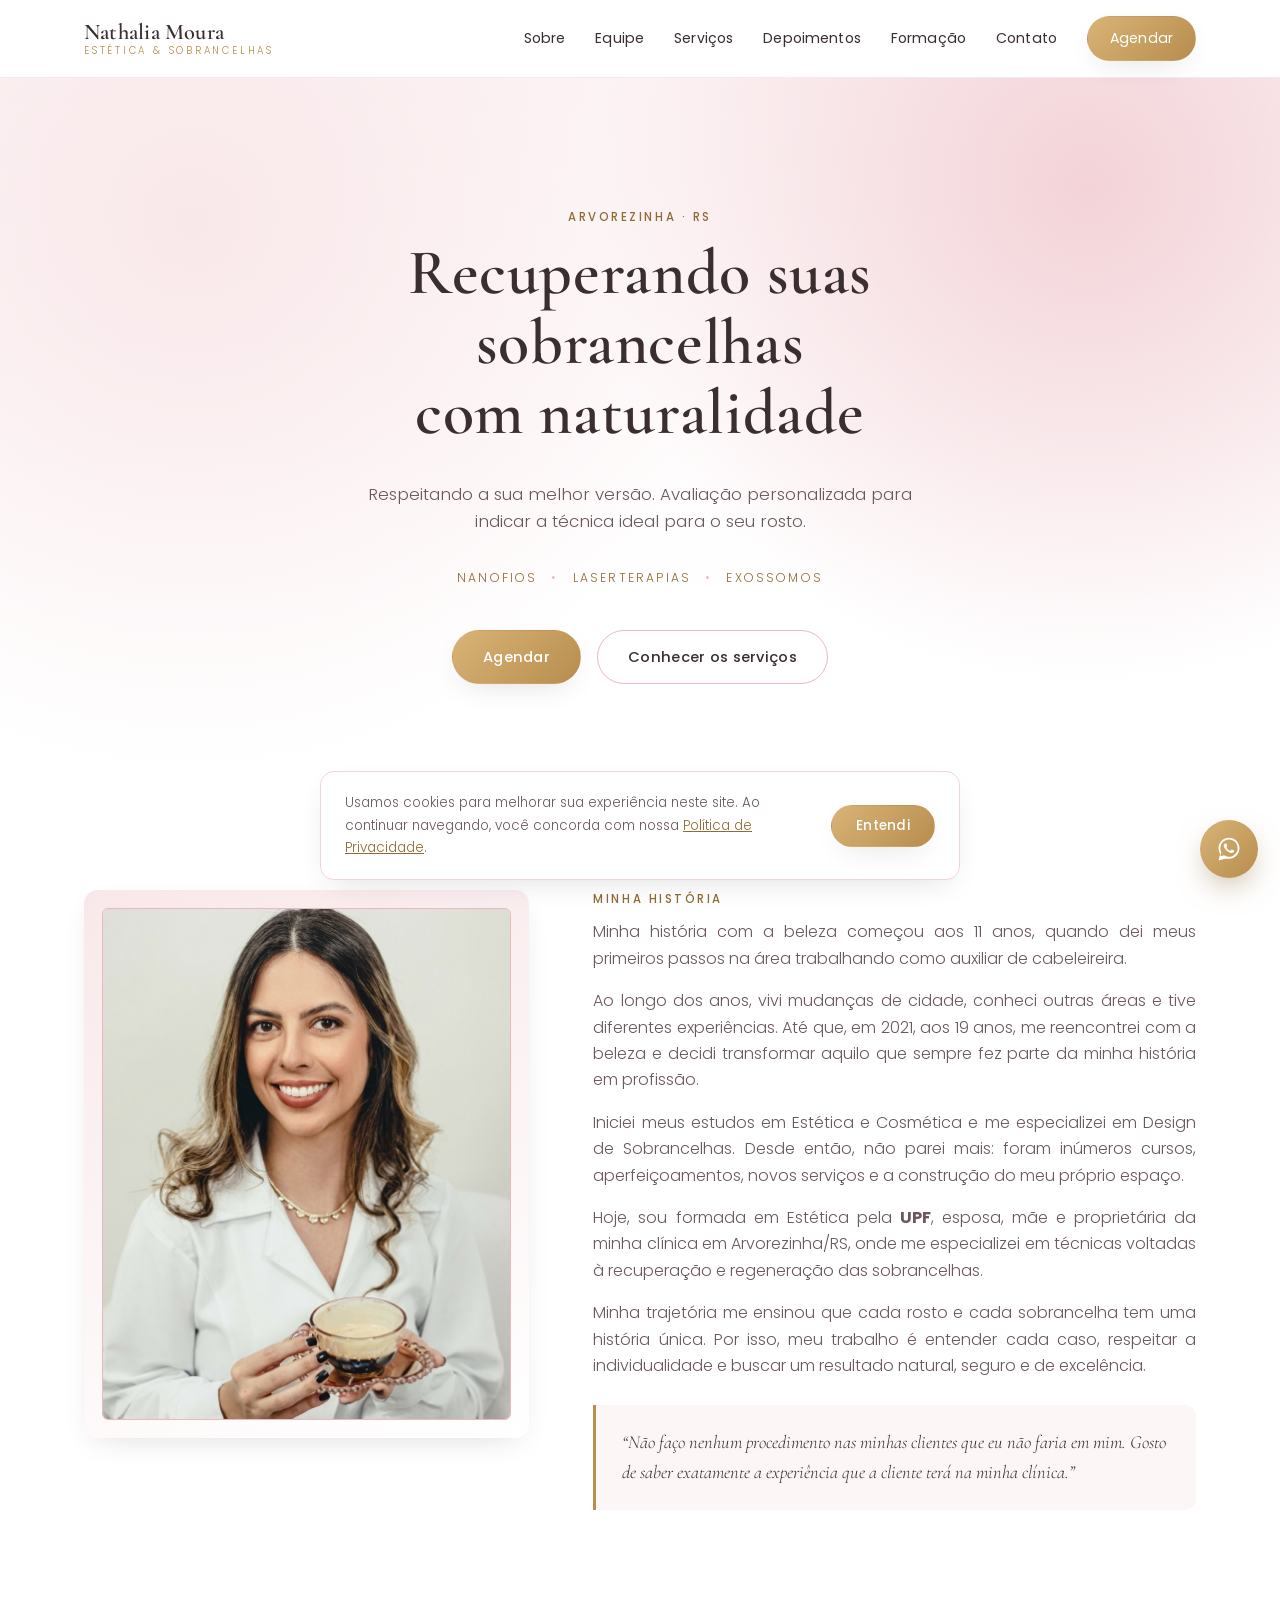
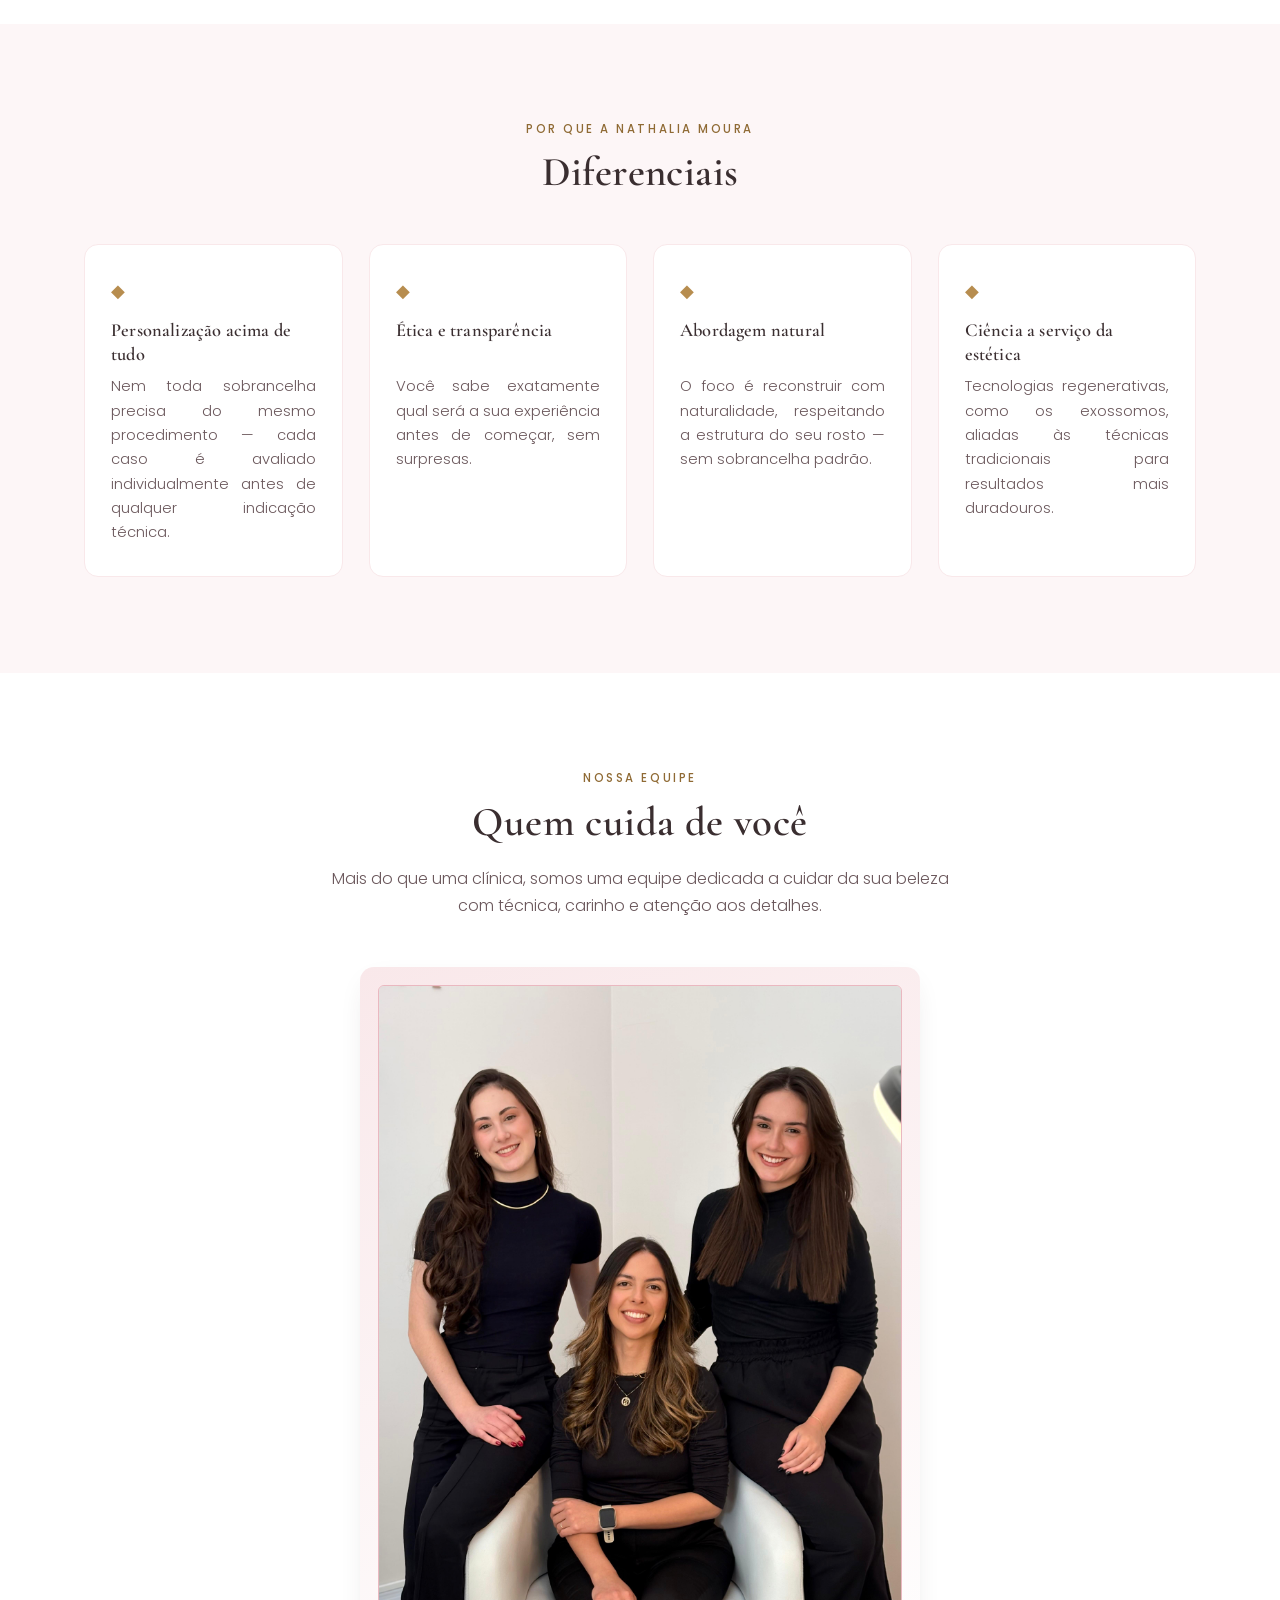
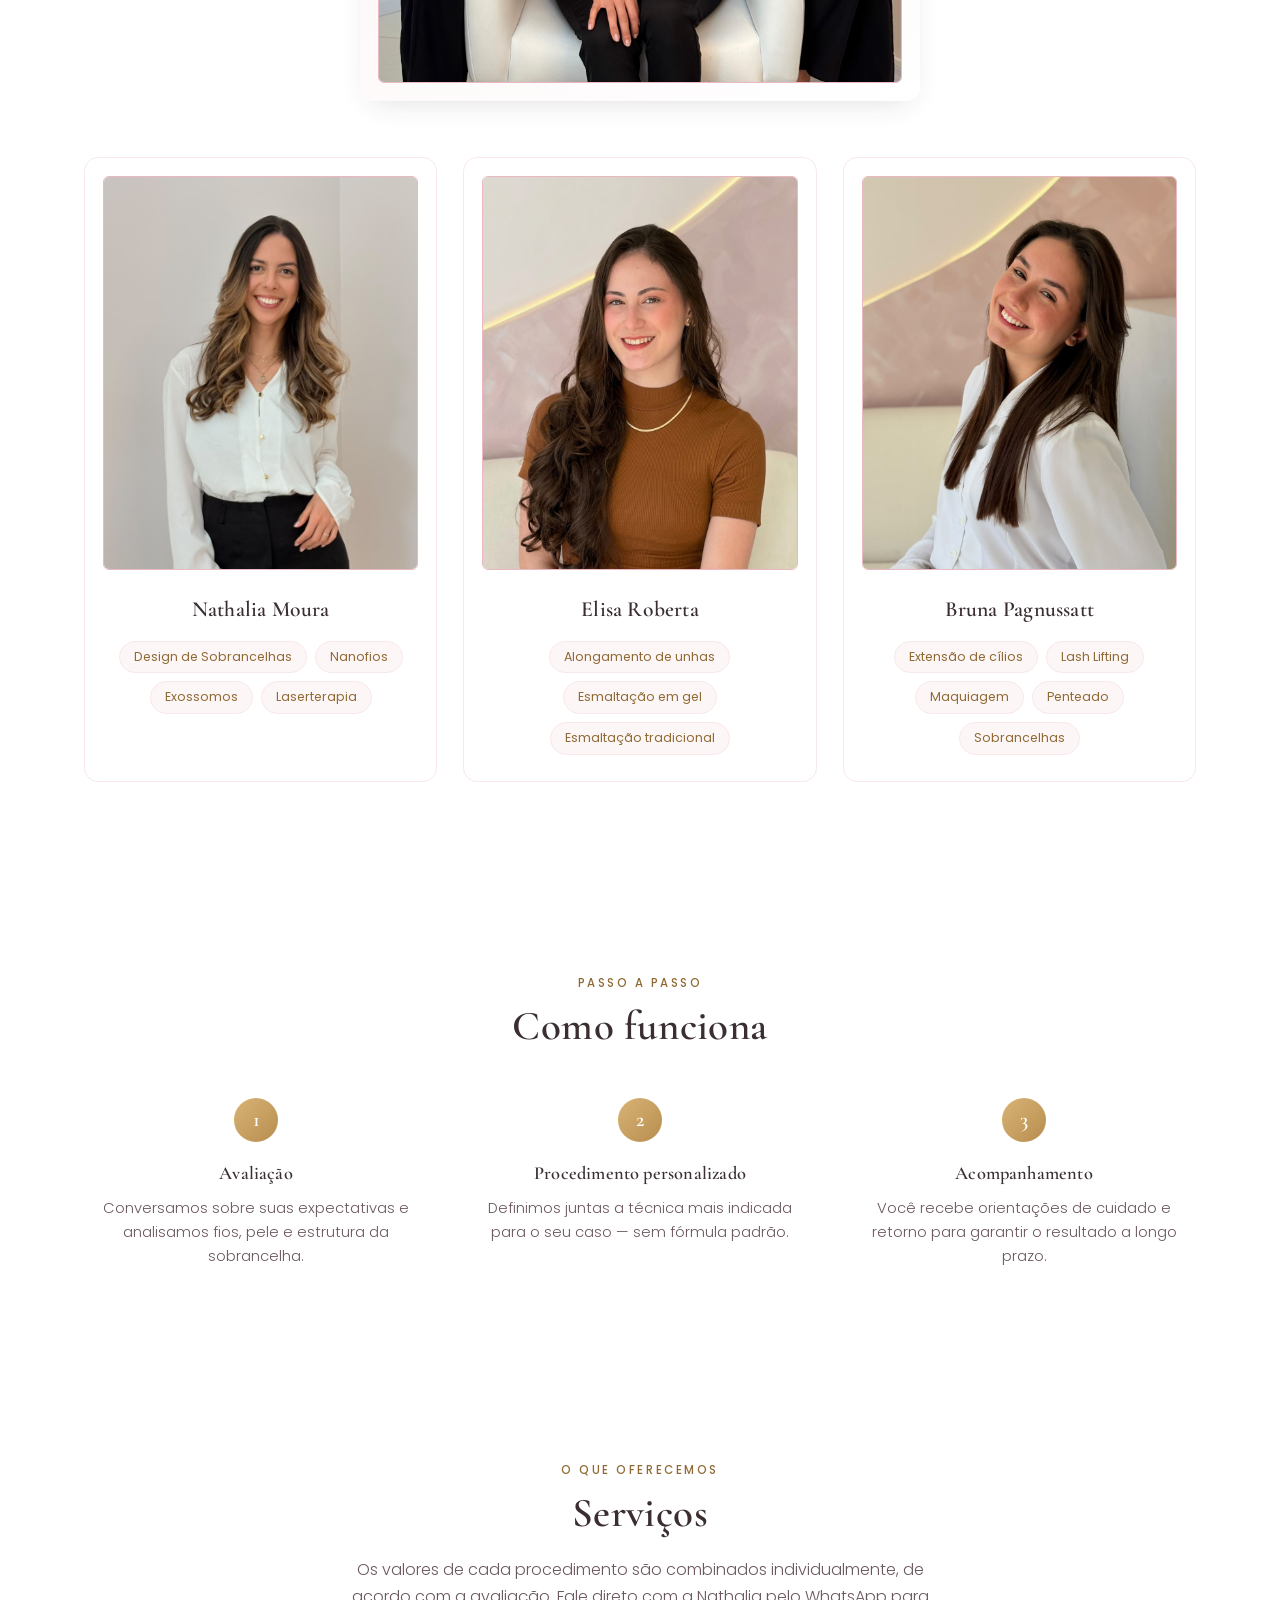
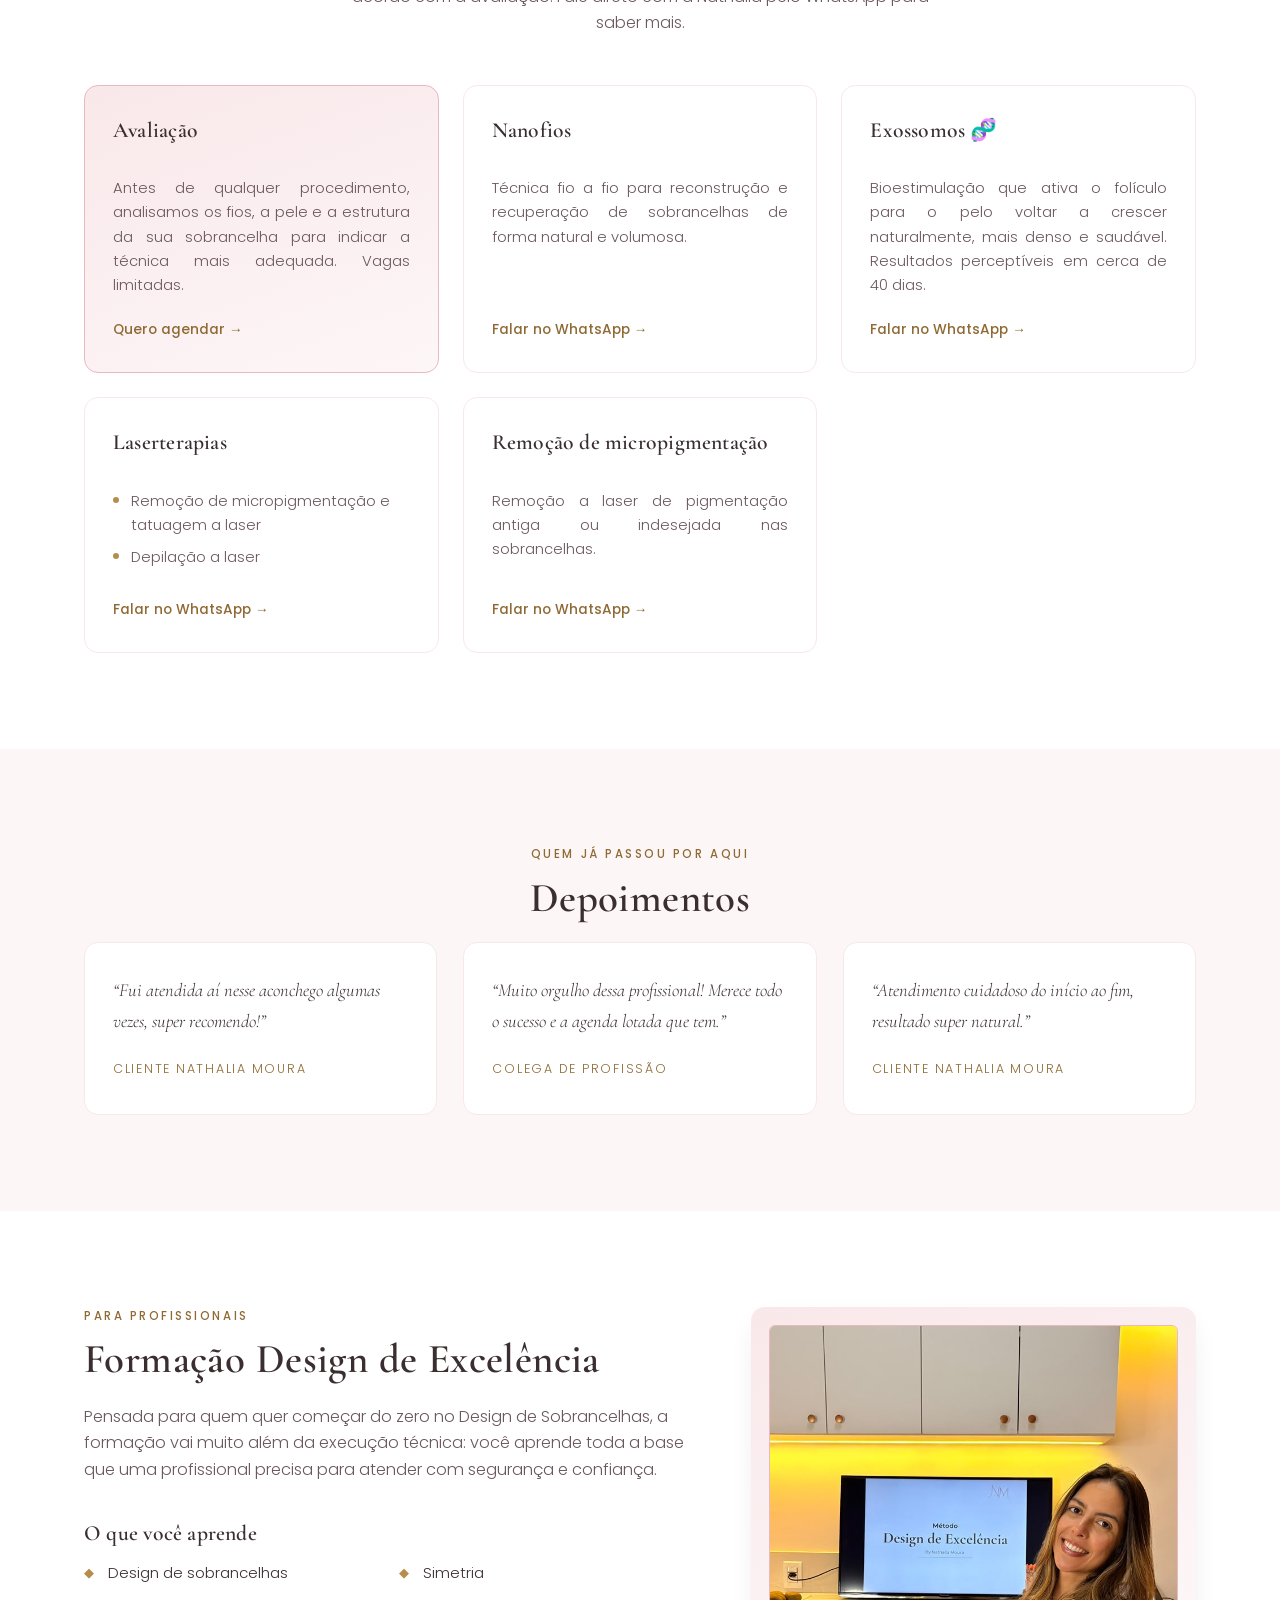
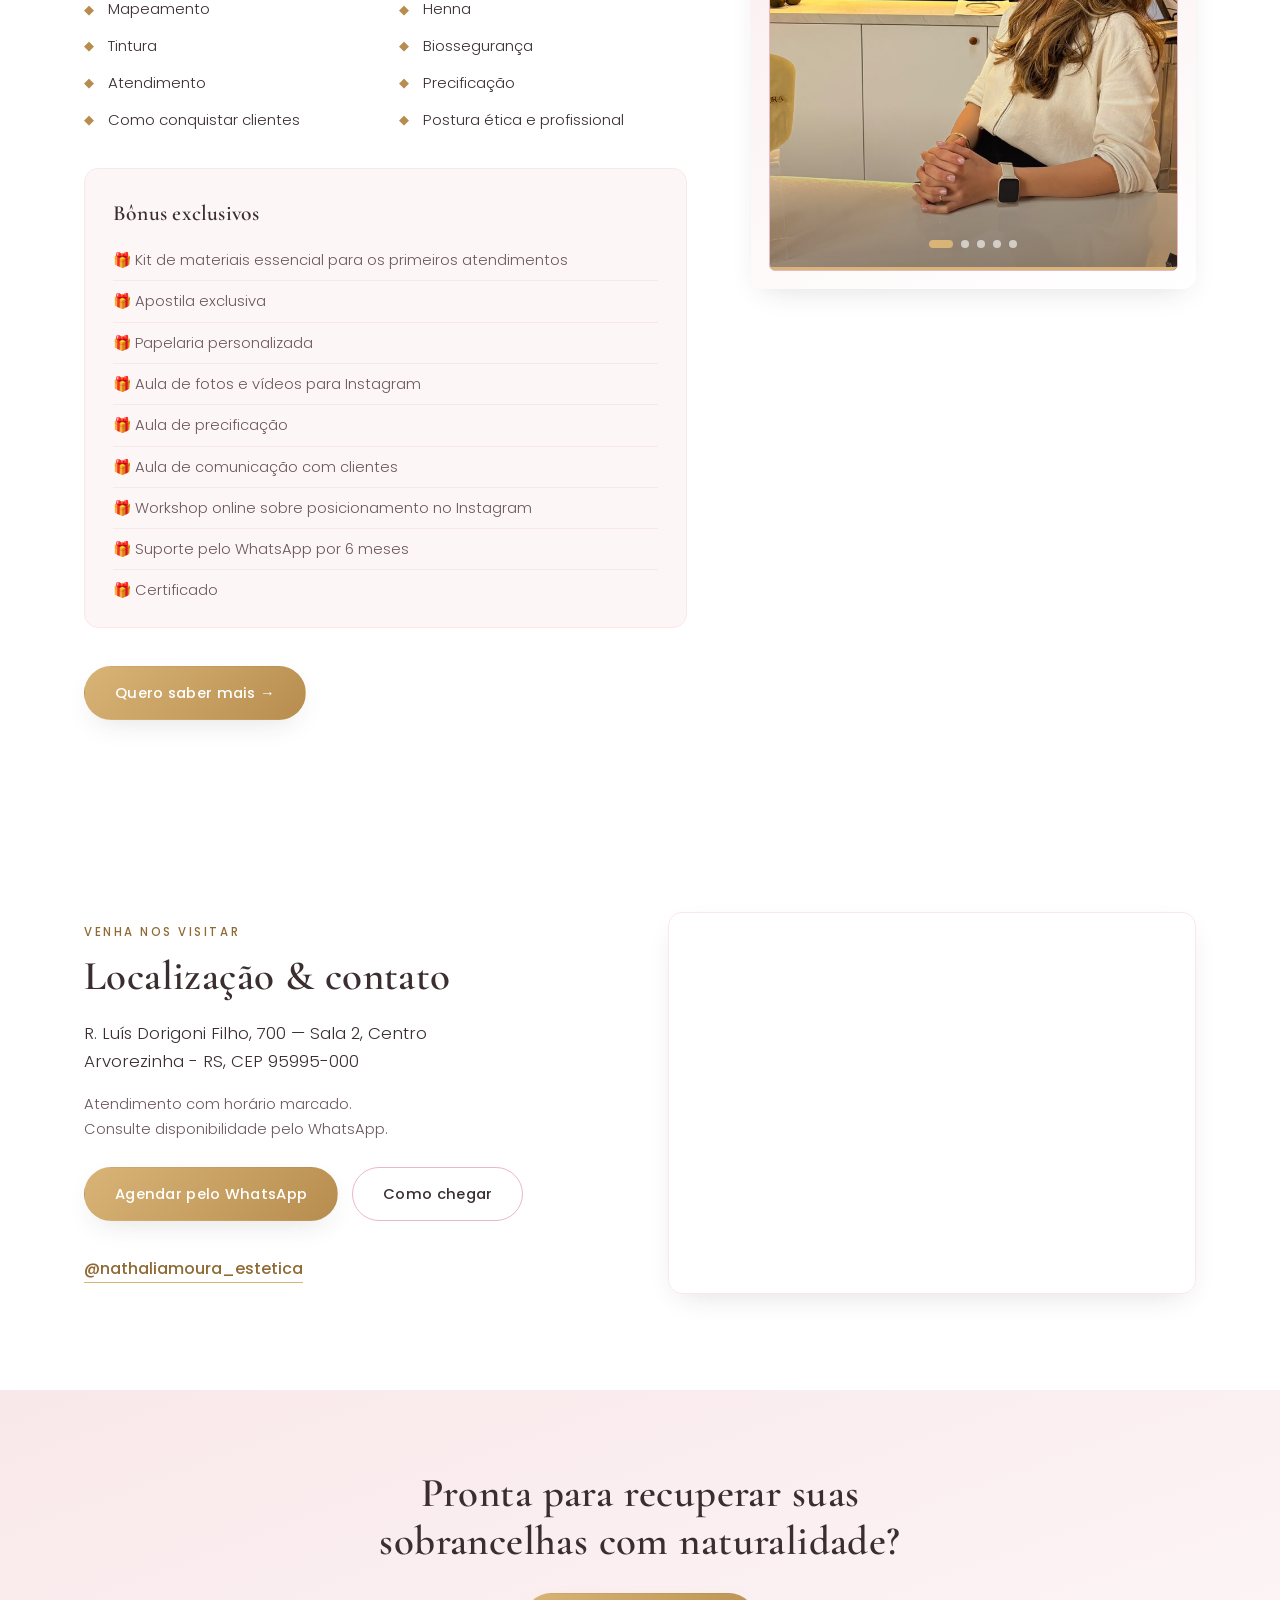
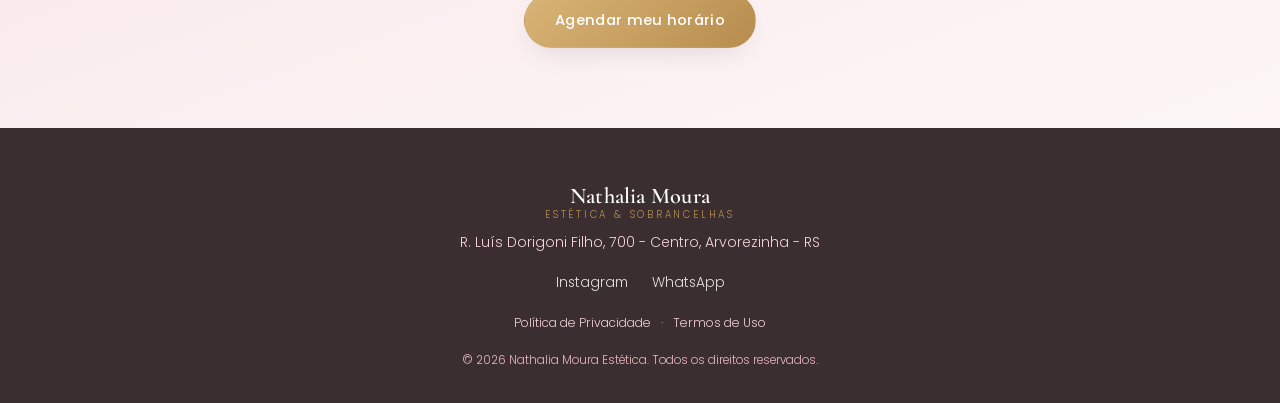
==== commit ee300472: "Refactor code structure for improved readability and maintainability" ====
--- a/index.html
+++ b/index.html
@@ -25,7 +25,7 @@
       href="https://fonts.googleapis.com/css2?family=Cormorant+Garamond:wght@400;500;600;700&family=Poppins:wght@300;400;500;600&display=swap"
       rel="stylesheet"
     />
-    <link rel="stylesheet" href="css/styles.css" />
+    <link rel="stylesheet" href="css/styles.css?v=2026-11-17" />
 
     <!-- Dados estruturados (Schema.org) para o Google entender que é um negócio local. -->
     <!-- TODO: ajustar telefone e horário quando definidos (ver checklist.md). -->
@@ -448,14 +448,31 @@
         <div class="container formacao-grid">
           <div class="formacao-photo reveal">
             <div class="ph-frame">
-              <!-- FOTO REAL AQUI: substituir images/formacao.jpg pela foto da Nathalia na formação -->
-              <div class="ph-block formacao-ph">
-                <img
-                  src="images/formacao.jpg"
-                  alt="Nathalia Moura ministrando a Formação Design de Excelência"
-                  class="formacao-img"
-                  onerror="this.hidden = true"
-                />
+              <!-- Carrossel: para adicionar fotos, inclua um novo <img class="formacao-slide"> em images/formacao/ -->
+              <div
+                class="ph-block formacao-ph formacao-carousel"
+                id="formacaoCarousel"
+                role="region"
+                aria-roledescription="carrossel"
+                aria-label="Fotos da Formação Design de Excelência"
+              >
+                <div class="formacao-slides">
+                  <img src="images/formacao/Imagem5.jpeg" alt="Nathalia Moura no espaço da Formação Design de Excelência" class="formacao-slide is-active" />
+                  <img src="images/formacao/Imagem1.jpeg" alt="Sala da formação preparada com kits para as alunas" class="formacao-slide" loading="lazy" />
+                  <img src="images/formacao/Imagem2.jpeg" alt="Nathalia ministrando a aula teórica da formação" class="formacao-slide" loading="lazy" />
+                  <img src="images/formacao/Imagem3.jpeg" alt="Nathalia apresentando os materiais do kit da aluna" class="formacao-slide" loading="lazy" />
+                  <img src="images/formacao/Imagem4.jpeg" alt="Kits de boas-vindas entregues às alunas da formação" class="formacao-slide" loading="lazy" />
+                </div>
+
+                <button type="button" class="formacao-nav formacao-prev" aria-label="Foto anterior">
+                  <svg viewBox="0 0 24 24" aria-hidden="true"><path d="M15 6l-6 6 6 6" /></svg>
+                </button>
+                <button type="button" class="formacao-nav formacao-next" aria-label="Próxima foto">
+                  <svg viewBox="0 0 24 24" aria-hidden="true"><path d="M9 6l6 6-6 6" /></svg>
+                </button>
+
+                <div class="formacao-dots" role="group" aria-label="Escolher foto"></div>
+                <div class="formacao-progress" aria-hidden="true"><span></span></div>
               </div>
             </div>
           </div>
@@ -612,6 +629,6 @@
       </button>
     </div>
 
-    <script src="js/main.js"></script>
+    <script src="js/main.js?v=2026-11-17"></script>
   </body>
 </html>
--- a/css/styles.css
+++ b/css/styles.css
@@ -502,6 +502,107 @@
   object-fit: cover;
   object-position: top center;
 }
+
+/* Carrossel da formação */
+.formacao-carousel { aspect-ratio: 3 / 4; background: var(--blush-100); }
+.formacao-slides { position: absolute; inset: 0; }
+.formacao-slide {
+  position: absolute;
+  inset: 0;
+  width: 100%;
+  height: 100%;
+  object-fit: cover;
+  object-position: center;
+  opacity: 0;
+  transform: scale(1.04);
+  transition: opacity .9s ease, transform 6s ease;
+}
+.formacao-slide.is-active { opacity: 1; transform: scale(1); }
+.formacao-carousel::after {
+  content: "";
+  position: absolute;
+  inset: auto 0 0 0;
+  height: 30%;
+  background: linear-gradient(to top, rgba(58,46,48,.45), transparent);
+  pointer-events: none;
+}
+.formacao-nav {
+  position: absolute;
+  top: 50%;
+  z-index: 2;
+  width: 42px;
+  height: 42px;
+  display: grid;
+  place-items: center;
+  border: none;
+  border-radius: 50%;
+  background: rgba(255,255,255,.85);
+  color: var(--ink);
+  box-shadow: 0 4px 14px rgba(58,46,48,.18);
+  cursor: pointer;
+  transform: translateY(-50%);
+  opacity: 0;
+  transition: opacity .3s ease, background .2s ease;
+}
+.formacao-nav svg { width: 20px; height: 20px; fill: none; stroke: currentColor; stroke-width: 2; stroke-linecap: round; stroke-linejoin: round; }
+.formacao-prev { left: 14px; }
+.formacao-next { right: 14px; }
+.formacao-carousel:hover .formacao-nav,
+.formacao-nav:focus-visible { opacity: 1; }
+.formacao-nav:hover { background: #fff; color: var(--gold-dark); }
+.formacao-nav:focus-visible { outline: 2px solid var(--gold); outline-offset: 2px; }
+@media (hover: none) { .formacao-nav { opacity: 1; } }
+
+.formacao-dots {
+  position: absolute;
+  left: 0;
+  right: 0;
+  bottom: 22px;
+  z-index: 2;
+  display: flex;
+  justify-content: center;
+  gap: 8px;
+}
+.formacao-dots button {
+  width: 8px;
+  height: 8px;
+  padding: 0;
+  border: none;
+  border-radius: 999px;
+  background: rgba(255,255,255,.6);
+  cursor: pointer;
+  transition: width .3s ease, background .3s ease;
+}
+.formacao-dots button[aria-current="true"] { width: 24px; background: var(--gold-light); }
+.formacao-dots button:focus-visible { outline: 2px solid #fff; outline-offset: 2px; }
+
+.formacao-progress {
+  position: absolute;
+  left: 0;
+  right: 0;
+  bottom: 0;
+  z-index: 2;
+  height: 3px;
+  background: rgba(255,255,255,.25);
+}
+.formacao-progress span {
+  display: block;
+  width: 100%;
+  height: 100%;
+  background: var(--gold-light);
+  transform: scaleX(0);
+  transform-origin: left;
+}
+.formacao-progress.is-running span { animation: formacaoProgress var(--slide-time, 5s) linear forwards; }
+.formacao-carousel.is-paused .formacao-progress span { animation-play-state: paused; }
+@keyframes formacaoProgress { to { transform: scaleX(1); } }
+
+@media (prefers-reduced-motion: reduce) {
+  .formacao-slide { transition: opacity .3s ease; transform: none; }
+  .formacao-slide.is-active { transform: none; }
+  .formacao-progress { display: none; }
+}
+
 .formacao-lead { font-size: 1.02rem; }
 .formacao-text h3 { font-size: 1.35rem; margin-top: 2rem; }
 .formacao-topics {
